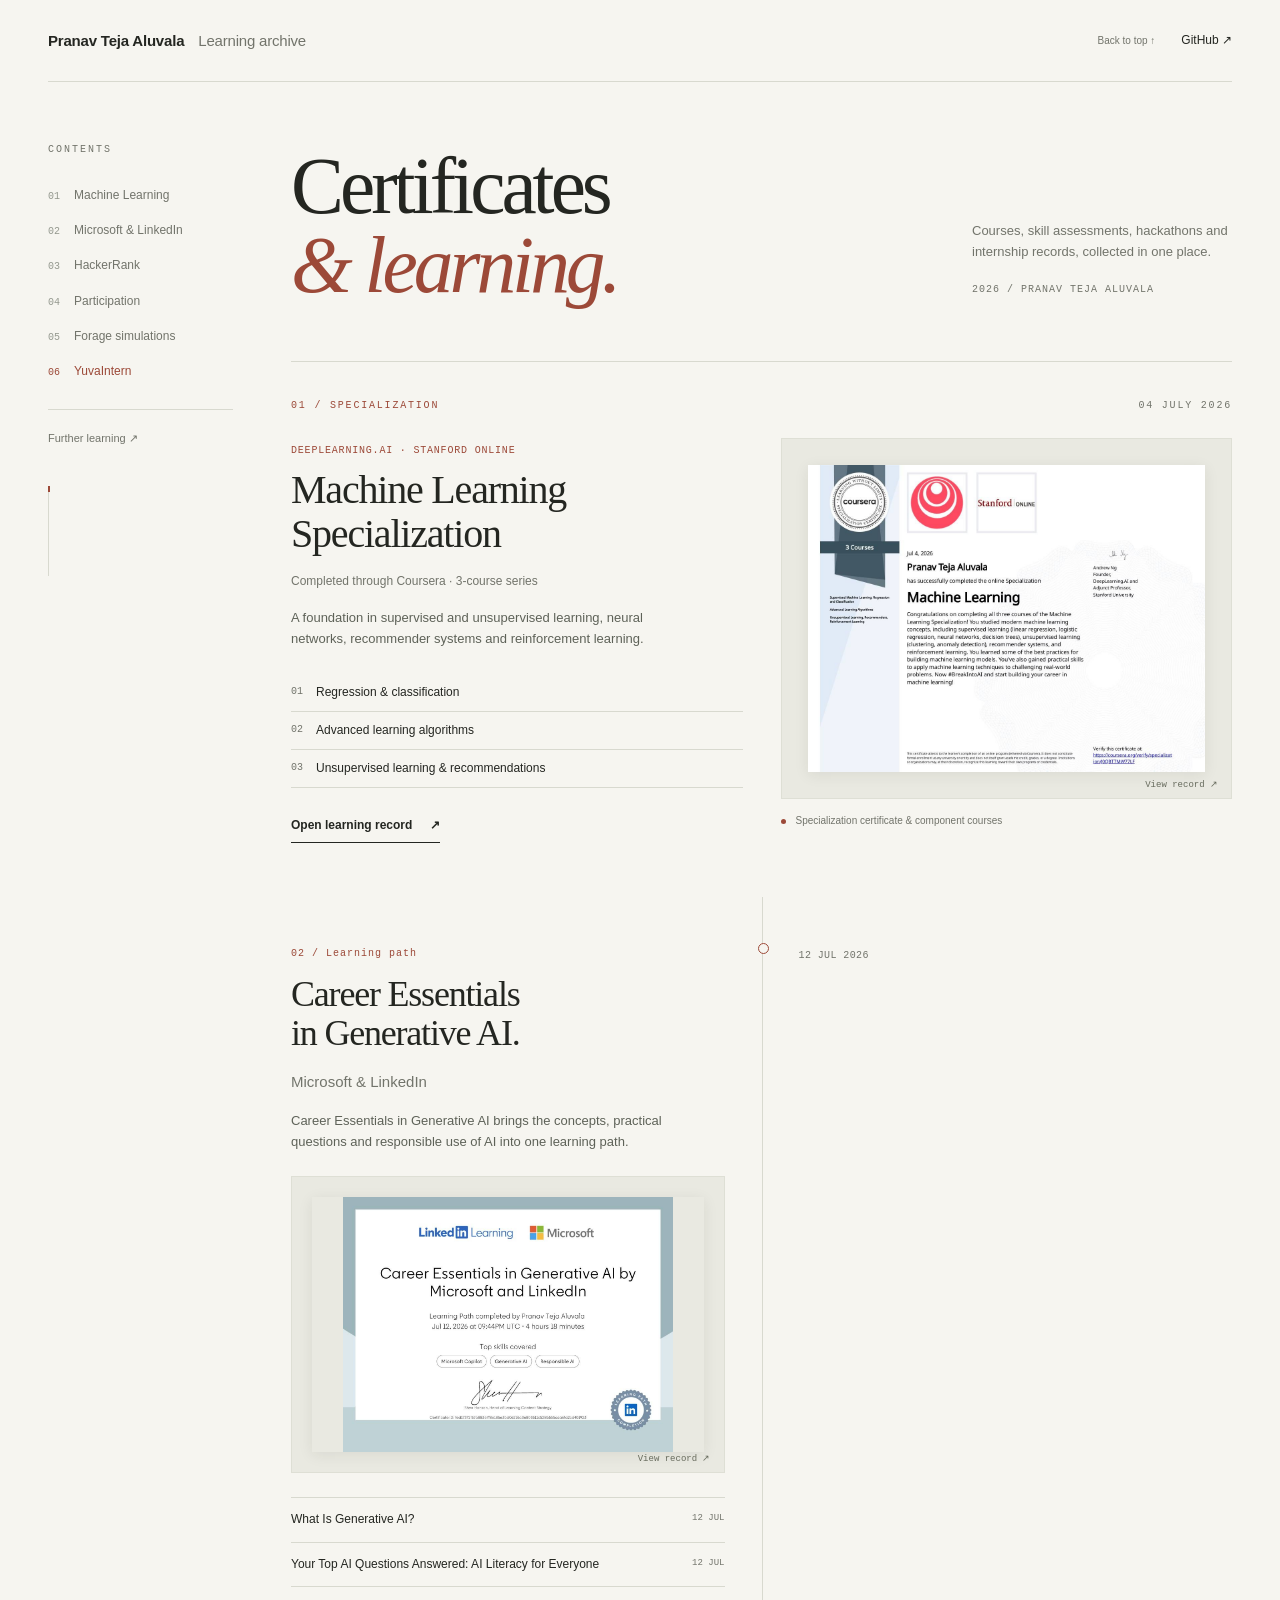
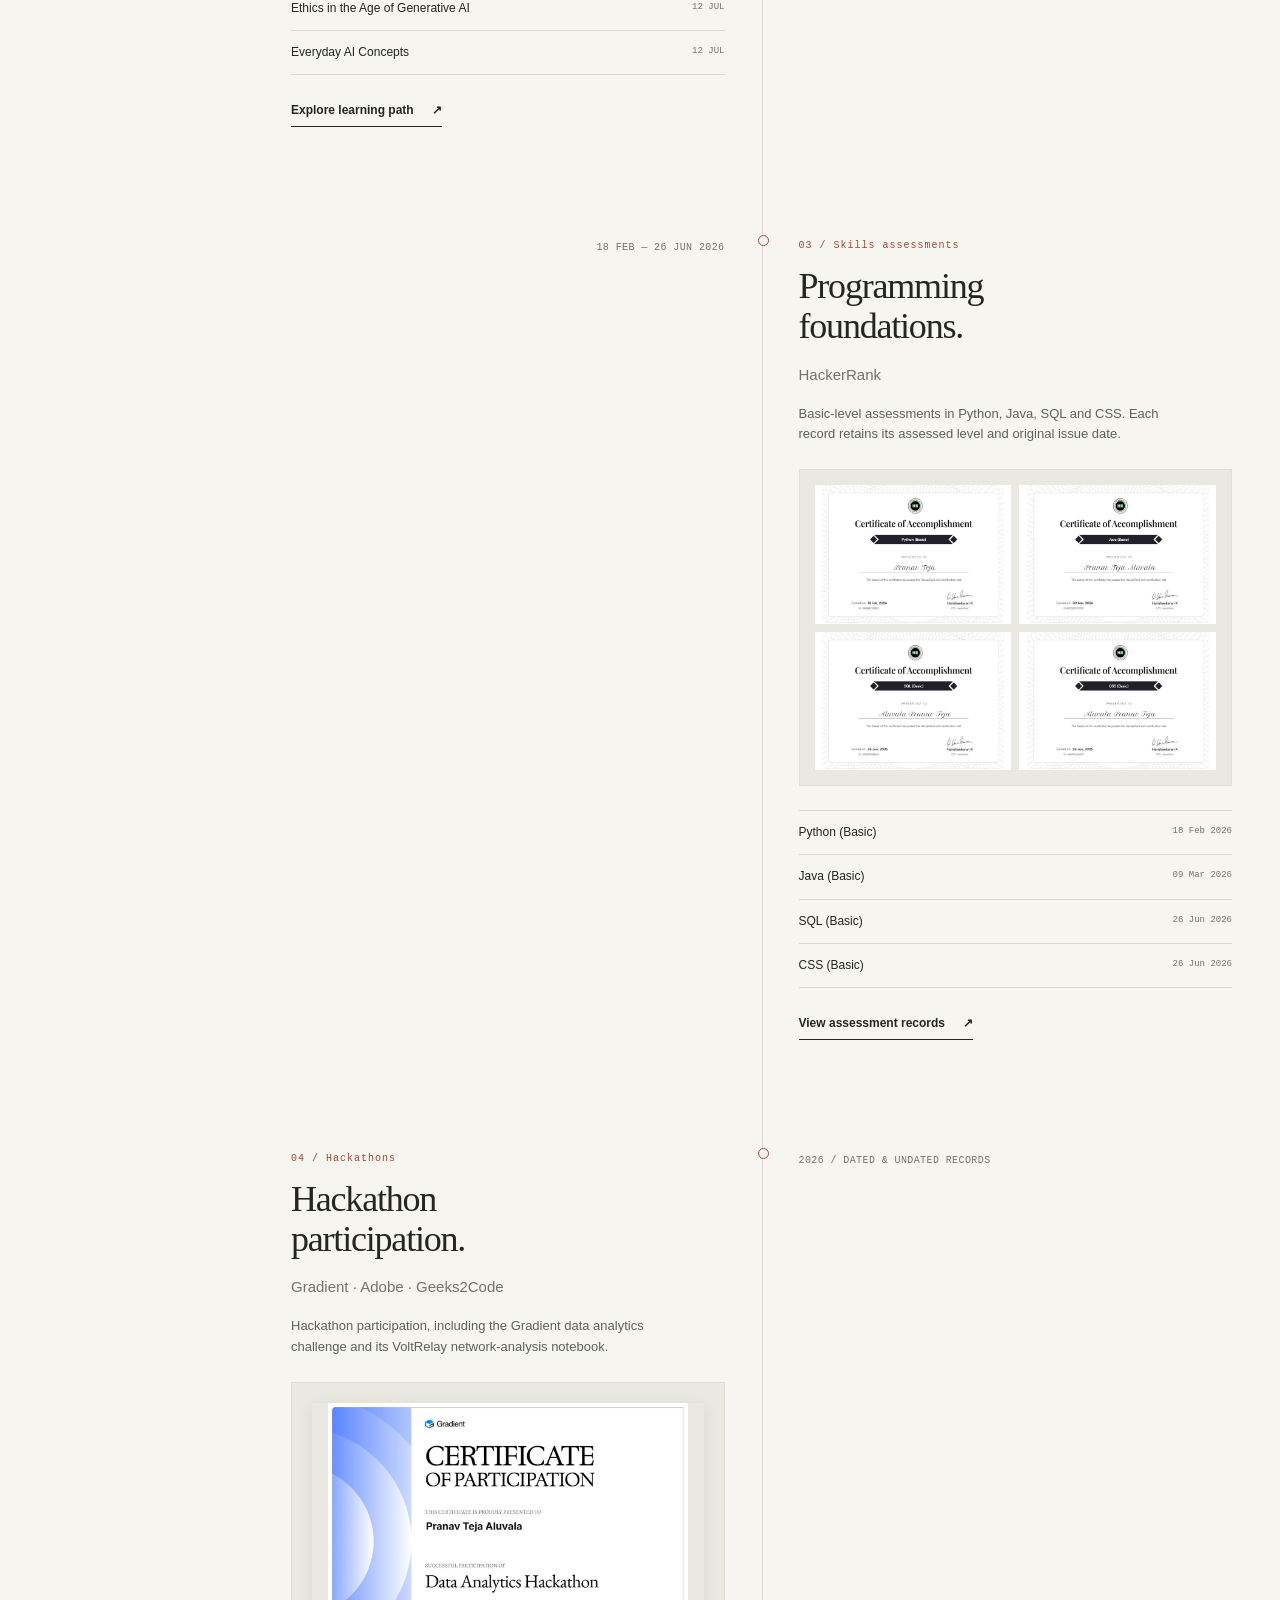
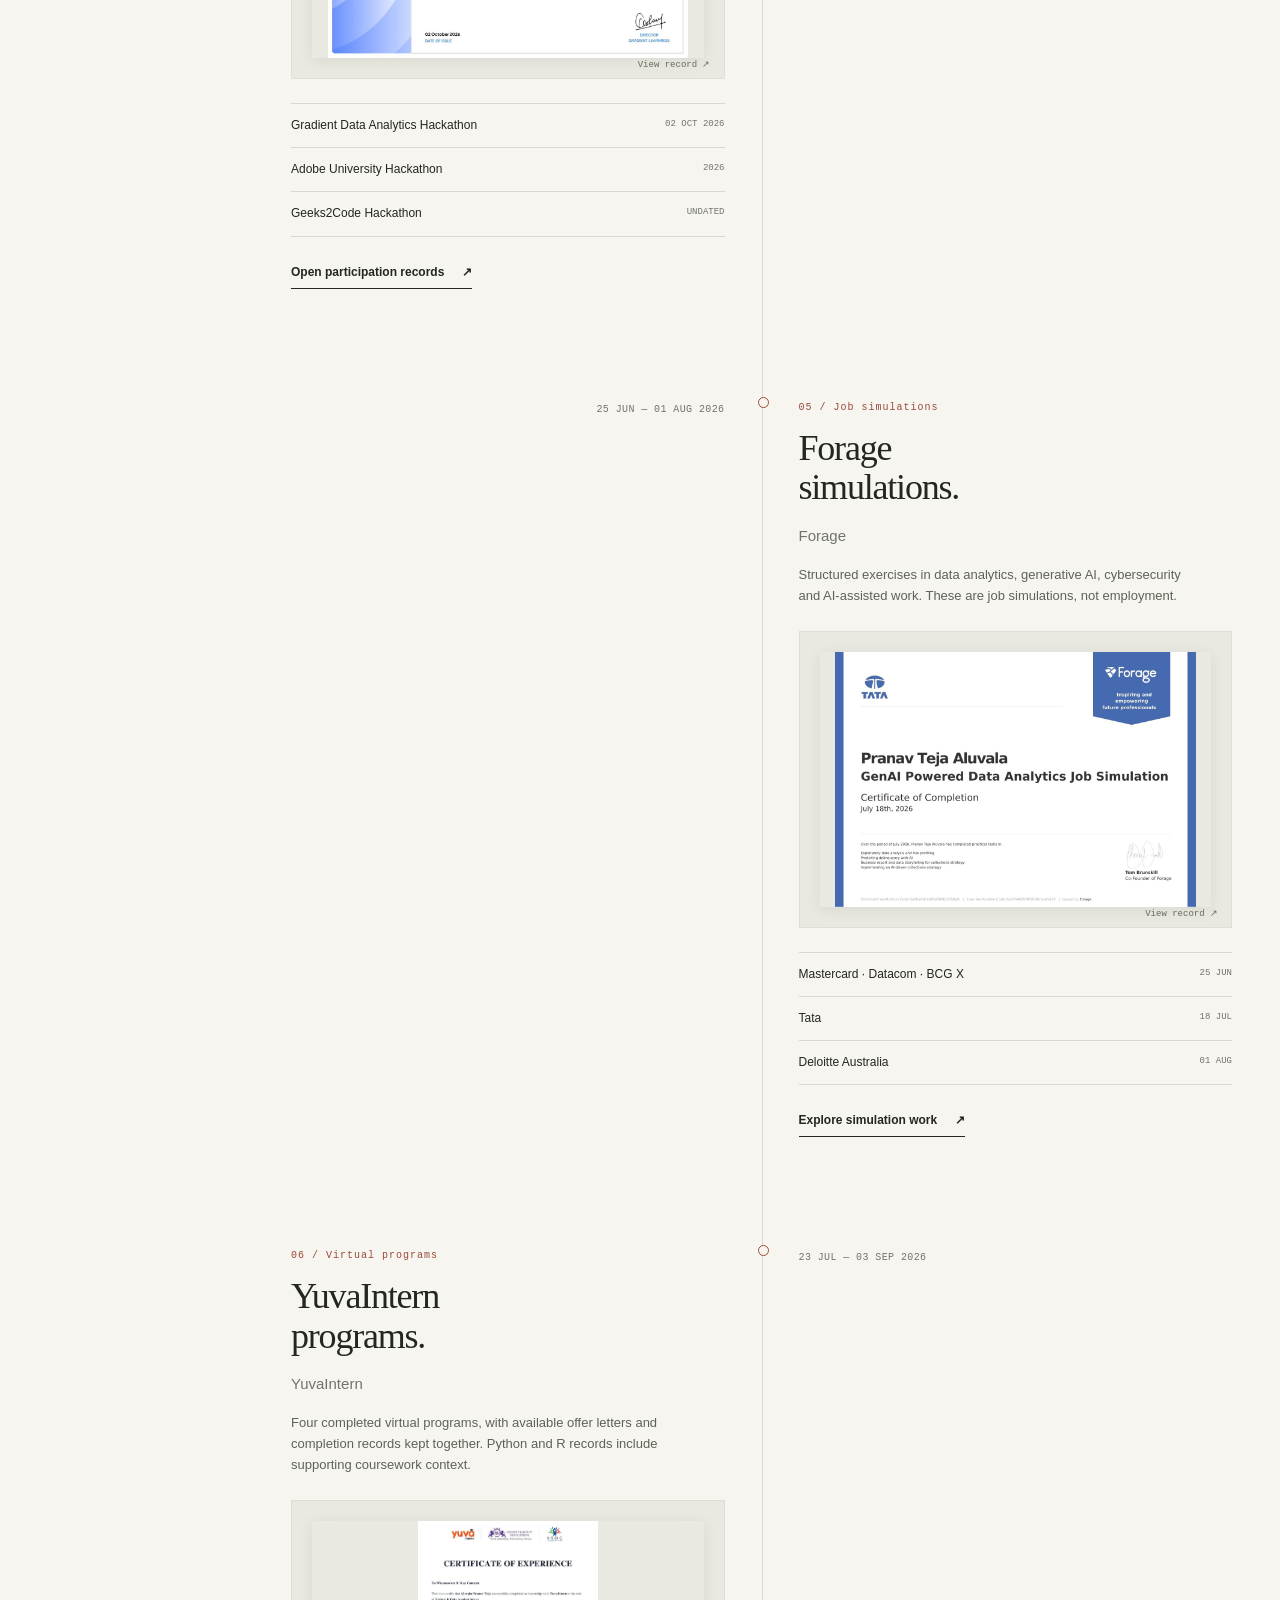
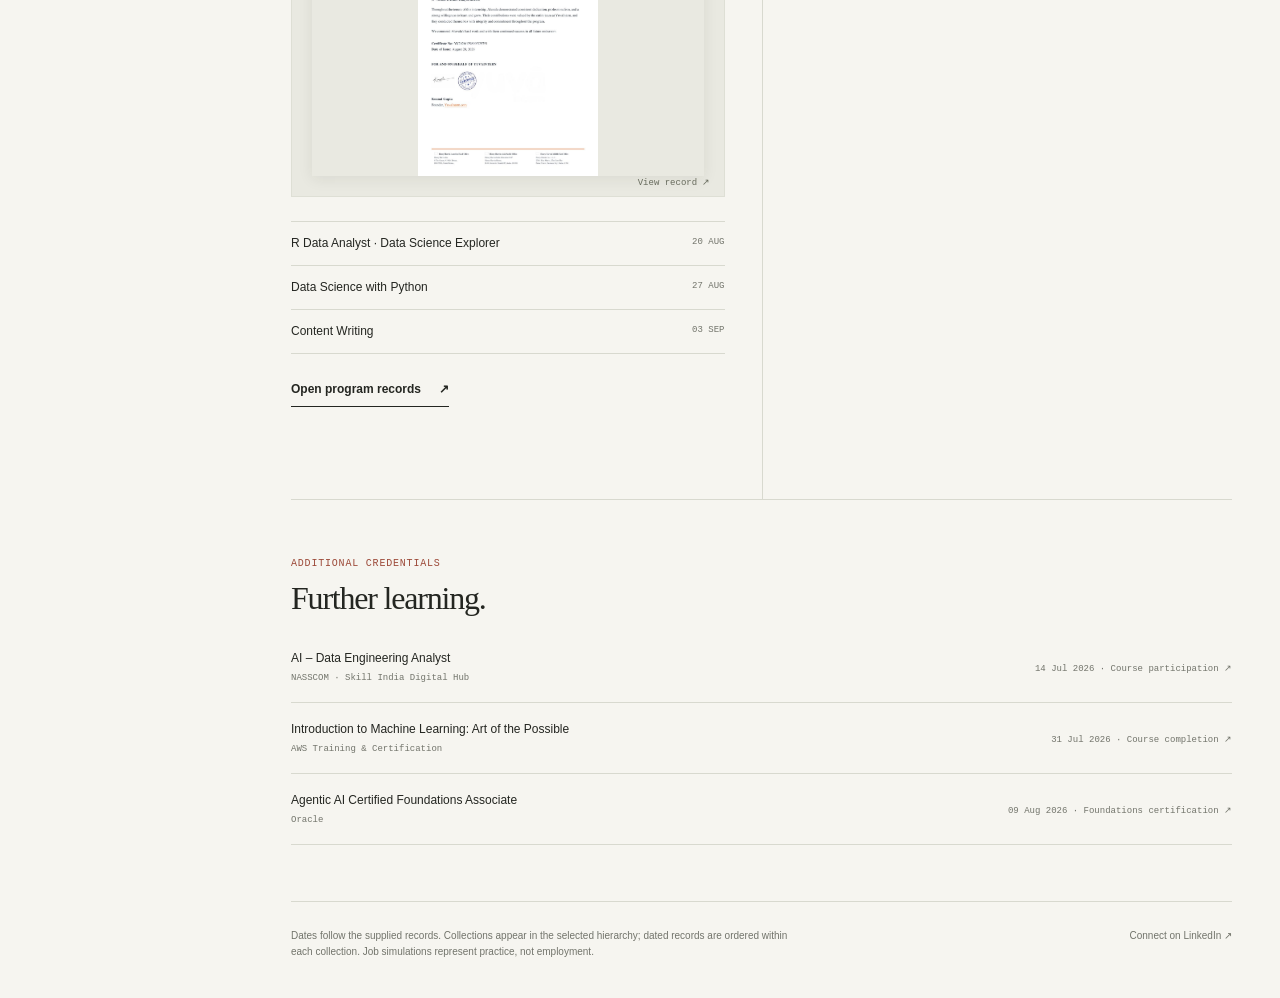
==== certs.html @ aaf00f21 "Updated --2026-10-24" ====
<!doctype html>
<html lang="en"><head><meta charset="utf-8"><meta name="viewport" content="width=device-width,initial-scale=1"><title>Certificates & learning — Pranav Teja Aluvala</title><meta name="description" content="An organized record of Pranav Teja Aluvala's courses, assessments, hackathons, simulations and virtual internship programs.">
<style>
:root{--paper:#f6f5f0;--ink:#242621;--muted:#72746b;--rule:#d8d9cf;--accent:#9c4938;--white:#fff;--serif:Georgia,'Times New Roman',serif;--sans:Arial,Helvetica,sans-serif;--mono:'Courier New',monospace;color-scheme:light}*{box-sizing:border-box}html{scroll-behavior:smooth;scroll-padding-top:130px}body{margin:0;background:var(--paper);color:var(--ink);font:15px/1.6 var(--sans);-webkit-font-smoothing:antialiased}button,a,input{touch-action:manipulation}button,input{font:inherit}button{cursor:pointer}a{color:inherit;text-decoration:none}a:hover{color:var(--accent)}button:focus-visible,a:focus-visible{outline:2px solid var(--accent);outline-offset:5px}button{color:inherit}button:disabled{opacity:.45;cursor:default}.skip{position:absolute;top:-80px;left:20px;background:var(--ink);color:white;padding:10px;z-index:100}.skip:focus{top:10px}.site-header{position:sticky;top:0;z-index:20;background:var(--paper);border-bottom:1px solid var(--rule);height:82px;display:flex;justify-content:space-between;align-items:center;margin:0 48px}.wordmark{font-weight:600;letter-spacing:-.2px}.wordmark span{color:var(--muted);font-weight:400;margin-left:14px}.top-links{display:flex;align-items:center;gap:26px;font-size:12px}.top-links svg{width:13px;height:13px;vertical-align:-2px;margin-left:5px}.top-links button{border:0;background:none;padding:0;color:var(--muted)}.layout{display:grid;grid-template-columns:185px minmax(0,1fr);gap:58px;max-width:1440px;margin:auto;padding:0 48px}.index{position:sticky;top:134px;align-self:start;padding:10px 0 0}.index-title{font:10px var(--mono);letter-spacing:2px;text-transform:uppercase;color:var(--muted);margin:0 0 23px}.index a{display:flex;gap:14px;padding:8px 0;color:var(--muted);font-size:12px;align-items:baseline}.index a span{font:10px var(--mono);color:#94988e}.index a[aria-current=true]{color:var(--accent)}.index a[aria-current=true] span{color:var(--accent)}.index .index-extra{margin-top:20px;border-top:1px solid var(--rule);padding-top:20px;font-size:11px}.index-progress{height:90px;width:1px;background:var(--rule);position:relative;margin-top:30px}.index-progress i{display:block;width:2px;height:100%;background:var(--accent);transform:scaleY(0);transform-origin:top}main{min-width:0}.hero{padding:65px 0 57px;border-bottom:1px solid var(--rule);display:flex;justify-content:space-between;align-items:flex-end;gap:40px}.hero h1{font:normal clamp(54px,6.2vw,91px)/.99 var(--serif);letter-spacing:-4px;margin:0}.hero h1 em{font-weight:normal;color:var(--accent)}.hero-copy{max-width:260px;padding-bottom:5px;color:var(--muted);font-size:13px}.hero-copy p{margin:0 0 16px}.year{font:10px var(--mono);letter-spacing:1px}.collection-heading{display:flex;justify-content:space-between;align-items:center;margin:38px 0 24px;font:10px var(--mono);text-transform:uppercase;letter-spacing:1.8px;color:var(--muted)}.collection-heading .number{color:var(--accent)}.feature{padding:0 0 54px;scroll-margin-top:110px}.feature-grid{display:grid;grid-template-columns:1fr 1fr;gap:38px;align-items:center}.date{font:10px var(--mono);letter-spacing:.8px;text-transform:uppercase;color:var(--accent)}h2{font:normal 40px/1.1 var(--serif);letter-spacing:-1.2px;margin:12px 0 16px}.feature .issuer{font-size:12px;line-height:1.6;max-width:300px}.issuer{color:var(--muted);margin:0 0 17px}.summary{font-size:13px;max-width:390px;color:#5e6258}.learning-list{font-size:12px;list-style:none;padding:0;margin:24px 0}.learning-list li{padding:9px 0;border-bottom:1px solid var(--rule);display:flex;gap:13px}.learning-list li span{font:10px var(--mono);color:var(--muted);margin-top:3px}.text-link{display:inline-flex;gap:18px;align-items:center;font-size:12px;border:0;background:none;border-bottom:1px solid var(--ink);padding:0 0 6px;font-weight:600}.text-link:hover{color:var(--accent);border-color:var(--accent)}.text-link svg{width:15px;height:15px}.preview{position:relative;background:#e9e9e1;padding:26px;border:1px solid #dedfd5;width:100%;display:block}.preview img{display:block;width:100%;height:auto;max-height:330px;object-fit:contain;box-shadow:0 3px 14px #25291c14}.preview:after{content:'View record ↗';position:absolute;right:13px;bottom:8px;font:9px var(--mono);color:#676b5d}.feature-note{display:flex;gap:10px;align-items:center;margin-top:14px;color:var(--muted);font-size:10px}.feature-note i{width:5px;height:5px;background:var(--accent);border-radius:50%}.timeline{position:relative;padding-bottom:30px}.timeline:before{content:'';position:absolute;left:50%;top:0;bottom:0;width:1px;background:var(--rule)}.entry{position:relative;display:grid;grid-template-columns:1fr 1fr;column-gap:74px;padding:42px 0 62px;scroll-margin-top:102px}.entry:before{content:'';position:absolute;left:calc(50% - 4px);top:46px;width:9px;height:9px;background:var(--paper);border:1px solid var(--accent);border-radius:50%;z-index:1}.entry .entry-body{grid-column:1;grid-row:1}.entry:nth-child(even) .entry-body{grid-column:2}.entry .entry-date{grid-column:2;grid-row:1;font:10px var(--mono);color:var(--muted);padding-top:1px;letter-spacing:.4px}.entry:nth-child(even) .entry-date{grid-column:1;text-align:right}.entry-number{font:10px var(--mono);color:var(--accent);letter-spacing:1px}.entry h2{font-size:36px;margin-top:12px}.entry .summary{margin-bottom:20px}.entry .preview{padding:20px;margin:24px 0}.entry .preview img{max-height:255px}.mini-list{border-top:1px solid var(--rule);margin:22px 0}.mini-row{display:flex;justify-content:space-between;gap:18px;padding:12px 0;border-bottom:1px solid var(--rule);font-size:12px}.mini-row small{font:9px var(--mono);color:var(--muted);white-space:nowrap;margin-top:3px}.mini-row span{display:block}.mini-row button{background:none;border:0;padding:0;text-align:left;line-height:1.5}.stack-preview{display:grid;grid-template-columns:1fr 1fr;gap:8px;background:#e9e9e1;padding:15px;border:1px solid #dedfd5;margin:24px 0}.stack-preview img{width:100%;aspect-ratio:1.42;object-fit:contain;background:white;display:block}.stack-preview button{padding:0;border:0;background:white}.subtle{font-size:10px;color:var(--muted)}.additional{padding:48px 0 56px;border-top:1px solid var(--rule)}.additional h2{font-size:32px}.additional .mini-row{align-items:center;padding:17px 0}.additional .mini-row small{white-space:normal}.footer{border-top:1px solid var(--rule);padding:26px 0 38px;display:flex;justify-content:space-between;gap:30px;font-size:10px;color:var(--muted)}.footer p{margin:0;max-width:520px}.footer a{white-space:nowrap}.backtop{background:none;border:0;font-size:10px;padding:0}.mobile-index{display:none}.sr{position:absolute;width:1px;height:1px;overflow:hidden;clip:rect(0,0,0,0)}dialog{border:0;padding:0;background:var(--paper);color:var(--ink);width:min(1180px,calc(100vw - 64px));max-height:calc(100dvh - 64px);box-shadow:0 20px 120px #0003}dialog::backdrop{background:#1a1e1acc;backdrop-filter:blur(4px)}.dialog-bar{display:flex;justify-content:space-between;align-items:center;padding:20px 28px;border-bottom:1px solid var(--rule);position:sticky;top:0;background:var(--paper);z-index:2}.dialog-context{font:10px var(--mono);letter-spacing:1.3px;text-transform:uppercase;color:var(--muted)}.close{border:1px solid var(--rule);background:none;font-size:11px;padding:7px 14px}.detail{padding:34px 38px 38px}.detail h2{font-size:42px;max-width:750px;margin:9px 0 12px}.record-header{display:flex;justify-content:space-between;gap:20px;align-items:flex-end;margin-bottom:28px}.record-header p{margin:0;font-size:12px;color:var(--muted)}.provider-word{font-size:25px;font-weight:700;color:#0056d2;letter-spacing:-1px}.preview-label{font:9px var(--mono);color:var(--muted);margin:5px 0 15px}.course-layout{display:grid;grid-template-columns:1fr 260px;gap:24px}.document-frame{border:0;cursor:zoom-in;background:#e8e9e2;padding:24px;min-width:0}.document-frame img{width:100%;display:block;max-height:440px;object-fit:contain}.course-sidebar{background:#efefe9;padding:22px}.course-sidebar h3{font-size:12px;margin:0 0 16px}.course-item{display:flex;gap:12px;padding:14px 0;border-bottom:1px solid var(--rule);font-size:11px;line-height:1.5}.course-item:last-child{border:0}.course-item .check{flex-shrink:0;color:#397454;font-size:13px}.course-item button{border:0;background:none;text-align:left;font-size:11px;line-height:1.5;padding:0}.course-item small{display:block;color:var(--muted);font-size:9px;margin-top:4px}.verification{border-top:1px solid var(--rule);margin-top:27px;padding-top:20px;display:flex;justify-content:space-between;gap:20px;align-items:center}.verification strong{font-size:11px;display:block}.verification small{font-size:10px;color:var(--muted)}.verification a{background:#0056d2;color:white;font-size:11px;padding:11px 20px}.verification .unlinked{font-size:11px;color:var(--muted)}.record-list{display:grid;gap:0}.record-item{display:grid;grid-template-columns:220px 1fr;gap:30px;border-top:1px solid var(--rule);padding:26px 0}.record-item>button{border:0;background:#e9e9e1;padding:13px;height:fit-content}.record-item img{width:100%;height:150px;object-fit:contain;background:white;display:block}.record-item h3{font:normal 27px/1.15 var(--serif);letter-spacing:-.4px;margin:7px 0 8px}.record-item .meta{font:9px var(--mono);text-transform:uppercase;color:var(--muted)}.record-item p{font-size:12px;color:var(--muted);margin:7px 0}.record-item ul,.program ul{font-size:12px;color:#5f645b;padding-left:17px;line-height:1.8}.record-item .text-link{font-size:10px;margin-top:8px}.program{border-top:1px solid var(--rule);padding:26px 0}.program h3{font:normal 29px var(--serif);margin:0 0 8px}.program .meta{font:10px var(--mono);color:var(--muted)}.doc-flow{display:flex;gap:14px;align-items:stretch;margin-top:22px}.doc-button{flex:1;min-width:0;border:1px solid var(--rule);background:#fff;padding:14px;text-align:left;font-size:11px}.doc-button img{width:100%;height:145px;object-fit:contain;display:block;margin-bottom:10px}.doc-button small{display:block;color:var(--muted);font:9px var(--mono);margin-top:6px}.flow-arrow{align-self:center;color:var(--accent)}.doc-count{display:block;font:9px var(--mono);color:var(--accent);margin-bottom:8px}.image-dialog{width:min(1100px,calc(100vw - 48px));background:#ebece5}.image-dialog .image-viewport{padding:24px;overflow:auto;max-height:calc(90dvh - 100px)}.image-dialog img{display:block;width:100%;height:auto}.image-dialog.zoomed img{width:160%;max-width:none}.image-actions{display:flex;gap:8px}.image-actions button,.image-actions a{border:1px solid var(--rule);padding:6px 10px;background:none;font-size:10px}.image-dialog .dialog-bar{padding:14px 20px}.image-dialog .dialog-context{max-width:60%;font-size:9px}body:has(dialog[open]){overflow:hidden}.no-js{font-size:13px;padding:20px 0}
@media(min-width:1600px){.layout{gap:80px}.hero h1{font-size:104px}.feature-grid{gap:60px}}
@media(max-width:1100px){.layout{grid-template-columns:145px minmax(0,1fr);gap:30px;padding:0 30px}.site-header{margin:0 30px}.hero{gap:22px}.hero h1{font-size:65px;letter-spacing:-2px}.hero-copy{max-width:205px;font-size:12px}.feature-grid{gap:24px}h2{font-size:33px}.entry{column-gap:46px}.entry h2{font-size:31px}.preview{padding:18px}.course-layout{grid-template-columns:1fr 220px}}
@media(max-width:760px){html{scroll-padding-top:145px}.site-header{height:68px;margin:0 20px}.wordmark{font-size:12px}.wordmark span{display:none}.top-links{gap:14px;font-size:10px}.layout{display:block;padding:0 22px}.index{display:none}.mobile-index{position:sticky;top:68px;z-index:15;background:var(--paper);display:flex;overflow-x:auto;gap:23px;padding:13px 22px;border-bottom:1px solid var(--rule);scrollbar-width:none}.mobile-index a{font-size:10px;white-space:nowrap;color:var(--muted)}.mobile-index a[aria-current=true]{color:var(--accent)}.hero{padding:40px 0 32px;display:block}.hero h1{font-size:64px;letter-spacing:-2.8px}.hero-copy{max-width:280px;margin-top:23px}.hero-copy p{margin-bottom:11px}.feature-grid{grid-template-columns:1fr;gap:24px}.collection-heading{margin-top:28px;font-size:9px;letter-spacing:1.2px}.feature{padding-bottom:36px}.feature h2{max-width:300px;font-size:38px}.feature .preview{padding:22px}.feature .preview img{max-height:300px}.feature .learning-list{margin:20px 0}.timeline:before{left:5px}.entry{display:block;padding:24px 0 36px 29px;scroll-margin-top:134px}.entry:before{left:1px;top:30px}.entry .entry-date,.entry:nth-child(even) .entry-date{text-align:left;margin-bottom:14px;font-size:9px}.entry h2{font-size:37px;margin:10px 0 12px}.entry .preview{margin:22px 0}.entry .preview img{max-height:290px}.entry .summary{font-size:12px}.mini-row{font-size:11px;gap:10px}.mini-row small{font-size:8px}.additional{padding:32px 0}.additional .mini-row{display:block}.additional .mini-row small{display:block;margin-top:8px}.footer{display:block;padding-bottom:28px}.footer a{display:inline-block;margin-top:15px}dialog{width:calc(100vw - 18px);max-height:calc(100dvh - 20px)}.dialog-bar{padding:13px 17px}.dialog-context{font-size:9px;letter-spacing:.6px}.detail{padding:23px 20px}.detail h2{font-size:34px;letter-spacing:-1px}.record-header{display:block;margin-bottom:20px}.provider-word{margin-bottom:15px}.course-layout{display:block}.document-frame{padding:13px}.course-sidebar{margin-top:16px;padding:18px}.course-item{font-size:11px}.verification{display:block}.verification a{display:inline-block;margin-top:15px}.record-item{grid-template-columns:1fr;gap:16px}.record-item>button{max-width:100%;padding:16px}.record-item img{height:210px}.record-item h3{font-size:28px}.doc-flow{gap:10px}.doc-button{padding:10px;font-size:10px}.doc-button img{height:110px}.image-dialog{width:calc(100vw - 16px)}.image-dialog .dialog-context{max-width:48%}.image-actions{gap:4px}.image-actions button,.image-actions a{padding:6px;font-size:9px}.image-dialog .image-viewport{padding:10px;max-height:80dvh}}
@media(prefers-reduced-motion:reduce){html{scroll-behavior:auto}*,*::before,*::after{animation:none!important;transition:none!important}}
@media print{.index,.mobile-index,.top-links,dialog{display:none!important}.site-header{position:static}.layout{display:block}.entry{break-inside:avoid}.hero{padding-top:20px}.preview{background:white}}
</style></head><body>
<a class="skip" href="#main">Skip to learning records</a>
<header class="site-header"><a class="wordmark" href="https://github.com/Pranav-Teja-Aluvala">Pranav Teja Aluvala<span>Learning archive</span></a><div class="top-links"><button type="button" class="backtop">Back to top ↑</button><a href="https://github.com/Pranav-Teja-Aluvala" target="_blank" rel="noopener noreferrer">GitHub ↗</a></div></header>
<nav class="mobile-index" aria-label="Collections"></nav>
<div class="layout"><aside class="index"><p class="index-title">Contents</p><nav aria-label="Learning index"></nav><a class="index-extra" href="#additional">Further learning ↗</a><div class="index-progress" aria-hidden="true"><i></i></div></aside>
<main id="main"><section class="hero"><h1>Certificates<br><em>& learning.</em></h1><div class="hero-copy"><p>Courses, skill assessments, hackathons and internship records, collected in one place.</p><span class="year">2026 / PRANAV TEJA ALUVALA</span></div></section>
<section class="feature" id="machine-learning" aria-labelledby="ml-title"><div class="collection-heading"><span class="number">01 / Specialization</span><span>04 July 2026</span></div><div class="feature-grid"><div><p class="date">DeepLearning.AI · Stanford Online</p><h2 id="ml-title">Machine Learning<br>Specialization</h2><p class="issuer">Completed through Coursera · 3-course series</p><p class="summary">A foundation in supervised and unsupervised learning, neural networks, recommender systems and reinforcement learning.</p><ol class="learning-list"><li><span>01</span>Regression & classification</li><li><span>02</span>Advanced learning algorithms</li><li><span>03</span>Unsupervised learning & recommendations</li></ol><button class="text-link" type="button" data-open="ml">Open learning record <span aria-hidden="true">↗</span></button></div><div><button class="preview" type="button" data-open="ml" aria-label="Open Machine Learning Specialization"><img src="assets/certificates/machine-learning-specialization.jpg" alt="Machine Learning Specialization certificate issued to Pranav Teja Aluvala" fetchpriority="high"></button><p class="feature-note"><i></i>Specialization certificate & component courses</p></div></div></section>
<div class="timeline" id="timeline"></div>
<section class="additional" id="additional"><p class="date">Additional credentials</p><h2>Further learning.</h2><div id="additional-records"></div></section>
<footer class="footer"><p>Dates follow the supplied records. Collections appear in the selected hierarchy; dated records are ordered within each collection. Job simulations represent practice, not employment.</p><a href="https://www.linkedin.com/in/aluvala-pranav-teja" target="_blank" rel="noopener noreferrer">Connect on LinkedIn ↗</a></footer>
<noscript><p class="no-js">For the complete static collection, <a href="https://github.com/Pranav-Teja-Aluvala/Pranav-Teja-Aluvala/blob/main/certs.md">view the GitHub archive</a>. Interactive learning records require JavaScript.</p></noscript></main></div>
<dialog id="record-dialog" aria-labelledby="record-title"><div class="dialog-bar"><span class="dialog-context" id="record-context"></span><button class="close" type="button" data-close="record-dialog">Close ×</button></div><div class="detail" id="record-content"></div></dialog>
<dialog id="image-dialog" class="image-dialog" aria-labelledby="image-title"><div class="dialog-bar"><span id="image-title" class="dialog-context"></span><div class="image-actions"><button type="button" id="zoom-image" aria-pressed="false">Zoom</button><a id="original-image" target="_blank" rel="noopener noreferrer">Original ↗</a><button type="button" data-close="image-dialog">Close ×</button></div></div><div class="image-viewport"><img id="full-image" alt=""></div></dialog>
<script src="assets/vendor/gsap.min.js"></script><script src="assets/vendor/ScrollTrigger.min.js"></script>
<script>
const records={
  "ml": {
    "title": "Machine Learning Specialization",
    "issuer": "DeepLearning.AI & Stanford Online · Coursera",
    "category": "AI & ML",
    "date": "04 Jul 2026",
    "image": "assets/certificates/machine-learning-specialization.jpg",
    "url": "https://coursera.org/verify/specialization/J0QBT7MW77LF",
    "kind": "Specialization",
    "courses": [
      {
        "title": "Supervised Machine Learning: Regression and Classification",
        "date": "04 Jul 2026",
        "note": "Included in the specialization certificate",
        "image": "assets/certificates/machine-learning-specialization.jpg",
        "url": "https://coursera.org/verify/specialization/J0QBT7MW77LF"
      },
      {
        "title": "Advanced Learning Algorithms",
        "issuer": "DeepLearning.AI & Stanford Online · Coursera",
        "category": "AI & ML",
        "date": "Jul 2026",
        "image": "assets/certificates/advanced-learning-algorithms.jpg",
        "url": "https://coursera.org/verify/73AH4M9E4IMX",
        "kind": "Course completion"
      },
      {
        "title": "Unsupervised Learning, Recommenders, Reinforcement Learning",
        "issuer": "DeepLearning.AI & Stanford Online · Coursera",
        "category": "AI & ML",
        "date": "Jul 2026",
        "image": "assets/certificates/unsupervised-learning-recommenders-reinforcement-learning.jpg",
        "url": "https://coursera.org/verify/NCM8D0WYLB88",
        "kind": "Course completion"
      }
    ]
  },
  "microsoft": {
    "title": "Career Essentials in Generative AI",
    "issuer": "Microsoft & LinkedIn",
    "category": "AI & ML",
    "date": "12 Jul 2026",
    "image": "assets/certificates/career-essentials-in-generative-ai.jpg",
    "url": null,
    "kind": "Learning path",
    "courses": [
      {
        "title": "What Is Generative AI?",
        "issuer": "LinkedIn Learning",
        "category": "AI & ML",
        "date": "12 Jul 2026",
        "image": "assets/certificates/what-is-generative-ai.jpg",
        "url": null,
        "kind": "Course completion"
      },
      {
        "title": "Your Top AI Questions Answered: AI Literacy for Everyone",
        "issuer": "LinkedIn Learning",
        "category": "AI & ML",
        "date": "12 Jul 2026",
        "image": "assets/certificates/your-top-ai-questions-answered-ai-literacy-for-everyone.jpg",
        "url": null,
        "kind": "Course completion"
      },
      {
        "title": "Ethics in the Age of Generative AI",
        "issuer": "LinkedIn Learning",
        "category": "AI & ML",
        "date": "12 Jul 2026",
        "image": "assets/certificates/ethics-in-the-age-of-generative-ai.jpg",
        "url": null,
        "kind": "Course completion"
      },
      {
        "title": "Everyday AI Concepts",
        "issuer": "LinkedIn Learning",
        "category": "AI & ML",
        "date": "12 Jul 2026",
        "image": "assets/certificates/everyday-ai-concepts.jpg",
        "url": null,
        "kind": "Course completion"
      }
    ]
  },
  "hackerrank": [
    {
      "title": "Python (Basic)",
      "issuer": "HackerRank",
      "category": "Programming",
      "date": "18 Feb 2026",
      "image": "assets/certificates/python-basic.jpg",
      "url": null,
      "kind": "Skills assessment"
    },
    {
      "title": "Java (Basic)",
      "issuer": "HackerRank",
      "category": "Programming",
      "date": "09 Mar 2026",
      "image": "assets/certificates/java-basic.jpg",
      "url": null,
      "kind": "Skills assessment"
    },
    {
      "title": "SQL (Basic)",
      "issuer": "HackerRank",
      "category": "Programming",
      "date": "26 Jun 2026",
      "image": "assets/certificates/sql-basic.jpg",
      "url": null,
      "kind": "Skills assessment"
    },
    {
      "title": "CSS (Basic)",
      "issuer": "HackerRank",
      "category": "Programming",
      "date": "26 Jun 2026",
      "image": "assets/certificates/css-basic.jpg",
      "url": null,
      "kind": "Skills assessment"
    }
  ],
  "participation": [
    {
      "title": "Data Analytics Hackathon",
      "issuer": "Gradient Learnings",
      "category": "Participation",
      "date": "02 Oct 2026",
      "image": "assets/certificates/data-analytics-hackathon.jpg",
      "url": null,
      "kind": "Hackathon participation",
      "bullets": [
        "Worked on the VoltRelay battery-swapping network challenge.",
        "Used Python for data preparation, exploratory analysis and visual reporting across network, station, battery and support data."
      ],
      "project": "https://github.com/Pranav-Teja-Aluvala/gradient-data-analytics-hackathon-2026"
    },
    {
      "title": "Adobe University Hackathon",
      "issuer": "Adobe · Unstop",
      "category": "Participation",
      "date": "2026 · date not on certificate",
      "image": "assets/certificates/adobe-university-hackathon.jpg",
      "url": null,
      "kind": "Hackathon participation",
      "bullets": [
        "Participated in the Adobe University Hackathon.",
        "The supplied certificate records participation; no placement is claimed."
      ]
    },
    {
      "title": "Geeks2Code Hackathon",
      "issuer": "GFG Campus Body · MIET, Meerut",
      "category": "Participation",
      "date": "Date not listed",
      "image": "assets/certificates/geeks2code-hackathon.jpg",
      "url": null,
      "kind": "Hackathon participation",
      "bullets": [
        "Participated in the Geeks2Code Hackathon organized by the GFG Campus Body at MIET, Meerut."
      ]
    }
  ],
  "forage": [
    {
      "title": "Cybersecurity",
      "issuer": "Mastercard · Forage",
      "category": "Simulations",
      "date": "25 Jun 2026",
      "image": "assets/certificates/cybersecurity.jpg",
      "url": null,
      "kind": "Job simulation",
      "bullets": [
        "Designed a phishing-email simulation.",
        "Interpreted phishing-simulation results."
      ]
    },
    {
      "title": "Partnering with AI in the Workplace",
      "issuer": "Datacom · Forage",
      "category": "Simulations",
      "date": "25 Jun 2026",
      "image": "assets/certificates/partnering-with-ai-in-the-workplace.jpg",
      "url": null,
      "kind": "Job simulation",
      "bullets": [
        "Practiced effective prompting and AI-assisted research and design.",
        "Worked through an AI-assisted debugging exercise."
      ]
    },
    {
      "title": "GenAI",
      "issuer": "BCG X · Forage",
      "category": "Simulations",
      "date": "25 Jun 2026",
      "image": "assets/certificates/genai.jpg",
      "url": null,
      "kind": "Job simulation",
      "bullets": [
        "Completed data-extraction and initial-analysis tasks.",
        "Worked through an AI-powered financial-chatbot exercise."
      ]
    },
    {
      "title": "GenAI Powered Data Analytics",
      "issuer": "Tata · Forage",
      "category": "Simulations",
      "date": "18 Jul 2026",
      "image": "assets/certificates/genai-powered-data-analytics.jpg",
      "url": null,
      "kind": "Job simulation",
      "bullets": [
        "Explored data quality and risk profiling.",
        "Planned AI-assisted delinquency analysis and communicated collection-strategy insights."
      ]
    },
    {
      "title": "Data Analytics",
      "issuer": "Deloitte Australia · Forage",
      "category": "Simulations",
      "date": "01 Aug 2026",
      "image": "assets/certificates/data-analytics.jpg",
      "url": null,
      "kind": "Job simulation",
      "bullets": [
        "Completed data-analysis and forensic-technology exercises."
      ]
    }
  ],
  "yuva": [
    {
      "title": "R Data Analyst",
      "period": "23 Jul — 20 Aug 2026",
      "date": "20 Aug 2026",
      "duration": "4 weeks · Remote",
      "docs": [
        {
          "title": "R Data Analyst — Offer letter",
          "issuer": "YuvaIntern",
          "date": "23 Jul–20 Aug 2026",
          "image": "assets/certificates/yuva-r-offer.jpg",
          "kind": "Offer letter",
          "url": null
        },
        {
          "title": "Virtual R Data Analyst Intern",
          "issuer": "YuvaIntern",
          "date": "20 Aug 2026",
          "image": "assets/certificates/yuva-r-completion.jpg",
          "kind": "Completion certificate",
          "url": null
        }
      ],
      "bullets": [
        "Reports document Titanic data cleaning and visualization with R.",
        "Iris exercises cover statistical testing, decision-tree classification, cross-validation and final reporting."
      ]
    },
    {
      "title": "Data Science Explorer",
      "period": "Completed 20 Aug 2026",
      "date": "20 Aug 2026",
      "duration": "Virtual program",
      "docs": [
        {
          "title": "Virtual Data Science Explorer Intern",
          "issuer": "YuvaIntern",
          "date": "20 Aug 2026",
          "image": "assets/certificates/yuva-explorer-completion.jpg",
          "kind": "Completion certificate",
          "url": null
        }
      ],
      "bullets": [
        "Completed the Virtual Data Science Explorer Intern program.",
        "The completion record does not detail specific tasks."
      ]
    },
    {
      "title": "Data Science with Python",
      "period": "23 Jul — 27 Aug 2026",
      "date": "27 Aug 2026",
      "duration": "5 weeks · Remote",
      "docs": [
        {
          "title": "Python Data Science — Offer letter",
          "issuer": "YuvaIntern",
          "date": "23 Jul–27 Aug 2026",
          "image": "assets/certificates/yuva-python-offer.jpg",
          "kind": "Offer letter",
          "url": null
        },
        {
          "title": "Virtual Data Science with Python Apprentice Intern",
          "issuer": "YuvaIntern",
          "category": "Programs",
          "date": "27 Aug 2026",
          "image": "assets/certificates/virtual-data-science-with-python-apprentice-intern.jpg",
          "url": null,
          "kind": "Completion certificate"
        }
      ],
      "bullets": [
        "Program materials cover Python data acquisition, cleaning, EDA and statistical analysis.",
        "Weekly reports include model-development and evaluation exercises. Hypothetical and synthetic-data work is treated as coursework."
      ]
    },
    {
      "title": "Content Writing",
      "period": "Completed 03 Sep 2026",
      "date": "03 Sep 2026",
      "duration": "Virtual program",
      "docs": [
        {
          "title": "Content Writer Internship",
          "issuer": "YuvaIntern",
          "date": "03 Sep 2026",
          "image": "assets/certificates/yuva-content-completion.jpg",
          "kind": "Completion certificate",
          "url": null
        }
      ],
      "bullets": [
        "Completed the Content Writer Internship program.",
        "The completion letter was issued on 3 September 2026."
      ]
    }
  ],
  "additional": [
    {
      "title": "AI – Data Engineering Analyst",
      "issuer": "NASSCOM · Skill India Digital Hub",
      "category": "AI & ML",
      "date": "14 Jul 2026",
      "image": "assets/certificates/ai-data-engineering-analyst.jpg",
      "url": null,
      "kind": "Course participation"
    },
    {
      "title": "Introduction to Machine Learning: Art of the Possible",
      "issuer": "AWS Training & Certification",
      "category": "AI & ML",
      "date": "31 Jul 2026",
      "image": "assets/certificates/introduction-to-machine-learning-art-of-the-possible.jpg",
      "url": null,
      "kind": "Course completion"
    },
    {
      "title": "Agentic AI Certified Foundations Associate",
      "issuer": "Oracle",
      "category": "AI & ML",
      "date": "09 Aug 2026",
      "image": "assets/certificates/agentic-ai-certified-foundations-associate.jpg",
      "url": null,
      "kind": "Foundations certification"
    }
  ]
};
const esc=s=>String(s??'').replace(/[&<>"']/g,c=>({'&':'&amp;','<':'&lt;','>':'&gt;','"':'&quot;',"'":'&#39;'}[c]));
const groups=[{id:'machine-learning',name:'Machine Learning',key:'ml'},{id:'microsoft',name:'Microsoft & LinkedIn',key:'microsoft'},{id:'hackerrank',name:'HackerRank',key:'hackerrank'},{id:'participation',name:'Participation',key:'participation'},{id:'forage',name:'Forage simulations',key:'forage'},{id:'yuva',name:'YuvaIntern',key:'yuva'}];
document.querySelector('.index nav').innerHTML=groups.map((g,i)=>`<a href="#${g.id}"><span>${String(i+1).padStart(2,'0')}</span>${g.name}</a>`).join('');document.querySelector('.mobile-index').innerHTML=groups.map(g=>`<a href="#${g.id}">${g.name}</a>`).join('');
const mini=(label,date)=>`<div class="mini-row"><span>${esc(label)}</span><small>${esc(date)}</small></div>`;
const preview=(record,key)=>`<button class="preview" type="button" data-open="${key}" aria-label="Open ${esc(record.title)}"><img src="${record.image}" alt="${esc(record.title)} certificate" loading="lazy"></button>`;
const entries=[{id:'microsoft',key:'microsoft',number:'02',label:'Learning path',date:'12 JUL 2026',title:'Career Essentials<br>in Generative AI.',issuer:'Microsoft & LinkedIn',summary:'Career Essentials in Generative AI brings the concepts, practical questions and responsible use of AI into one learning path.',visual:preview(records.microsoft,'microsoft'),sub:records.microsoft.courses.map(c=>mini(c.title,'12 JUL')).join(''),action:'Explore learning path'},
{id:'hackerrank',key:'hackerrank',number:'03',label:'Skills assessments',date:'18 FEB — 26 JUN 2026',title:'Programming<br>foundations.',issuer:'HackerRank',summary:'Basic-level assessments in Python, Java, SQL and CSS. Each record retains its assessed level and original issue date.',visual:`<div class="stack-preview">${records.hackerrank.map((c,i)=>`<button type="button" data-image-key="hackerrank:${i}" aria-label="View ${esc(c.title)}"><img src="${c.image}" alt="${esc(c.title)} certificate" loading="lazy"></button>`).join('')}</div>`,sub:records.hackerrank.map(c=>mini(c.title,c.date)).join(''),action:'View assessment records'},
{id:'participation',key:'participation',number:'04',label:'Hackathons',date:'2026 / DATED & UNDATED RECORDS',title:'Hackathon<br>participation.',issuer:'Gradient · Adobe · Geeks2Code',summary:'Hackathon participation, including the Gradient data analytics challenge and its VoltRelay network-analysis notebook.',visual:preview(records.participation.find(c=>c.project),'participation'),sub:mini('Gradient Data Analytics Hackathon','02 OCT 2026')+mini('Adobe University Hackathon','2026')+mini('Geeks2Code Hackathon','UNDATED'),action:'Open participation records'},
{id:'forage',key:'forage',number:'05',label:'Job simulations',date:'25 JUN — 01 AUG 2026',title:'Forage<br>simulations.',issuer:'Forage',summary:'Structured exercises in data analytics, generative AI, cybersecurity and AI-assisted work. These are job simulations, not employment.',visual:preview(records.forage[3],'forage'),sub:mini('Mastercard · Datacom · BCG X','25 JUN')+mini('Tata','18 JUL')+mini('Deloitte Australia','01 AUG'),action:'Explore simulation work'},
{id:'yuva',key:'yuva',number:'06',label:'Virtual programs',date:'23 JUL — 03 SEP 2026',title:'YuvaIntern<br>programs.',issuer:'YuvaIntern',summary:'Four completed virtual programs, with available offer letters and completion records kept together. Python and R records include supporting coursework context.',visual:preview(records.yuva[0].docs[1],'yuva'),sub:mini('R Data Analyst · Data Science Explorer','20 AUG')+mini('Data Science with Python','27 AUG')+mini('Content Writing','03 SEP'),action:'Open program records'}];
document.querySelector('#timeline').innerHTML=entries.map(e=>`<section class="entry" id="${e.id}" aria-labelledby="${e.id}-title"><p class="entry-date">${e.date}</p><div class="entry-body"><span class="entry-number">${e.number} / ${e.label}</span><h2 id="${e.id}-title">${e.title}</h2><p class="issuer">${e.issuer}</p><p class="summary">${e.summary}</p>${e.visual}<div class="mini-list">${e.sub}</div><button class="text-link" type="button" data-open="${e.key}">${e.action}<span aria-hidden="true">↗</span></button></div></section>`).join('');
document.querySelector('#additional-records').innerHTML=records.additional.map((c,i)=>`<div class="mini-row"><button type="button" data-image-key="additional:${i}">${esc(c.title)}<br><small>${esc(c.issuer)}</small></button><small>${esc(c.date)} · ${esc(c.kind)} ↗</small></div>`).join('');
const recordDialog=document.querySelector('#record-dialog'),imageDialog=document.querySelector('#image-dialog'),content=document.querySelector('#record-content');
const bullets=a=>a?.length?`<ul>${a.map(t=>`<li>${esc(t)}</li>`).join('')}</ul>`:'';
function imageButton(c,key){return `<button type="button" data-image-key="${key}" aria-label="View ${esc(c.title)}"><img src="${c.image}" alt="${esc(c.title)}" loading="lazy"></button>`}
function openRecord(key){
 let title='',body='',context='';
 if(key==='ml'||key==='microsoft'){
 const r=records[key],isML=key==='ml';title=isML?'Machine Learning Specialization':'Career Essentials in Generative AI';context=isML?'Coursera / Learning record':'Microsoft & LinkedIn / Learning path';
 body=`<div class="record-header"><div><div class="${isML?'provider-word':'dialog-context'}">${isML?'coursera':'Microsoft + LinkedIn'}</div><p class="preview-label">Personal credential preview · not an issuer-hosted page</p><h2 id="record-title">${esc(title)}</h2><p>${esc(r.issuer)}</p></div><p>Pranav Teja Aluvala<br>Completed ${esc(r.date)}</p></div><div class="course-layout"><button class="document-frame" type="button" data-image-key="${key}" aria-label="View full ${esc(title)} certificate"><img src="${r.image}" alt="${esc(title)} certificate"></button><aside class="course-sidebar"><h3>${isML?'The three-course series':'Course certificates in this archive'}</h3>${r.courses.map((c,i)=>`<div class="course-item"><span class="check" aria-hidden="true">✓</span><div><button type="button" data-image-key="${key}:courses:${i}">${esc(c.title)}</button><small>${esc(c.note||c.date)} ↗</small></div></div>`).join('')}</aside></div><div class="verification"><div><strong>${isML?'Issuer verification':'Completion record'}</strong><small>${isML?'Verify the specialization on Coursera.':'Learning path completed on 12 July 2026.'}</small></div>${isML?`<a href="${r.url}" target="_blank" rel="noopener noreferrer">Verify on Coursera ↗</a>`:`<button class="text-link" type="button" data-image-key="microsoft">View completion certificate ↗</button>`}</div>`;
 }else if(key==='yuva'){
 title='YuvaIntern';context='Virtual programs / Offer to completion';body=`<p class="date">Program records</p><h2 id="record-title">YuvaIntern</h2><p class="summary">Available documents follow each program from its offer through completion. The records below describe virtual learning programs.</p>${records.yuva.map((p,i)=>`<section class="program"><h3>${esc(p.title)}</h3><p class="meta">${esc(p.period)} · ${esc(p.duration)}</p>${bullets(p.bullets)}<div class="doc-flow">${p.docs.map((d,j)=>`${j?'<span class="flow-arrow" aria-hidden="true">→</span>':''}<button class="doc-button" type="button" data-image-key="yuva:${i}:docs:${j}"><span class="doc-count">${p.docs.length===1?'COMPLETION':j===0?'01 / OFFER':'02 / COMPLETION'}</span><img src="${d.image}" alt="${esc(d.title)}"><strong>${esc(d.kind)}</strong><small>${esc(d.date)}</small></button>`).join('')}</div></section>`).join('')}`;
 }else{
 const definitions={hackerrank:['HackerRank','Skills assessments / Basic level'],participation:['Participation','Hackathon records'],forage:['Forage simulations','Practice / Not employment']};[title,context]=definitions[key];
 body=`<p class="date">${esc(context)}</p><h2 id="record-title">${esc(title)}</h2><div class="record-list">${records[key].map((c,i)=>`<article class="record-item">${imageButton(c,key+':'+i)}<div><span class="meta">${esc(c.date)} / ${esc(c.kind)}</span><h3>${esc(c.title)}</h3><p>${esc(c.issuer)}</p>${bullets(c.bullets)}<button class="text-link" type="button" data-image-key="${key}:${i}">View certificate ↗</button>${c.project?` &nbsp; <a class="text-link" href="${c.project}" target="_blank" rel="noopener noreferrer">View project ↗</a>`:''}</div></article>`).join('')}</div>`;
 }
 document.querySelector('#record-context').textContent=context;content.innerHTML=body;recordDialog.showModal();recordDialog.scrollTop=0;
}
function resolveRecord(path){return path.split(':').reduce((obj,k)=>obj[k],records)}
function openImage(key){const r=resolveRecord(key);document.querySelector('#image-title').textContent=r.title;const im=document.querySelector('#full-image');im.src=r.image;im.alt=r.title+' — original document';document.querySelector('#original-image').href=r.image;imageDialog.classList.remove('zoomed');document.querySelector('#zoom-image').textContent='Zoom';document.querySelector('#zoom-image').setAttribute('aria-pressed','false');imageDialog.showModal();}
document.addEventListener('click',e=>{const open=e.target.closest('[data-open]'),image=e.target.closest('[data-image-key]'),close=e.target.closest('[data-close]');if(open)openRecord(open.dataset.open);else if(image)openImage(image.dataset.imageKey);else if(close)document.getElementById(close.dataset.close).close();});
document.querySelector('#zoom-image').addEventListener('click',e=>{const z=imageDialog.classList.toggle('zoomed');e.target.textContent=z?'Fit':'Zoom';e.target.setAttribute('aria-pressed',String(z));});
for(const d of [recordDialog,imageDialog])d.addEventListener('click',e=>{if(e.target===d){const r=d.getBoundingClientRect();if(e.clientX<r.left||e.clientX>r.right||e.clientY<r.top||e.clientY>r.bottom)d.close()}});
document.querySelector('.backtop').addEventListener('click',()=>window.scrollTo({top:0,behavior:matchMedia('(prefers-reduced-motion: reduce)').matches?'instant':'smooth'}));
const navLinks=[...document.querySelectorAll('.index nav a,.mobile-index a')];const observer=new IntersectionObserver(list=>{for(const item of list)if(item.isIntersecting){navLinks.forEach(a=>a.setAttribute('aria-current',String(a.hash==='#'+item.target.id)));}},{rootMargin:'-18% 0px -57% 0px',threshold:0});groups.forEach(g=>observer.observe(document.getElementById(g.id)));
if(window.gsap&&window.ScrollTrigger){gsap.registerPlugin(ScrollTrigger);const mm=gsap.matchMedia();mm.add('(prefers-reduced-motion: no-preference)',()=>{gsap.from('.hero h1,.hero-copy',{y:18,opacity:0,stagger:.12,duration:.85,ease:'power2.out'});gsap.utils.toArray('.entry-body').forEach(el=>gsap.from(el,{y:30,opacity:0,duration:.75,ease:'power2.out',scrollTrigger:{trigger:el,start:'top 90%',once:true}}));gsap.to('.index-progress i',{scaleY:1,ease:'none',scrollTrigger:{trigger:'main',start:'top top',end:'bottom bottom',scrub:.6}})});}
</script></body></html>
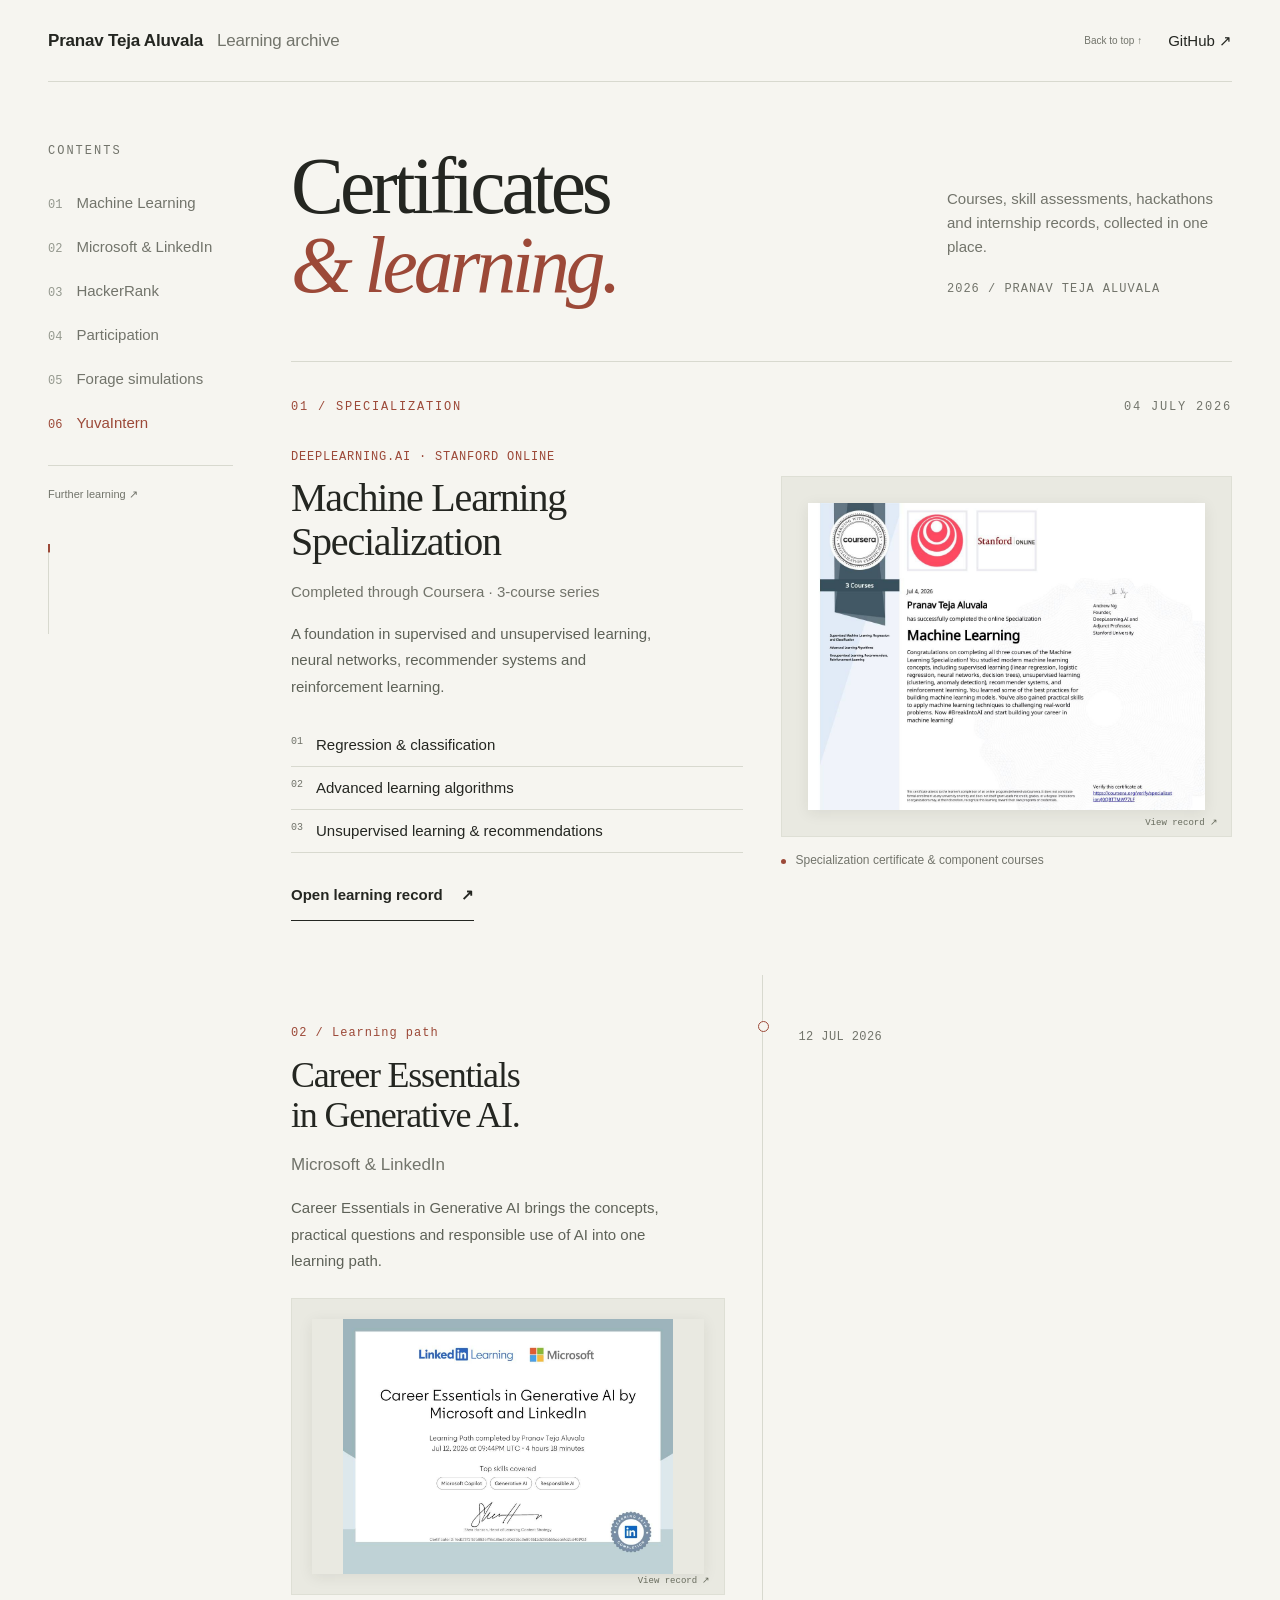
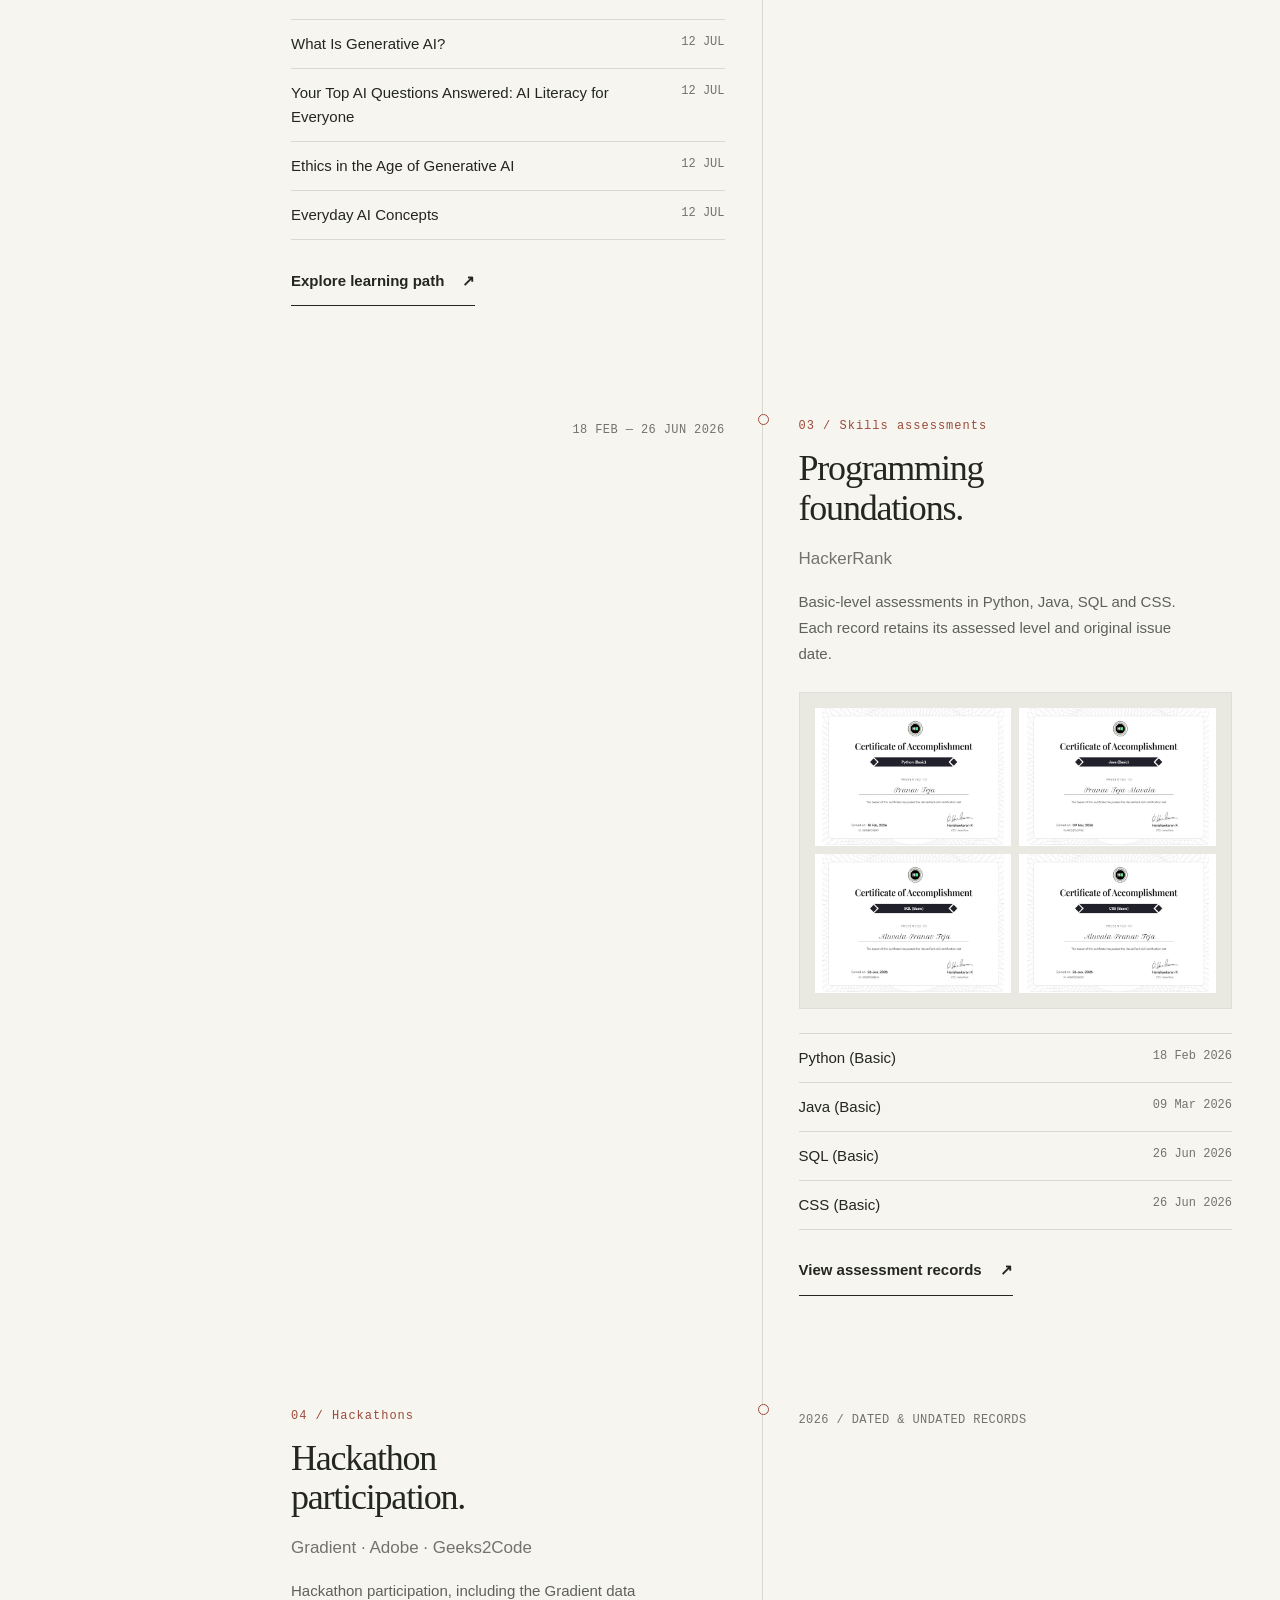
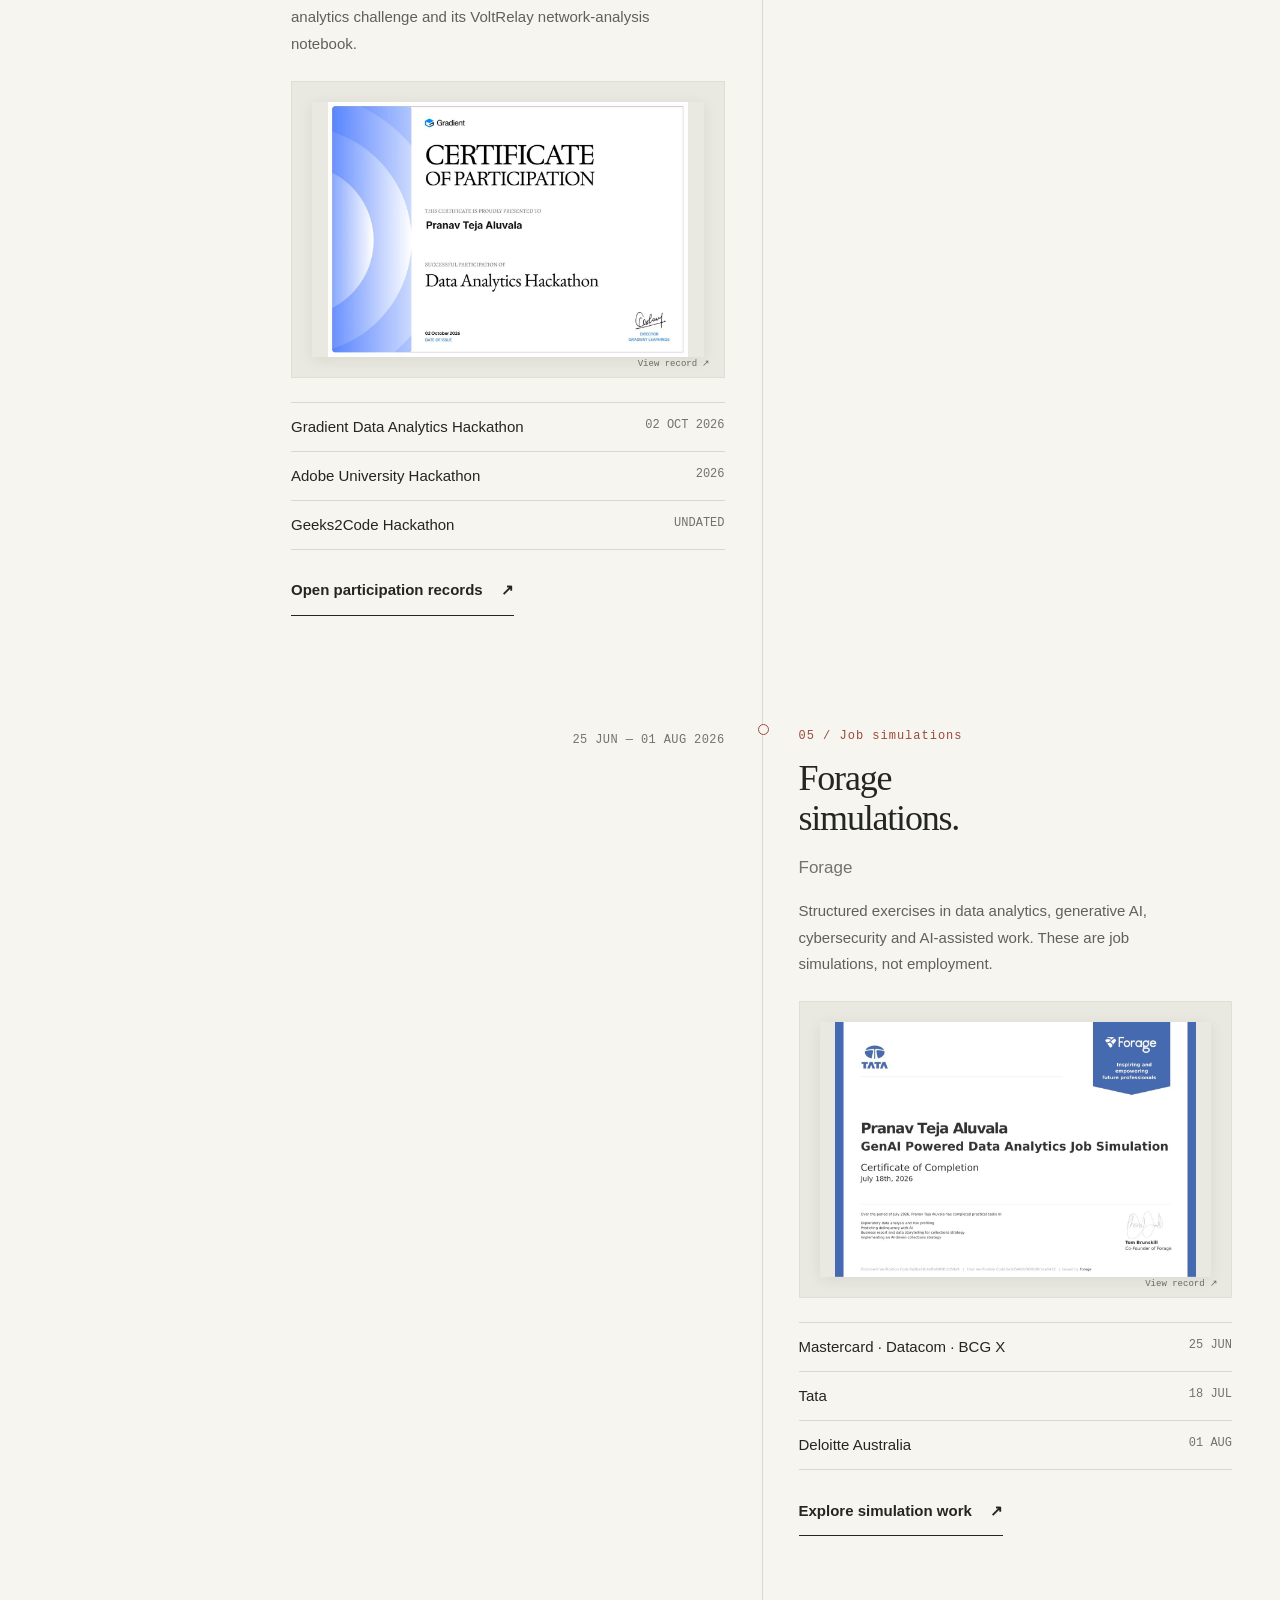
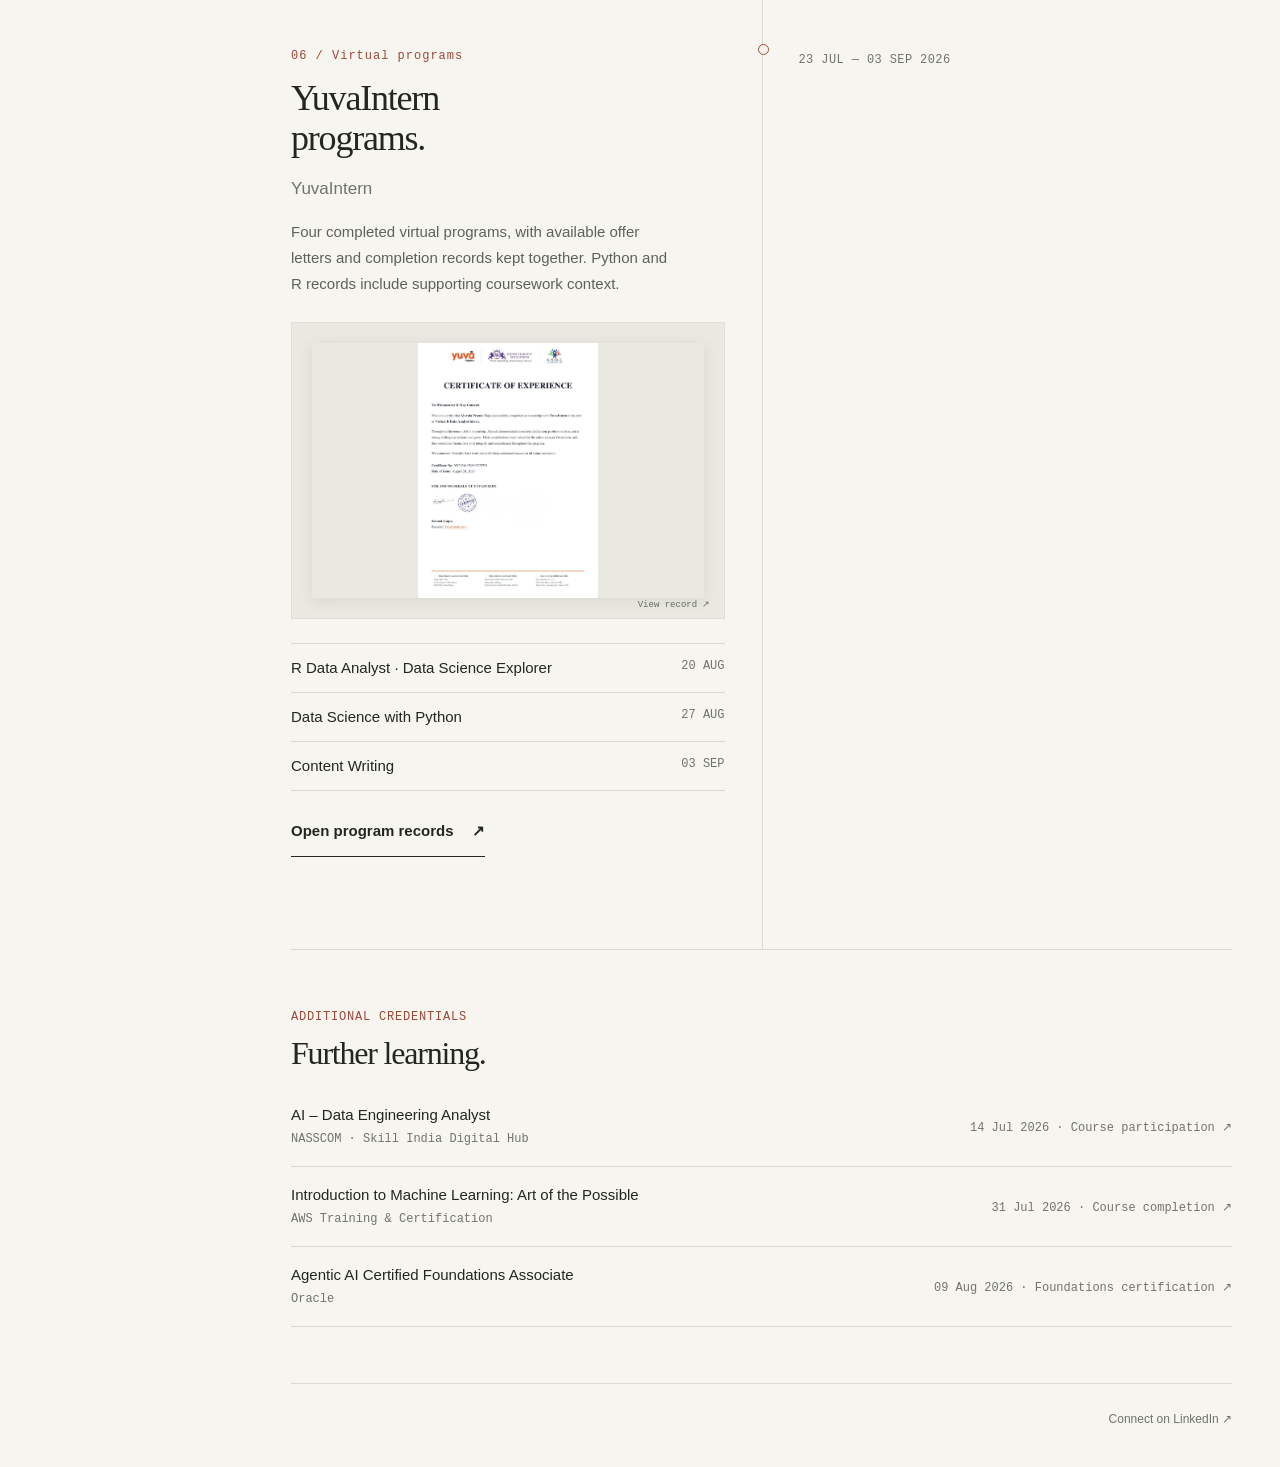
==== commit ca4af8a5: "Updated --2026-10-24" ====
--- a/certs.html
+++ b/certs.html
@@ -7,6 +7,13 @@
 @media(max-width:760px){html{scroll-padding-top:145px}.site-header{height:68px;margin:0 20px}.wordmark{font-size:12px}.wordmark span{display:none}.top-links{gap:14px;font-size:10px}.layout{display:block;padding:0 22px}.index{display:none}.mobile-index{position:sticky;top:68px;z-index:15;background:var(--paper);display:flex;overflow-x:auto;gap:23px;padding:13px 22px;border-bottom:1px solid var(--rule);scrollbar-width:none}.mobile-index a{font-size:10px;white-space:nowrap;color:var(--muted)}.mobile-index a[aria-current=true]{color:var(--accent)}.hero{padding:40px 0 32px;display:block}.hero h1{font-size:64px;letter-spacing:-2.8px}.hero-copy{max-width:280px;margin-top:23px}.hero-copy p{margin-bottom:11px}.feature-grid{grid-template-columns:1fr;gap:24px}.collection-heading{margin-top:28px;font-size:9px;letter-spacing:1.2px}.feature{padding-bottom:36px}.feature h2{max-width:300px;font-size:38px}.feature .preview{padding:22px}.feature .preview img{max-height:300px}.feature .learning-list{margin:20px 0}.timeline:before{left:5px}.entry{display:block;padding:24px 0 36px 29px;scroll-margin-top:134px}.entry:before{left:1px;top:30px}.entry .entry-date,.entry:nth-child(even) .entry-date{text-align:left;margin-bottom:14px;font-size:9px}.entry h2{font-size:37px;margin:10px 0 12px}.entry .preview{margin:22px 0}.entry .preview img{max-height:290px}.entry .summary{font-size:12px}.mini-row{font-size:11px;gap:10px}.mini-row small{font-size:8px}.additional{padding:32px 0}.additional .mini-row{display:block}.additional .mini-row small{display:block;margin-top:8px}.footer{display:block;padding-bottom:28px}.footer a{display:inline-block;margin-top:15px}dialog{width:calc(100vw - 18px);max-height:calc(100dvh - 20px)}.dialog-bar{padding:13px 17px}.dialog-context{font-size:9px;letter-spacing:.6px}.detail{padding:23px 20px}.detail h2{font-size:34px;letter-spacing:-1px}.record-header{display:block;margin-bottom:20px}.provider-word{margin-bottom:15px}.course-layout{display:block}.document-frame{padding:13px}.course-sidebar{margin-top:16px;padding:18px}.course-item{font-size:11px}.verification{display:block}.verification a{display:inline-block;margin-top:15px}.record-item{grid-template-columns:1fr;gap:16px}.record-item>button{max-width:100%;padding:16px}.record-item img{height:210px}.record-item h3{font-size:28px}.doc-flow{gap:10px}.doc-button{padding:10px;font-size:10px}.doc-button img{height:110px}.image-dialog{width:calc(100vw - 16px)}.image-dialog .dialog-context{max-width:48%}.image-actions{gap:4px}.image-actions button,.image-actions a{padding:6px;font-size:9px}.image-dialog .image-viewport{padding:10px;max-height:80dvh}}
 @media(prefers-reduced-motion:reduce){html{scroll-behavior:auto}*,*::before,*::after{animation:none!important;transition:none!important}}
 @media print{.index,.mobile-index,.top-links,dialog{display:none!important}.site-header{position:static}.layout{display:block}.entry{break-inside:avoid}.hero{padding-top:20px}.preview{background:white}}
+
+/* Large editorial records: one collection, one reading surface. */
+body{font-size:17px}.top-links,.index a,.feature .issuer,.hero-copy,.summary,.learning-list,.text-link,.mini-row{font-size:15px}.date,.entry-date,.entry-number,.collection-heading,.year,.index-title{font-size:12px!important}.mini-row small,.feature-note,.subtle,.footer,.mobile-index a{font-size:12px}.index a{padding:10px 0}.index a span{font-size:12px}.hero-copy{max-width:285px}.summary{line-height:1.75}.text-link{min-height:44px}.mini-row{line-height:1.6}.feature .issuer{max-width:350px}
+#record-dialog{inset:0;margin:0;width:100%;max-width:none;height:100dvh;max-height:none;box-shadow:none;overscroll-behavior:contain;scroll-behavior:smooth}#record-dialog::backdrop{background:var(--paper);backdrop-filter:none}.dialog-bar{padding:16px 34px;gap:25px;min-height:80px}.close{min-height:44px;font-size:14px;padding:9px 16px;white-space:nowrap}.dialog-context{font-size:11px;white-space:nowrap}#record-tabs{display:flex;gap:24px;overflow:auto;scrollbar-width:none;align-items:center}#record-tabs button{border:0;border-bottom:2px solid transparent;background:none;padding:11px 0;font-size:13px;white-space:nowrap;color:var(--muted)}#record-tabs button[aria-current=true]{border-color:var(--accent);color:var(--ink)}.detail{max-width:1512px;margin:auto;padding:40px 40px 80px}.collection-intro{display:flex;align-items:end;justify-content:space-between;gap:32px;padding-bottom:35px;border-bottom:1px solid var(--rule)}.collection-intro h2{font:normal clamp(40px,4.6vw,70px)/1.07 var(--serif);letter-spacing:-2px;margin:10px 0 0;max-width:900px}.collection-intro p{max-width:290px;font-size:15px;color:var(--muted);margin:0}.certificate-row{display:grid;grid-template-columns:minmax(0,1.45fr) minmax(0,1fr);gap:48px;align-items:center;padding:48px 0;border-bottom:1px solid var(--rule);scroll-margin-top:100px}.certificate-row:nth-of-type(even){grid-template-columns:minmax(0,1fr) minmax(0,1.45fr)}.certificate-row:nth-of-type(even) .certificate-art{grid-column:2;grid-row:1}.certificate-row:nth-of-type(even) .certificate-copy{grid-column:1;grid-row:1}.certificate-art{min-width:0;margin:0}.certificate-viewport{background:#e9e9e2;border:1px solid #dedfd5;padding:24px;overflow:auto;max-height:850px;cursor:zoom-in;scrollbar-width:thin;overscroll-behavior:contain}.certificate-viewport img{display:block;width:100%;height:auto;max-height:740px;object-fit:contain;margin:auto;transition:width .25s ease}.certificate-viewport.zoomed{cursor:zoom-out}.certificate-viewport.zoomed img{width:175%;max-width:none;max-height:none}.certificate-tools{display:flex;justify-content:space-between;align-items:center;gap:18px;padding:14px 0;font-size:13px}.certificate-tools button{background:none;border:1px solid var(--rule);min-height:42px;padding:8px 14px}.certificate-tools a{border-bottom:1px solid var(--rule);padding:8px 0}.certificate-tools a.verify{color:#0056d2;border-bottom-color:#0056d2;font-weight:600}.certificate-copy h3{font:normal clamp(30px,3vw,46px)/1.13 var(--serif);letter-spacing:-1px;margin:15px 0 20px}.certificate-copy .issuer{font-size:17px;line-height:1.6}.certificate-copy ul{font-size:17px;line-height:1.85;padding-left:20px;color:#5e6258}.certificate-copy li{padding-left:4px;margin-bottom:10px}.certificate-copy .recipient{font-size:14px;color:var(--muted);margin-top:26px}.course-outline{list-style:none!important;padding:0!important;margin:25px 0 0}.course-outline li{border-top:1px solid var(--rule);padding:14px 0!important;margin:0!important;font-size:15px;display:flex;gap:14px}.course-outline span{color:var(--accent)}.program-heading{padding-top:54px}.program-heading h3{font:normal 38px var(--serif);margin:8px 0}.program-heading p{font-size:15px;color:var(--muted)}.program-heading+.certificate-row{padding-top:32px}.collection-end{padding-top:35px;display:flex;justify-content:space-between;gap:20px}.collection-end button{border:1px solid var(--rule);background:none;padding:13px 20px;min-height:48px;font-size:15px}.record-counter{font:12px var(--mono);color:var(--accent);letter-spacing:1px}.certificate-copy .text-link{margin-top:16px}body:has(#record-dialog[open]){overflow:hidden}
+@media(max-width:1100px){.dialog-context{display:none}.detail{padding:38px 32px 65px}.certificate-row{gap:35px}.certificate-copy h3{font-size:32px}.certificate-copy ul{font-size:16px}.dialog-bar{padding:12px 25px}#record-tabs{gap:20px}}
+@media(max-width:760px){.hero-copy,.entry .summary,.feature .issuer,.summary,.learning-list,.mini-row{font-size:16px}.top-links{font-size:12px}.mobile-index a{font-size:13px}.mobile-index{padding-top:15px;padding-bottom:15px}.hero h1{font-size:62px}.dialog-bar{padding:10px 16px;display:grid;grid-template-columns:1fr;gap:4px}.close{justify-self:start;border:0;padding:5px 0}.dialog-bar #record-tabs{width:100%;gap:22px}.detail{padding:30px 20px 55px}.collection-intro{display:block;padding-bottom:25px}.collection-intro h2{font-size:42px;letter-spacing:-1.5px}.collection-intro p{margin-top:19px;max-width:100%;font-size:15px}.certificate-row,.certificate-row:nth-of-type(even){display:flex;flex-direction:column;gap:22px;padding:35px 0;scroll-margin-top:160px;align-items:stretch}.certificate-art{width:100%}.certificate-viewport{padding:10px;max-height:75dvh}.certificate-viewport img{max-height:none}.certificate-copy h3{font-size:32px;margin-top:10px}.certificate-copy ul,.certificate-copy .issuer{font-size:16px}.certificate-tools{font-size:12px;gap:8px}.certificate-tools button{font-size:13px}.certificate-copy .recipient{margin-top:20px}.collection-end button{font-size:13px;padding:12px}.program-heading h3{font-size:32px}.record-counter{font-size:11px}}
+
 </style></head><body>
 <a class="skip" href="#main">Skip to learning records</a>
 <header class="site-header"><a class="wordmark" href="https://github.com/Pranav-Teja-Aluvala">Pranav Teja Aluvala<span>Learning archive</span></a><div class="top-links"><button type="button" class="backtop">Back to top ↑</button><a href="https://github.com/Pranav-Teja-Aluvala" target="_blank" rel="noopener noreferrer">GitHub ↗</a></div></header>
@@ -16,370 +23,13 @@
 <section class="feature" id="machine-learning" aria-labelledby="ml-title"><div class="collection-heading"><span class="number">01 / Specialization</span><span>04 July 2026</span></div><div class="feature-grid"><div><p class="date">DeepLearning.AI · Stanford Online</p><h2 id="ml-title">Machine Learning<br>Specialization</h2><p class="issuer">Completed through Coursera · 3-course series</p><p class="summary">A foundation in supervised and unsupervised learning, neural networks, recommender systems and reinforcement learning.</p><ol class="learning-list"><li><span>01</span>Regression & classification</li><li><span>02</span>Advanced learning algorithms</li><li><span>03</span>Unsupervised learning & recommendations</li></ol><button class="text-link" type="button" data-open="ml">Open learning record <span aria-hidden="true">↗</span></button></div><div><button class="preview" type="button" data-open="ml" aria-label="Open Machine Learning Specialization"><img src="assets/certificates/machine-learning-specialization.jpg" alt="Machine Learning Specialization certificate issued to Pranav Teja Aluvala" fetchpriority="high"></button><p class="feature-note"><i></i>Specialization certificate & component courses</p></div></div></section>
 <div class="timeline" id="timeline"></div>
 <section class="additional" id="additional"><p class="date">Additional credentials</p><h2>Further learning.</h2><div id="additional-records"></div></section>
-<footer class="footer"><p>Dates follow the supplied records. Collections appear in the selected hierarchy; dated records are ordered within each collection. Job simulations represent practice, not employment.</p><a href="https://www.linkedin.com/in/aluvala-pranav-teja" target="_blank" rel="noopener noreferrer">Connect on LinkedIn ↗</a></footer>
+<footer class="footer"><p></p><a href="https://www.linkedin.com/in/aluvala-pranav-teja" target="_blank" rel="noopener noreferrer">Connect on LinkedIn ↗</a></footer>
 <noscript><p class="no-js">For the complete static collection, <a href="https://github.com/Pranav-Teja-Aluvala/Pranav-Teja-Aluvala/blob/main/certs.md">view the GitHub archive</a>. Interactive learning records require JavaScript.</p></noscript></main></div>
-<dialog id="record-dialog" aria-labelledby="record-title"><div class="dialog-bar"><span class="dialog-context" id="record-context"></span><button class="close" type="button" data-close="record-dialog">Close ×</button></div><div class="detail" id="record-content"></div></dialog>
-<dialog id="image-dialog" class="image-dialog" aria-labelledby="image-title"><div class="dialog-bar"><span id="image-title" class="dialog-context"></span><div class="image-actions"><button type="button" id="zoom-image" aria-pressed="false">Zoom</button><a id="original-image" target="_blank" rel="noopener noreferrer">Original ↗</a><button type="button" data-close="image-dialog">Close ×</button></div></div><div class="image-viewport"><img id="full-image" alt=""></div></dialog>
+<dialog id="record-dialog" aria-labelledby="record-title"><div class="dialog-bar"><button class="close" type="button" data-close="record-dialog">← Collections</button><nav id="record-tabs" aria-label="Browse collections"></nav><span class="dialog-context" id="record-context"></span></div><div class="detail" id="record-content"></div></dialog>
+
 <script src="assets/vendor/gsap.min.js"></script><script src="assets/vendor/ScrollTrigger.min.js"></script>
 <script>
-const records={
-  "ml": {
-    "title": "Machine Learning Specialization",
-    "issuer": "DeepLearning.AI & Stanford Online · Coursera",
-    "category": "AI & ML",
-    "date": "04 Jul 2026",
-    "image": "assets/certificates/machine-learning-specialization.jpg",
-    "url": "https://coursera.org/verify/specialization/J0QBT7MW77LF",
-    "kind": "Specialization",
-    "courses": [
-      {
-        "title": "Supervised Machine Learning: Regression and Classification",
-        "date": "04 Jul 2026",
-        "note": "Included in the specialization certificate",
-        "image": "assets/certificates/machine-learning-specialization.jpg",
-        "url": "https://coursera.org/verify/specialization/J0QBT7MW77LF"
-      },
-      {
-        "title": "Advanced Learning Algorithms",
-        "issuer": "DeepLearning.AI & Stanford Online · Coursera",
-        "category": "AI & ML",
-        "date": "Jul 2026",
-        "image": "assets/certificates/advanced-learning-algorithms.jpg",
-        "url": "https://coursera.org/verify/73AH4M9E4IMX",
-        "kind": "Course completion"
-      },
-      {
-        "title": "Unsupervised Learning, Recommenders, Reinforcement Learning",
-        "issuer": "DeepLearning.AI & Stanford Online · Coursera",
-        "category": "AI & ML",
-        "date": "Jul 2026",
-        "image": "assets/certificates/unsupervised-learning-recommenders-reinforcement-learning.jpg",
-        "url": "https://coursera.org/verify/NCM8D0WYLB88",
-        "kind": "Course completion"
-      }
-    ]
-  },
-  "microsoft": {
-    "title": "Career Essentials in Generative AI",
-    "issuer": "Microsoft & LinkedIn",
-    "category": "AI & ML",
-    "date": "12 Jul 2026",
-    "image": "assets/certificates/career-essentials-in-generative-ai.jpg",
-    "url": null,
-    "kind": "Learning path",
-    "courses": [
-      {
-        "title": "What Is Generative AI?",
-        "issuer": "LinkedIn Learning",
-        "category": "AI & ML",
-        "date": "12 Jul 2026",
-        "image": "assets/certificates/what-is-generative-ai.jpg",
-        "url": null,
-        "kind": "Course completion"
-      },
-      {
-        "title": "Your Top AI Questions Answered: AI Literacy for Everyone",
-        "issuer": "LinkedIn Learning",
-        "category": "AI & ML",
-        "date": "12 Jul 2026",
-        "image": "assets/certificates/your-top-ai-questions-answered-ai-literacy-for-everyone.jpg",
-        "url": null,
-        "kind": "Course completion"
-      },
-      {
-        "title": "Ethics in the Age of Generative AI",
-        "issuer": "LinkedIn Learning",
-        "category": "AI & ML",
-        "date": "12 Jul 2026",
-        "image": "assets/certificates/ethics-in-the-age-of-generative-ai.jpg",
-        "url": null,
-        "kind": "Course completion"
-      },
-      {
-        "title": "Everyday AI Concepts",
-        "issuer": "LinkedIn Learning",
-        "category": "AI & ML",
-        "date": "12 Jul 2026",
-        "image": "assets/certificates/everyday-ai-concepts.jpg",
-        "url": null,
-        "kind": "Course completion"
-      }
-    ]
-  },
-  "hackerrank": [
-    {
-      "title": "Python (Basic)",
-      "issuer": "HackerRank",
-      "category": "Programming",
-      "date": "18 Feb 2026",
-      "image": "assets/certificates/python-basic.jpg",
-      "url": null,
-      "kind": "Skills assessment"
-    },
-    {
-      "title": "Java (Basic)",
-      "issuer": "HackerRank",
-      "category": "Programming",
-      "date": "09 Mar 2026",
-      "image": "assets/certificates/java-basic.jpg",
-      "url": null,
-      "kind": "Skills assessment"
-    },
-    {
-      "title": "SQL (Basic)",
-      "issuer": "HackerRank",
-      "category": "Programming",
-      "date": "26 Jun 2026",
-      "image": "assets/certificates/sql-basic.jpg",
-      "url": null,
-      "kind": "Skills assessment"
-    },
-    {
-      "title": "CSS (Basic)",
-      "issuer": "HackerRank",
-      "category": "Programming",
-      "date": "26 Jun 2026",
-      "image": "assets/certificates/css-basic.jpg",
-      "url": null,
-      "kind": "Skills assessment"
-    }
-  ],
-  "participation": [
-    {
-      "title": "Data Analytics Hackathon",
-      "issuer": "Gradient Learnings",
-      "category": "Participation",
-      "date": "02 Oct 2026",
-      "image": "assets/certificates/data-analytics-hackathon.jpg",
-      "url": null,
-      "kind": "Hackathon participation",
-      "bullets": [
-        "Worked on the VoltRelay battery-swapping network challenge.",
-        "Used Python for data preparation, exploratory analysis and visual reporting across network, station, battery and support data."
-      ],
-      "project": "https://github.com/Pranav-Teja-Aluvala/gradient-data-analytics-hackathon-2026"
-    },
-    {
-      "title": "Adobe University Hackathon",
-      "issuer": "Adobe · Unstop",
-      "category": "Participation",
-      "date": "2026 · date not on certificate",
-      "image": "assets/certificates/adobe-university-hackathon.jpg",
-      "url": null,
-      "kind": "Hackathon participation",
-      "bullets": [
-        "Participated in the Adobe University Hackathon.",
-        "The supplied certificate records participation; no placement is claimed."
-      ]
-    },
-    {
-      "title": "Geeks2Code Hackathon",
-      "issuer": "GFG Campus Body · MIET, Meerut",
-      "category": "Participation",
-      "date": "Date not listed",
-      "image": "assets/certificates/geeks2code-hackathon.jpg",
-      "url": null,
-      "kind": "Hackathon participation",
-      "bullets": [
-        "Participated in the Geeks2Code Hackathon organized by the GFG Campus Body at MIET, Meerut."
-      ]
-    }
-  ],
-  "forage": [
-    {
-      "title": "Cybersecurity",
-      "issuer": "Mastercard · Forage",
-      "category": "Simulations",
-      "date": "25 Jun 2026",
-      "image": "assets/certificates/cybersecurity.jpg",
-      "url": null,
-      "kind": "Job simulation",
-      "bullets": [
-        "Designed a phishing-email simulation.",
-        "Interpreted phishing-simulation results."
-      ]
-    },
-    {
-      "title": "Partnering with AI in the Workplace",
-      "issuer": "Datacom · Forage",
-      "category": "Simulations",
-      "date": "25 Jun 2026",
-      "image": "assets/certificates/partnering-with-ai-in-the-workplace.jpg",
-      "url": null,
-      "kind": "Job simulation",
-      "bullets": [
-        "Practiced effective prompting and AI-assisted research and design.",
-        "Worked through an AI-assisted debugging exercise."
-      ]
-    },
-    {
-      "title": "GenAI",
-      "issuer": "BCG X · Forage",
-      "category": "Simulations",
-      "date": "25 Jun 2026",
-      "image": "assets/certificates/genai.jpg",
-      "url": null,
-      "kind": "Job simulation",
-      "bullets": [
-        "Completed data-extraction and initial-analysis tasks.",
-        "Worked through an AI-powered financial-chatbot exercise."
-      ]
-    },
-    {
-      "title": "GenAI Powered Data Analytics",
-      "issuer": "Tata · Forage",
-      "category": "Simulations",
-      "date": "18 Jul 2026",
-      "image": "assets/certificates/genai-powered-data-analytics.jpg",
-      "url": null,
-      "kind": "Job simulation",
-      "bullets": [
-        "Explored data quality and risk profiling.",
-        "Planned AI-assisted delinquency analysis and communicated collection-strategy insights."
-      ]
-    },
-    {
-      "title": "Data Analytics",
-      "issuer": "Deloitte Australia · Forage",
-      "category": "Simulations",
-      "date": "01 Aug 2026",
-      "image": "assets/certificates/data-analytics.jpg",
-      "url": null,
-      "kind": "Job simulation",
-      "bullets": [
-        "Completed data-analysis and forensic-technology exercises."
-      ]
-    }
-  ],
-  "yuva": [
-    {
-      "title": "R Data Analyst",
-      "period": "23 Jul — 20 Aug 2026",
-      "date": "20 Aug 2026",
-      "duration": "4 weeks · Remote",
-      "docs": [
-        {
-          "title": "R Data Analyst — Offer letter",
-          "issuer": "YuvaIntern",
-          "date": "23 Jul–20 Aug 2026",
-          "image": "assets/certificates/yuva-r-offer.jpg",
-          "kind": "Offer letter",
-          "url": null
-        },
-        {
-          "title": "Virtual R Data Analyst Intern",
-          "issuer": "YuvaIntern",
-          "date": "20 Aug 2026",
-          "image": "assets/certificates/yuva-r-completion.jpg",
-          "kind": "Completion certificate",
-          "url": null
-        }
-      ],
-      "bullets": [
-        "Reports document Titanic data cleaning and visualization with R.",
-        "Iris exercises cover statistical testing, decision-tree classification, cross-validation and final reporting."
-      ]
-    },
-    {
-      "title": "Data Science Explorer",
-      "period": "Completed 20 Aug 2026",
-      "date": "20 Aug 2026",
-      "duration": "Virtual program",
-      "docs": [
-        {
-          "title": "Virtual Data Science Explorer Intern",
-          "issuer": "YuvaIntern",
-          "date": "20 Aug 2026",
-          "image": "assets/certificates/yuva-explorer-completion.jpg",
-          "kind": "Completion certificate",
-          "url": null
-        }
-      ],
-      "bullets": [
-        "Completed the Virtual Data Science Explorer Intern program.",
-        "The completion record does not detail specific tasks."
-      ]
-    },
-    {
-      "title": "Data Science with Python",
-      "period": "23 Jul — 27 Aug 2026",
-      "date": "27 Aug 2026",
-      "duration": "5 weeks · Remote",
-      "docs": [
-        {
-          "title": "Python Data Science — Offer letter",
-          "issuer": "YuvaIntern",
-          "date": "23 Jul–27 Aug 2026",
-          "image": "assets/certificates/yuva-python-offer.jpg",
-          "kind": "Offer letter",
-          "url": null
-        },
-        {
-          "title": "Virtual Data Science with Python Apprentice Intern",
-          "issuer": "YuvaIntern",
-          "category": "Programs",
-          "date": "27 Aug 2026",
-          "image": "assets/certificates/virtual-data-science-with-python-apprentice-intern.jpg",
-          "url": null,
-          "kind": "Completion certificate"
-        }
-      ],
-      "bullets": [
-        "Program materials cover Python data acquisition, cleaning, EDA and statistical analysis.",
-        "Weekly reports include model-development and evaluation exercises. Hypothetical and synthetic-data work is treated as coursework."
-      ]
-    },
-    {
-      "title": "Content Writing",
-      "period": "Completed 03 Sep 2026",
-      "date": "03 Sep 2026",
-      "duration": "Virtual program",
-      "docs": [
-        {
-          "title": "Content Writer Internship",
-          "issuer": "YuvaIntern",
-          "date": "03 Sep 2026",
-          "image": "assets/certificates/yuva-content-completion.jpg",
-          "kind": "Completion certificate",
-          "url": null
-        }
-      ],
-      "bullets": [
-        "Completed the Content Writer Internship program.",
-        "The completion letter was issued on 3 September 2026."
-      ]
-    }
-  ],
-  "additional": [
-    {
-      "title": "AI – Data Engineering Analyst",
-      "issuer": "NASSCOM · Skill India Digital Hub",
-      "category": "AI & ML",
-      "date": "14 Jul 2026",
-      "image": "assets/certificates/ai-data-engineering-analyst.jpg",
-      "url": null,
-      "kind": "Course participation"
-    },
-    {
-      "title": "Introduction to Machine Learning: Art of the Possible",
-      "issuer": "AWS Training & Certification",
-      "category": "AI & ML",
-      "date": "31 Jul 2026",
-      "image": "assets/certificates/introduction-to-machine-learning-art-of-the-possible.jpg",
-      "url": null,
-      "kind": "Course completion"
-    },
-    {
-      "title": "Agentic AI Certified Foundations Associate",
-      "issuer": "Oracle",
-      "category": "AI & ML",
-      "date": "09 Aug 2026",
-      "image": "assets/certificates/agentic-ai-certified-foundations-associate.jpg",
-      "url": null,
-      "kind": "Foundations certification"
-    }
-  ]
-};
+const records={"ml": {"title": "Machine Learning Specialization", "issuer": "DeepLearning.AI & Stanford Online · Coursera", "category": "AI & ML", "date": "04 Jul 2026", "image": "assets/certificates/machine-learning-specialization.jpg", "url": "https://coursera.org/verify/specialization/J0QBT7MW77LF", "kind": "Specialization", "courses": [{"title": "Supervised Machine Learning: Regression and Classification", "date": "04 Jul 2026", "note": "Included in the specialization certificate", "image": "assets/certificates/machine-learning-specialization.jpg", "url": "https://coursera.org/verify/specialization/J0QBT7MW77LF"}, {"title": "Advanced Learning Algorithms", "issuer": "DeepLearning.AI & Stanford Online · Coursera", "category": "AI & ML", "date": "Jul 2026", "image": "assets/certificates/advanced-learning-algorithms.jpg", "url": "https://coursera.org/verify/73AH4M9E4IMX", "kind": "Course completion"}, {"title": "Unsupervised Learning, Recommenders, Reinforcement Learning", "issuer": "DeepLearning.AI & Stanford Online · Coursera", "category": "AI & ML", "date": "Jul 2026", "image": "assets/certificates/unsupervised-learning-recommenders-reinforcement-learning.jpg", "url": "https://coursera.org/verify/NCM8D0WYLB88", "kind": "Course completion"}]}, "microsoft": {"title": "Career Essentials in Generative AI", "issuer": "Microsoft & LinkedIn", "category": "AI & ML", "date": "12 Jul 2026", "image": "assets/certificates/career-essentials-in-generative-ai.jpg", "url": null, "kind": "Learning path", "courses": [{"title": "What Is Generative AI?", "issuer": "LinkedIn Learning", "category": "AI & ML", "date": "12 Jul 2026", "image": "assets/certificates/what-is-generative-ai.jpg", "url": null, "kind": "Course completion"}, {"title": "Your Top AI Questions Answered: AI Literacy for Everyone", "issuer": "LinkedIn Learning", "category": "AI & ML", "date": "12 Jul 2026", "image": "assets/certificates/your-top-ai-questions-answered-ai-literacy-for-everyone.jpg", "url": null, "kind": "Course completion"}, {"title": "Ethics in the Age of Generative AI", "issuer": "LinkedIn Learning", "category": "AI & ML", "date": "12 Jul 2026", "image": "assets/certificates/ethics-in-the-age-of-generative-ai.jpg", "url": null, "kind": "Course completion"}, {"title": "Everyday AI Concepts", "issuer": "LinkedIn Learning", "category": "AI & ML", "date": "12 Jul 2026", "image": "assets/certificates/everyday-ai-concepts.jpg", "url": null, "kind": "Course completion"}]}, "hackerrank": [{"title": "Python (Basic)", "issuer": "HackerRank", "category": "Programming", "date": "18 Feb 2026", "image": "assets/certificates/python-basic.jpg", "url": null, "kind": "Skills assessment"}, {"title": "Java (Basic)", "issuer": "HackerRank", "category": "Programming", "date": "09 Mar 2026", "image": "assets/certificates/java-basic.jpg", "url": null, "kind": "Skills assessment"}, {"title": "SQL (Basic)", "issuer": "HackerRank", "category": "Programming", "date": "26 Jun 2026", "image": "assets/certificates/sql-basic.jpg", "url": null, "kind": "Skills assessment"}, {"title": "CSS (Basic)", "issuer": "HackerRank", "category": "Programming", "date": "26 Jun 2026", "image": "assets/certificates/css-basic.jpg", "url": null, "kind": "Skills assessment"}], "participation": [{"title": "Data Analytics Hackathon", "issuer": "Gradient Learnings", "category": "Participation", "date": "02 Oct 2026", "image": "assets/certificates/data-analytics-hackathon.jpg", "url": null, "kind": "Hackathon participation", "bullets": ["Worked on the VoltRelay battery-swapping network challenge.", "Used Python for data preparation, exploratory analysis and visual reporting across network, station, battery and support data."], "project": "https://github.com/Pranav-Teja-Aluvala/gradient-data-analytics-hackathon-2026"}, {"title": "Adobe University Hackathon", "issuer": "Adobe · Unstop", "category": "Participation", "date": "2026 · date not on certificate", "image": "assets/certificates/adobe-university-hackathon.jpg", "url": null, "kind": "Hackathon participation", "bullets": ["Participated in the Adobe University Hackathon.", "The supplied certificate records participation; no placement is claimed."]}, {"title": "Geeks2Code Hackathon", "issuer": "GFG Campus Body · MIET, Meerut", "category": "Participation", "date": "Date not listed", "image": "assets/certificates/geeks2code-hackathon.jpg", "url": null, "kind": "Hackathon participation", "bullets": ["Participated in the Geeks2Code Hackathon organized by the GFG Campus Body at MIET, Meerut."]}], "forage": [{"title": "Cybersecurity", "issuer": "Mastercard · Forage", "category": "Simulations", "date": "25 Jun 2026", "image": "assets/certificates/cybersecurity.jpg", "url": null, "kind": "Job simulation", "bullets": ["Designed a phishing-email simulation.", "Interpreted phishing-simulation results."]}, {"title": "Partnering with AI in the Workplace", "issuer": "Datacom · Forage", "category": "Simulations", "date": "25 Jun 2026", "image": "assets/certificates/partnering-with-ai-in-the-workplace.jpg", "url": null, "kind": "Job simulation", "bullets": ["Practiced effective prompting and AI-assisted research and design.", "Worked through an AI-assisted debugging exercise."]}, {"title": "GenAI", "issuer": "BCG X · Forage", "category": "Simulations", "date": "25 Jun 2026", "image": "assets/certificates/genai.jpg", "url": null, "kind": "Job simulation", "bullets": ["Completed data-extraction and initial-analysis tasks.", "Worked through an AI-powered financial-chatbot exercise."]}, {"title": "GenAI Powered Data Analytics", "issuer": "Tata · Forage", "category": "Simulations", "date": "18 Jul 2026", "image": "assets/certificates/genai-powered-data-analytics.jpg", "url": null, "kind": "Job simulation", "bullets": ["Explored data quality and risk profiling.", "Planned AI-assisted delinquency analysis and communicated collection-strategy insights."]}, {"title": "Data Analytics", "issuer": "Deloitte Australia · Forage", "category": "Simulations", "date": "01 Aug 2026", "image": "assets/certificates/data-analytics.jpg", "url": null, "kind": "Job simulation", "bullets": ["Completed data-analysis and forensic-technology exercises."]}], "yuva": [{"title": "R Data Analyst", "period": "23 Jul — 20 Aug 2026", "date": "20 Aug 2026", "duration": "4 weeks · Remote", "docs": [{"title": "R Data Analyst — Offer letter", "issuer": "YuvaIntern", "date": "23 Jul–20 Aug 2026", "image": "assets/certificates/yuva-r-offer.jpg", "kind": "Offer letter", "url": null}, {"title": "Virtual R Data Analyst Intern", "issuer": "YuvaIntern", "date": "20 Aug 2026", "image": "assets/certificates/yuva-r-completion.jpg", "kind": "Completion certificate", "url": null}], "bullets": ["Reports document Titanic data cleaning and visualization with R.", "Iris exercises cover statistical testing, decision-tree classification, cross-validation and final reporting."]}, {"title": "Data Science Explorer", "period": "Completed 20 Aug 2026", "date": "20 Aug 2026", "duration": "Virtual program", "docs": [{"title": "Virtual Data Science Explorer Intern", "issuer": "YuvaIntern", "date": "20 Aug 2026", "image": "assets/certificates/yuva-explorer-completion.jpg", "kind": "Completion certificate", "url": null}], "bullets": ["Completed the Virtual Data Science Explorer Intern program.", "The completion record does not detail specific tasks."]}, {"title": "Data Science with Python", "period": "23 Jul — 27 Aug 2026", "date": "27 Aug 2026", "duration": "5 weeks · Remote", "docs": [{"title": "Python Data Science — Offer letter", "issuer": "YuvaIntern", "date": "23 Jul–27 Aug 2026", "image": "assets/certificates/yuva-python-offer.jpg", "kind": "Offer letter", "url": null}, {"title": "Virtual Data Science with Python Apprentice Intern", "issuer": "YuvaIntern", "category": "Programs", "date": "27 Aug 2026", "image": "assets/certificates/virtual-data-science-with-python-apprentice-intern.jpg", "url": null, "kind": "Completion certificate"}], "bullets": ["Program materials cover Python data acquisition, cleaning, EDA and statistical analysis.", "Weekly reports include model-development and evaluation exercises. Hypothetical and synthetic-data work is treated as coursework."]}, {"title": "Content Writing", "period": "Completed 03 Sep 2026", "date": "03 Sep 2026", "duration": "Virtual program", "docs": [{"title": "Content Writer Internship", "issuer": "YuvaIntern", "date": "03 Sep 2026", "image": "assets/certificates/yuva-content-completion.jpg", "kind": "Completion certificate", "url": null}], "bullets": ["Completed the Content Writer Internship program.", "The completion letter was issued on 3 September 2026."]}], "additional": [{"title": "AI – Data Engineering Analyst", "issuer": "NASSCOM · Skill India Digital Hub", "category": "AI & ML", "date": "14 Jul 2026", "image": "assets/certificates/ai-data-engineering-analyst.jpg", "url": null, "kind": "Course participation"}, {"title": "Introduction to Machine Learning: Art of the Possible", "issuer": "AWS Training & Certification", "category": "AI & ML", "date": "31 Jul 2026", "image": "assets/certificates/introduction-to-machine-learning-art-of-the-possible.jpg", "url": null, "kind": "Course completion"}, {"title": "Agentic AI Certified Foundations Associate", "issuer": "Oracle", "category": "AI & ML", "date": "09 Aug 2026", "image": "assets/certificates/agentic-ai-certified-foundations-associate.jpg", "url": null, "kind": "Foundations certification"}]};
 const esc=s=>String(s??'').replace(/[&<>"']/g,c=>({'&':'&amp;','<':'&lt;','>':'&gt;','"':'&quot;',"'":'&#39;'}[c]));
 const groups=[{id:'machine-learning',name:'Machine Learning',key:'ml'},{id:'microsoft',name:'Microsoft & LinkedIn',key:'microsoft'},{id:'hackerrank',name:'HackerRank',key:'hackerrank'},{id:'participation',name:'Participation',key:'participation'},{id:'forage',name:'Forage simulations',key:'forage'},{id:'yuva',name:'YuvaIntern',key:'yuva'}];
 document.querySelector('.index nav').innerHTML=groups.map((g,i)=>`<a href="#${g.id}"><span>${String(i+1).padStart(2,'0')}</span>${g.name}</a>`).join('');document.querySelector('.mobile-index').innerHTML=groups.map(g=>`<a href="#${g.id}">${g.name}</a>`).join('');
@@ -392,27 +42,43 @@
 {id:'yuva',key:'yuva',number:'06',label:'Virtual programs',date:'23 JUL — 03 SEP 2026',title:'YuvaIntern<br>programs.',issuer:'YuvaIntern',summary:'Four completed virtual programs, with available offer letters and completion records kept together. Python and R records include supporting coursework context.',visual:preview(records.yuva[0].docs[1],'yuva'),sub:mini('R Data Analyst · Data Science Explorer','20 AUG')+mini('Data Science with Python','27 AUG')+mini('Content Writing','03 SEP'),action:'Open program records'}];
 document.querySelector('#timeline').innerHTML=entries.map(e=>`<section class="entry" id="${e.id}" aria-labelledby="${e.id}-title"><p class="entry-date">${e.date}</p><div class="entry-body"><span class="entry-number">${e.number} / ${e.label}</span><h2 id="${e.id}-title">${e.title}</h2><p class="issuer">${e.issuer}</p><p class="summary">${e.summary}</p>${e.visual}<div class="mini-list">${e.sub}</div><button class="text-link" type="button" data-open="${e.key}">${e.action}<span aria-hidden="true">↗</span></button></div></section>`).join('');
 document.querySelector('#additional-records').innerHTML=records.additional.map((c,i)=>`<div class="mini-row"><button type="button" data-image-key="additional:${i}">${esc(c.title)}<br><small>${esc(c.issuer)}</small></button><small>${esc(c.date)} · ${esc(c.kind)} ↗</small></div>`).join('');
-const recordDialog=document.querySelector('#record-dialog'),imageDialog=document.querySelector('#image-dialog'),content=document.querySelector('#record-content');
+
+const recordDialog=document.querySelector('#record-dialog'),content=document.querySelector('#record-content');
 const bullets=a=>a?.length?`<ul>${a.map(t=>`<li>${esc(t)}</li>`).join('')}</ul>`:'';
-function imageButton(c,key){return `<button type="button" data-image-key="${key}" aria-label="View ${esc(c.title)}"><img src="${c.image}" alt="${esc(c.title)}" loading="lazy"></button>`}
-function openRecord(key){
- let title='',body='',context='';
+let activeCollection='ml',returnFocus=null;
+const names={ml:'Machine Learning Specialization',microsoft:'Career Essentials in Generative AI',hackerrank:'HackerRank assessments',participation:'Hackathon participation',forage:'Forage simulations',yuva:'YuvaIntern programs',additional:'Further learning'};
+function certificateRow(c,index,extra=''){
+ return `<article class="certificate-row" id="document-${index}"><figure class="certificate-art"><div class="certificate-viewport" tabindex="0" aria-label="${esc(c.title)} certificate; double tap or use Enlarge to zoom"><img src="${esc(c.image)}" alt="${esc(c.title)} — certificate issued to Pranav Teja Aluvala" loading="${index===0?'eager':'lazy'}"></div><figcaption class="certificate-tools"><button type="button" data-zoom aria-pressed="false">Enlarge +</button>${c.url?`<a class="verify" href="${esc(c.url)}" target="_blank" rel="noopener noreferrer">Verify on ${c.url.includes('coursera')?'Coursera':'issuer site'} ↗</a>`:`<a href="${esc(c.image)}" target="_blank" rel="noopener noreferrer">Original document ↗</a>`}</figcaption></figure><div class="certificate-copy"><span class="record-counter">${String(index+1).padStart(2,'0')} / ${esc(c.kind||'Course certificate')} · ${esc(c.date||'')}</span><h3>${esc(c.title)}</h3><p class="issuer">${esc(c.issuer||'Coursera')}</p>${bullets(c.bullets)}${extra}${c.project?`<a class="text-link" href="${esc(c.project)}" target="_blank" rel="noopener noreferrer">Explore the project ↗</a>`:''}<p class="recipient">Awarded to Pranav Teja Aluvala</p></div></article>`;
+}
+function openRecord(key,anchor){
+ if(!recordDialog.open)returnFocus=document.activeElement;
+ activeCollection=key;
+ const contexts={ml:'Coursera · Specialization & courses',microsoft:'Microsoft + LinkedIn · Learning path',hackerrank:'Python · Java · SQL · CSS',participation:'Hackathons & challenges',forage:'Practical job simulations',yuva:'Virtual internship programs',additional:'Courses & credentials'};
+ const descriptions={ml:'The specialization first, followed by its available course certificates.',microsoft:'One learning path, with its four course certificates below.',hackerrank:'Basic-level skills assessments, ordered by issue date.',participation:'Participation records and the work behind them.',forage:'Practice exercises in analytics, AI and cybersecurity.',yuva:'Program records, from offer letter to completion.',additional:'Additional learning across data and artificial intelligence.'};
+ let rows='';
  if(key==='ml'||key==='microsoft'){
- const r=records[key],isML=key==='ml';title=isML?'Machine Learning Specialization':'Career Essentials in Generative AI';context=isML?'Coursera / Learning record':'Microsoft & LinkedIn / Learning path';
- body=`<div class="record-header"><div><div class="${isML?'provider-word':'dialog-context'}">${isML?'coursera':'Microsoft + LinkedIn'}</div><p class="preview-label">Personal credential preview · not an issuer-hosted page</p><h2 id="record-title">${esc(title)}</h2><p>${esc(r.issuer)}</p></div><p>Pranav Teja Aluvala<br>Completed ${esc(r.date)}</p></div><div class="course-layout"><button class="document-frame" type="button" data-image-key="${key}" aria-label="View full ${esc(title)} certificate"><img src="${r.image}" alt="${esc(title)} certificate"></button><aside class="course-sidebar"><h3>${isML?'The three-course series':'Course certificates in this archive'}</h3>${r.courses.map((c,i)=>`<div class="course-item"><span class="check" aria-hidden="true">✓</span><div><button type="button" data-image-key="${key}:courses:${i}">${esc(c.title)}</button><small>${esc(c.note||c.date)} ↗</small></div></div>`).join('')}</aside></div><div class="verification"><div><strong>${isML?'Issuer verification':'Completion record'}</strong><small>${isML?'Verify the specialization on Coursera.':'Learning path completed on 12 July 2026.'}</small></div>${isML?`<a href="${r.url}" target="_blank" rel="noopener noreferrer">Verify on Coursera ↗</a>`:`<button class="text-link" type="button" data-image-key="microsoft">View completion certificate ↗</button>`}</div>`;
+  const r=records[key],outline=`<ul class="course-outline">${r.courses.map(c=>`<li><span aria-hidden="true">✓</span>${esc(c.title)}</li>`).join('')}</ul>`;
+  rows=certificateRow({...r,title:key==='ml'?'Specialization certificate':'Learning path certificate'},0,outline)+r.courses.filter(c=>c.image!==r.image).map((c,i)=>certificateRow(c,i+1)).join('');
  }else if(key==='yuva'){
- title='YuvaIntern';context='Virtual programs / Offer to completion';body=`<p class="date">Program records</p><h2 id="record-title">YuvaIntern</h2><p class="summary">Available documents follow each program from its offer through completion. The records below describe virtual learning programs.</p>${records.yuva.map((p,i)=>`<section class="program"><h3>${esc(p.title)}</h3><p class="meta">${esc(p.period)} · ${esc(p.duration)}</p>${bullets(p.bullets)}<div class="doc-flow">${p.docs.map((d,j)=>`${j?'<span class="flow-arrow" aria-hidden="true">→</span>':''}<button class="doc-button" type="button" data-image-key="yuva:${i}:docs:${j}"><span class="doc-count">${p.docs.length===1?'COMPLETION':j===0?'01 / OFFER':'02 / COMPLETION'}</span><img src="${d.image}" alt="${esc(d.title)}"><strong>${esc(d.kind)}</strong><small>${esc(d.date)}</small></button>`).join('')}</div></section>`).join('')}`;
- }else{
- const definitions={hackerrank:['HackerRank','Skills assessments / Basic level'],participation:['Participation','Hackathon records'],forage:['Forage simulations','Practice / Not employment']};[title,context]=definitions[key];
- body=`<p class="date">${esc(context)}</p><h2 id="record-title">${esc(title)}</h2><div class="record-list">${records[key].map((c,i)=>`<article class="record-item">${imageButton(c,key+':'+i)}<div><span class="meta">${esc(c.date)} / ${esc(c.kind)}</span><h3>${esc(c.title)}</h3><p>${esc(c.issuer)}</p>${bullets(c.bullets)}<button class="text-link" type="button" data-image-key="${key}:${i}">View certificate ↗</button>${c.project?` &nbsp; <a class="text-link" href="${c.project}" target="_blank" rel="noopener noreferrer">View project ↗</a>`:''}</div></article>`).join('')}</div>`;
- }
- document.querySelector('#record-context').textContent=context;content.innerHTML=body;recordDialog.showModal();recordDialog.scrollTop=0;
+  let n=0;rows=records.yuva.map(p=>`<header class="program-heading"><span class="date">${esc(p.period)} · ${esc(p.duration)}</span><h3>${esc(p.title)}</h3></header>${p.docs.map((d,i)=>certificateRow({...d,bullets:i===p.docs.length-1?p.bullets:[]},n++)).join('')}`).join('');
+ }else rows=records[key].map((c,i)=>certificateRow(c,i)).join('');
+ const groupIndex=groups.findIndex(g=>g.key===key);
+ content.innerHTML=`<header class="collection-intro"><div><span class="date">${esc(contexts[key])}</span><h2 id="record-title">${esc(names[key])}</h2></div><p>${esc(descriptions[key])}</p></header>${rows}<footer class="collection-end"><button type="button" data-close="record-dialog">← All collections</button>${groupIndex>=0&&groupIndex<groups.length-1?`<button type="button" data-open="${groups[groupIndex+1].key}">Next: ${esc(groups[groupIndex+1].name)} →</button>`:''}</footer>`;
+ document.querySelector('#record-context').textContent='2026 / Learning record';
+ document.querySelector('#record-tabs').innerHTML=groups.map(g=>`<button type="button" data-open="${g.key}" aria-current="${g.key===key}">${esc(g.name)}</button>`).join('');
+ if(!recordDialog.open)recordDialog.showModal();
+ recordDialog.scrollTo({top:0,behavior:'instant'});
+ const tabs=document.querySelector('#record-tabs'),tab=tabs.querySelector('[aria-current=true]');if(tab)tabs.scrollTo({left:tab.offsetLeft-tabs.offsetLeft-20,behavior:'instant'});
+ if(anchor!==undefined)document.getElementById('document-'+anchor)?.scrollIntoView({block:'start'});
 }
-function resolveRecord(path){return path.split(':').reduce((obj,k)=>obj[k],records)}
-function openImage(key){const r=resolveRecord(key);document.querySelector('#image-title').textContent=r.title;const im=document.querySelector('#full-image');im.src=r.image;im.alt=r.title+' — original document';document.querySelector('#original-image').href=r.image;imageDialog.classList.remove('zoomed');document.querySelector('#zoom-image').textContent='Zoom';document.querySelector('#zoom-image').setAttribute('aria-pressed','false');imageDialog.showModal();}
-document.addEventListener('click',e=>{const open=e.target.closest('[data-open]'),image=e.target.closest('[data-image-key]'),close=e.target.closest('[data-close]');if(open)openRecord(open.dataset.open);else if(image)openImage(image.dataset.imageKey);else if(close)document.getElementById(close.dataset.close).close();});
-document.querySelector('#zoom-image').addEventListener('click',e=>{const z=imageDialog.classList.toggle('zoomed');e.target.textContent=z?'Fit':'Zoom';e.target.setAttribute('aria-pressed',String(z));});
-for(const d of [recordDialog,imageDialog])d.addEventListener('click',e=>{if(e.target===d){const r=d.getBoundingClientRect();if(e.clientX<r.left||e.clientX>r.right||e.clientY<r.top||e.clientY>r.bottom)d.close()}});
+function toggleZoom(view){const enlarged=view.classList.toggle('zoomed');const button=view.closest('figure').querySelector('[data-zoom]');button.textContent=enlarged?'Fit certificate −':'Enlarge +';button.setAttribute('aria-pressed',String(enlarged));if(!enlarged){view.scrollTop=0;view.scrollLeft=0}}
+document.addEventListener('click',e=>{const open=e.target.closest('[data-open]'),image=e.target.closest('[data-image-key]'),close=e.target.closest('[data-close]'),zoom=e.target.closest('[data-zoom]');if(open)openRecord(open.dataset.open);else if(image){const path=image.dataset.imageKey.split(':');openRecord(path[0],Number(path[1]||0))}else if(close)recordDialog.close();else if(zoom)toggleZoom(zoom.closest('figure').querySelector('.certificate-viewport'));});
+recordDialog.addEventListener('dblclick',e=>{const view=e.target.closest('.certificate-viewport');if(view)toggleZoom(view)});
+let touchStart=null,lastTap=0;
+recordDialog.addEventListener('touchstart',e=>{if(e.touches.length!==1){touchStart=null;return}const t=e.touches[0];touchStart={x:t.clientX,y:t.clientY,target:e.target,time:Date.now()};},{passive:true});
+recordDialog.addEventListener('touchend',e=>{if(!touchStart)return;const t=e.changedTouches[0],dx=t.clientX-touchStart.x,dy=t.clientY-touchStart.y,view=touchStart.target.closest('.certificate-viewport');if(view&&Math.abs(dx)<12&&Math.abs(dy)<12){const now=Date.now();if(now-lastTap<300)toggleZoom(view);lastTap=now}else if(!view&&Math.abs(dx)>85&&Math.abs(dy)<40&&Date.now()-touchStart.time<600){const i=groups.findIndex(g=>g.key===activeCollection)+(dx<0?1:-1);if(groups[i])openRecord(groups[i].key)}touchStart=null},{passive:true});
+recordDialog.addEventListener('close',()=>returnFocus?.focus({preventScroll:true}));
+
 document.querySelector('.backtop').addEventListener('click',()=>window.scrollTo({top:0,behavior:matchMedia('(prefers-reduced-motion: reduce)').matches?'instant':'smooth'}));
 const navLinks=[...document.querySelectorAll('.index nav a,.mobile-index a')];const observer=new IntersectionObserver(list=>{for(const item of list)if(item.isIntersecting){navLinks.forEach(a=>a.setAttribute('aria-current',String(a.hash==='#'+item.target.id)));}},{rootMargin:'-18% 0px -57% 0px',threshold:0});groups.forEach(g=>observer.observe(document.getElementById(g.id)));
 if(window.gsap&&window.ScrollTrigger){gsap.registerPlugin(ScrollTrigger);const mm=gsap.matchMedia();mm.add('(prefers-reduced-motion: no-preference)',()=>{gsap.from('.hero h1,.hero-copy',{y:18,opacity:0,stagger:.12,duration:.85,ease:'power2.out'});gsap.utils.toArray('.entry-body').forEach(el=>gsap.from(el,{y:30,opacity:0,duration:.75,ease:'power2.out',scrollTrigger:{trigger:el,start:'top 90%',once:true}}));gsap.to('.index-progress i',{scaleY:1,ease:'none',scrollTrigger:{trigger:'main',start:'top top',end:'bottom bottom',scrub:.6}})});}
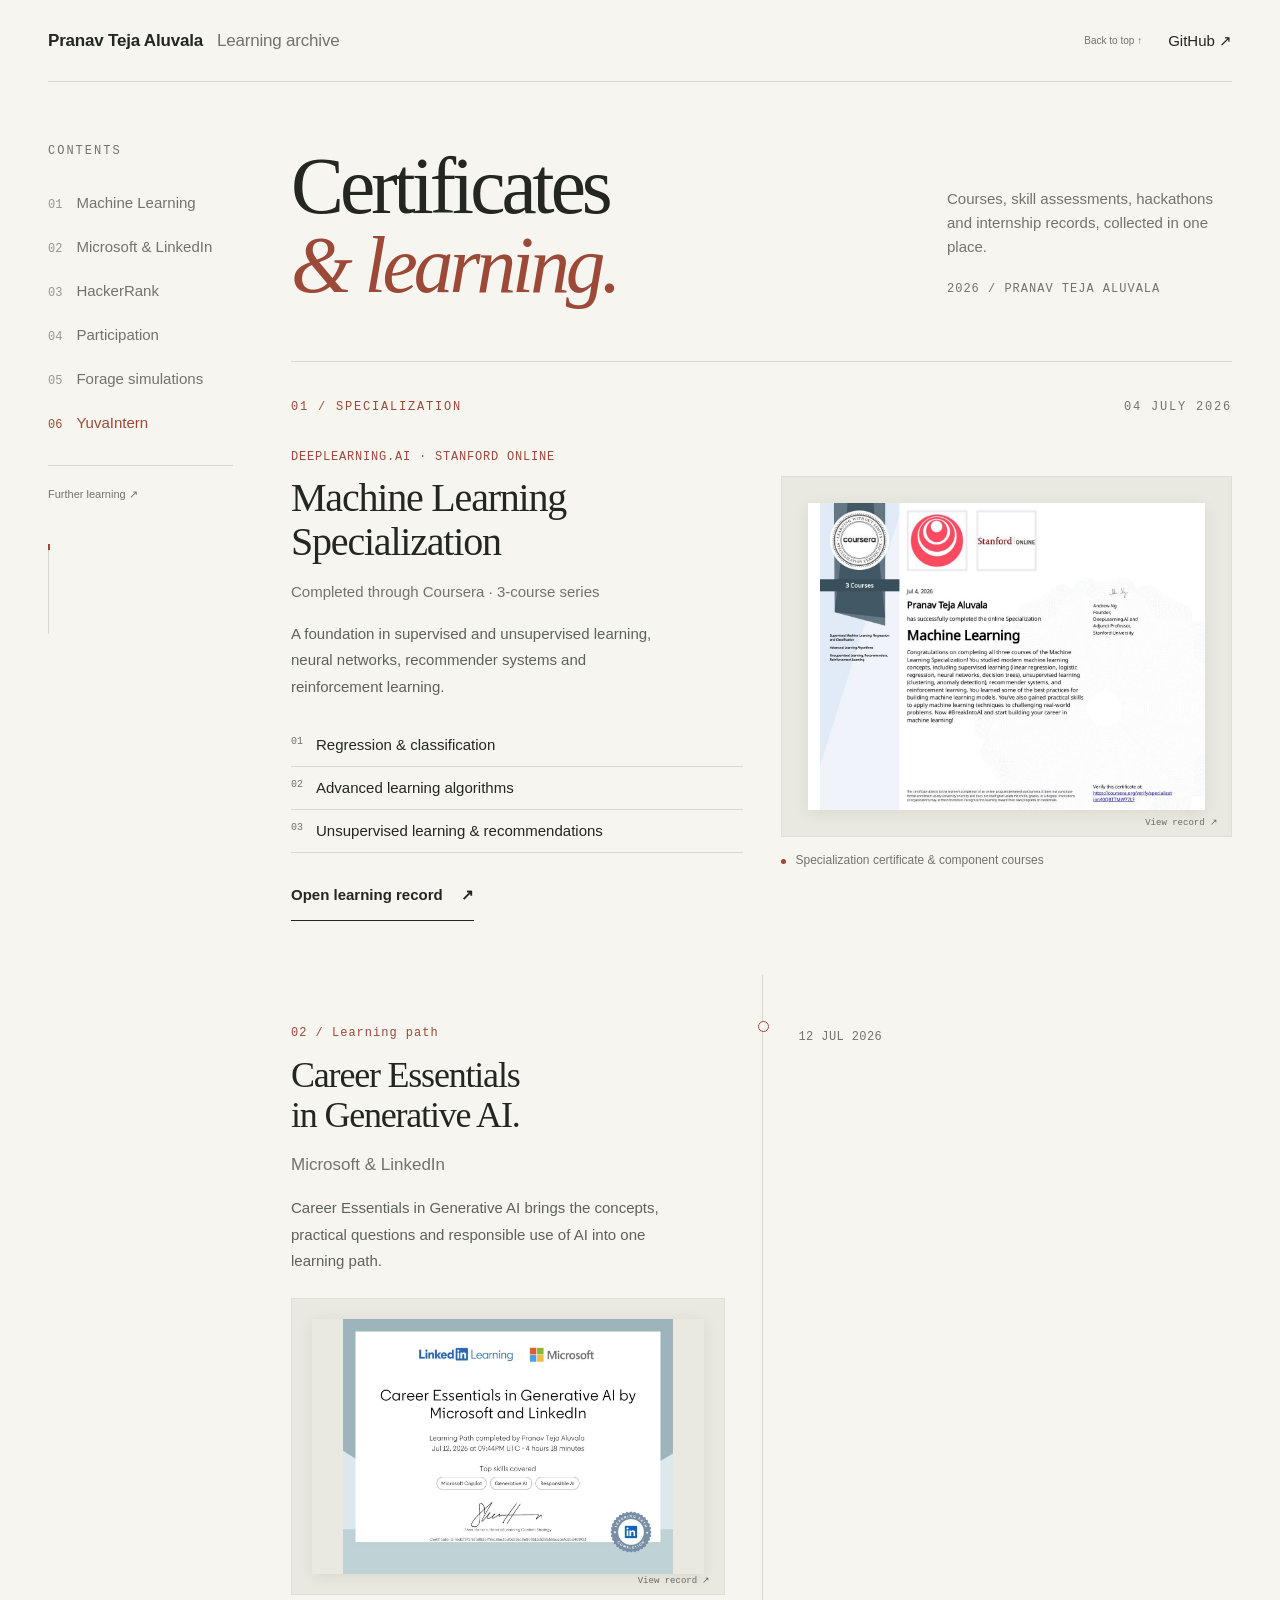
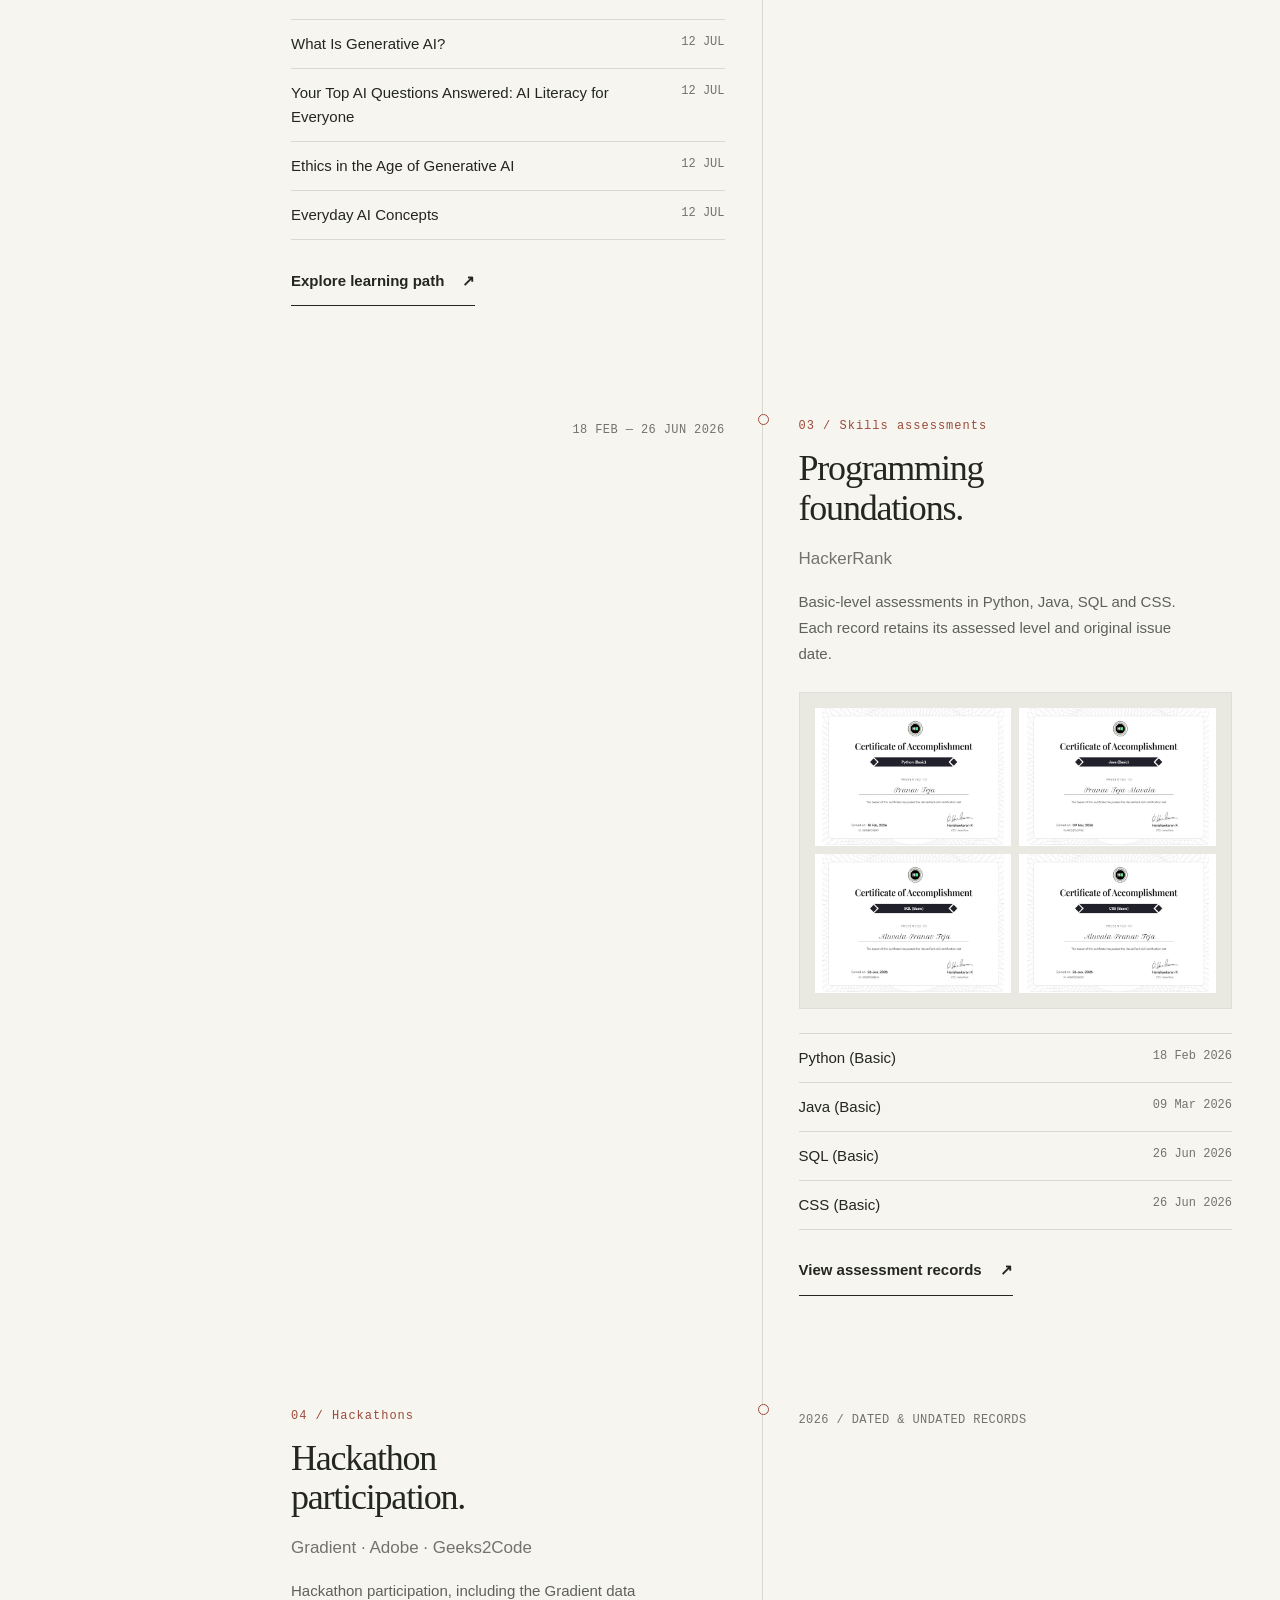
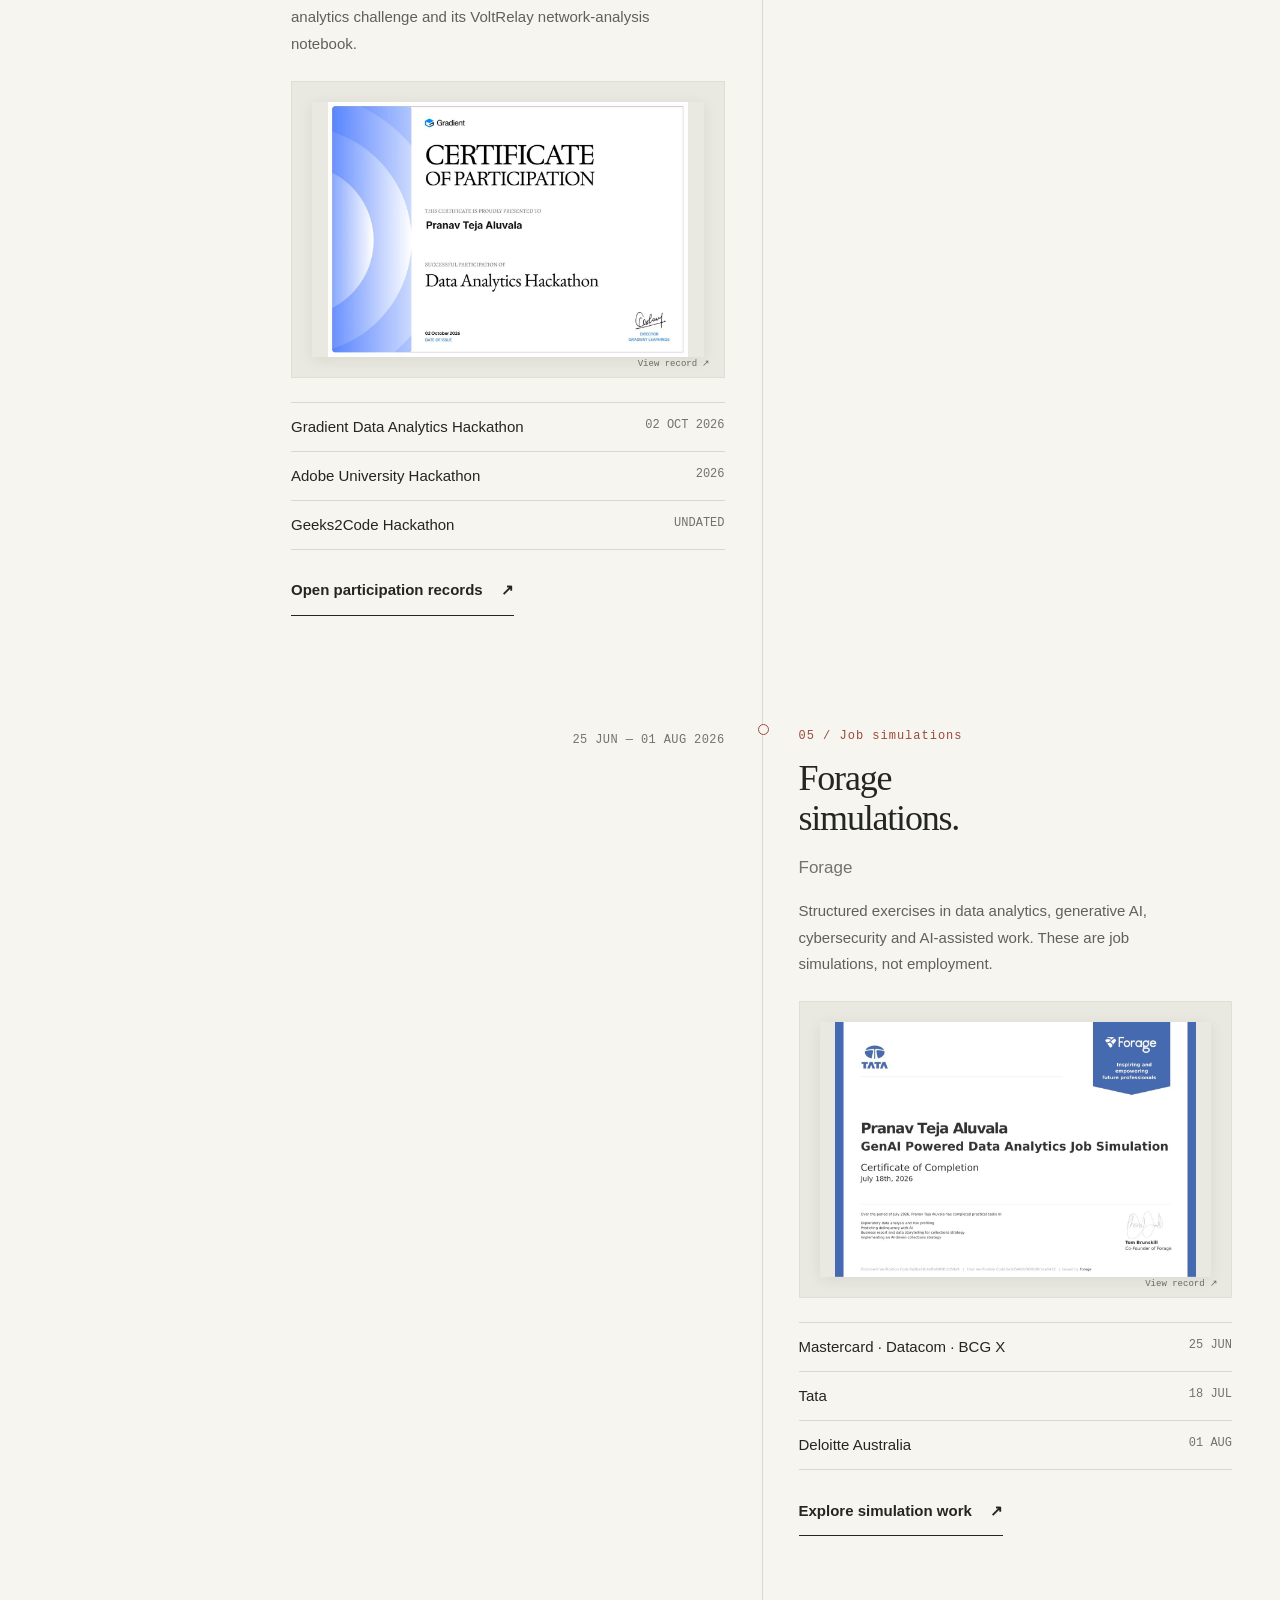
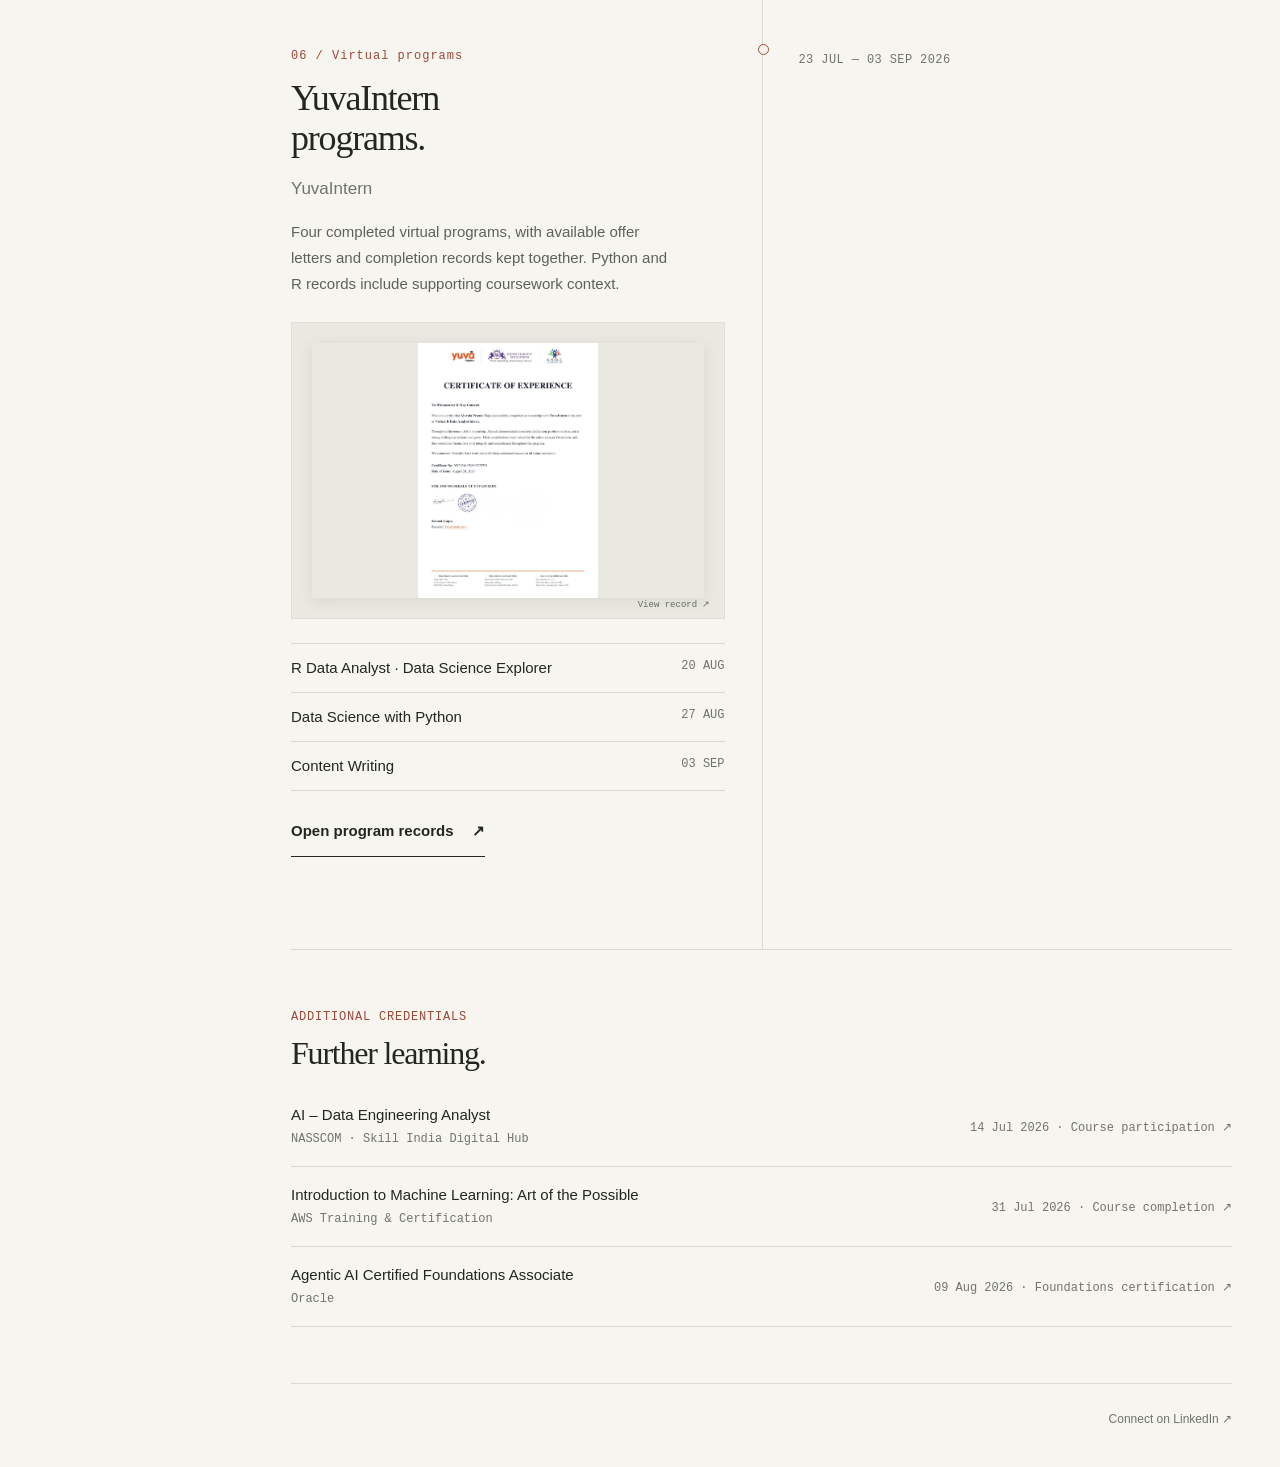
==== commit 925a550e: "Updated --2026-10-24" ====
--- a/certs.html
+++ b/certs.html
@@ -73,7 +73,7 @@
 }
 function toggleZoom(view){const enlarged=view.classList.toggle('zoomed');const button=view.closest('figure').querySelector('[data-zoom]');button.textContent=enlarged?'Fit certificate −':'Enlarge +';button.setAttribute('aria-pressed',String(enlarged));if(!enlarged){view.scrollTop=0;view.scrollLeft=0}}
 document.addEventListener('click',e=>{const open=e.target.closest('[data-open]'),image=e.target.closest('[data-image-key]'),close=e.target.closest('[data-close]'),zoom=e.target.closest('[data-zoom]');if(open)openRecord(open.dataset.open);else if(image){const path=image.dataset.imageKey.split(':');openRecord(path[0],Number(path[1]||0))}else if(close)recordDialog.close();else if(zoom)toggleZoom(zoom.closest('figure').querySelector('.certificate-viewport'));});
-recordDialog.addEventListener('dblclick',e=>{const view=e.target.closest('.certificate-viewport');if(view)toggleZoom(view)});
+recordDialog.addEventListener('dblclick',e=>{const view=e.target.closest('.certificate-viewport');if(view&&!e.sourceCapabilities?.firesTouchEvents)toggleZoom(view)});
 let touchStart=null,lastTap=0;
 recordDialog.addEventListener('touchstart',e=>{if(e.touches.length!==1){touchStart=null;return}const t=e.touches[0];touchStart={x:t.clientX,y:t.clientY,target:e.target,time:Date.now()};},{passive:true});
 recordDialog.addEventListener('touchend',e=>{if(!touchStart)return;const t=e.changedTouches[0],dx=t.clientX-touchStart.x,dy=t.clientY-touchStart.y,view=touchStart.target.closest('.certificate-viewport');if(view&&Math.abs(dx)<12&&Math.abs(dy)<12){const now=Date.now();if(now-lastTap<300)toggleZoom(view);lastTap=now}else if(!view&&Math.abs(dx)>85&&Math.abs(dy)<40&&Date.now()-touchStart.time<600){const i=groups.findIndex(g=>g.key===activeCollection)+(dx<0?1:-1);if(groups[i])openRecord(groups[i].key)}touchStart=null},{passive:true});
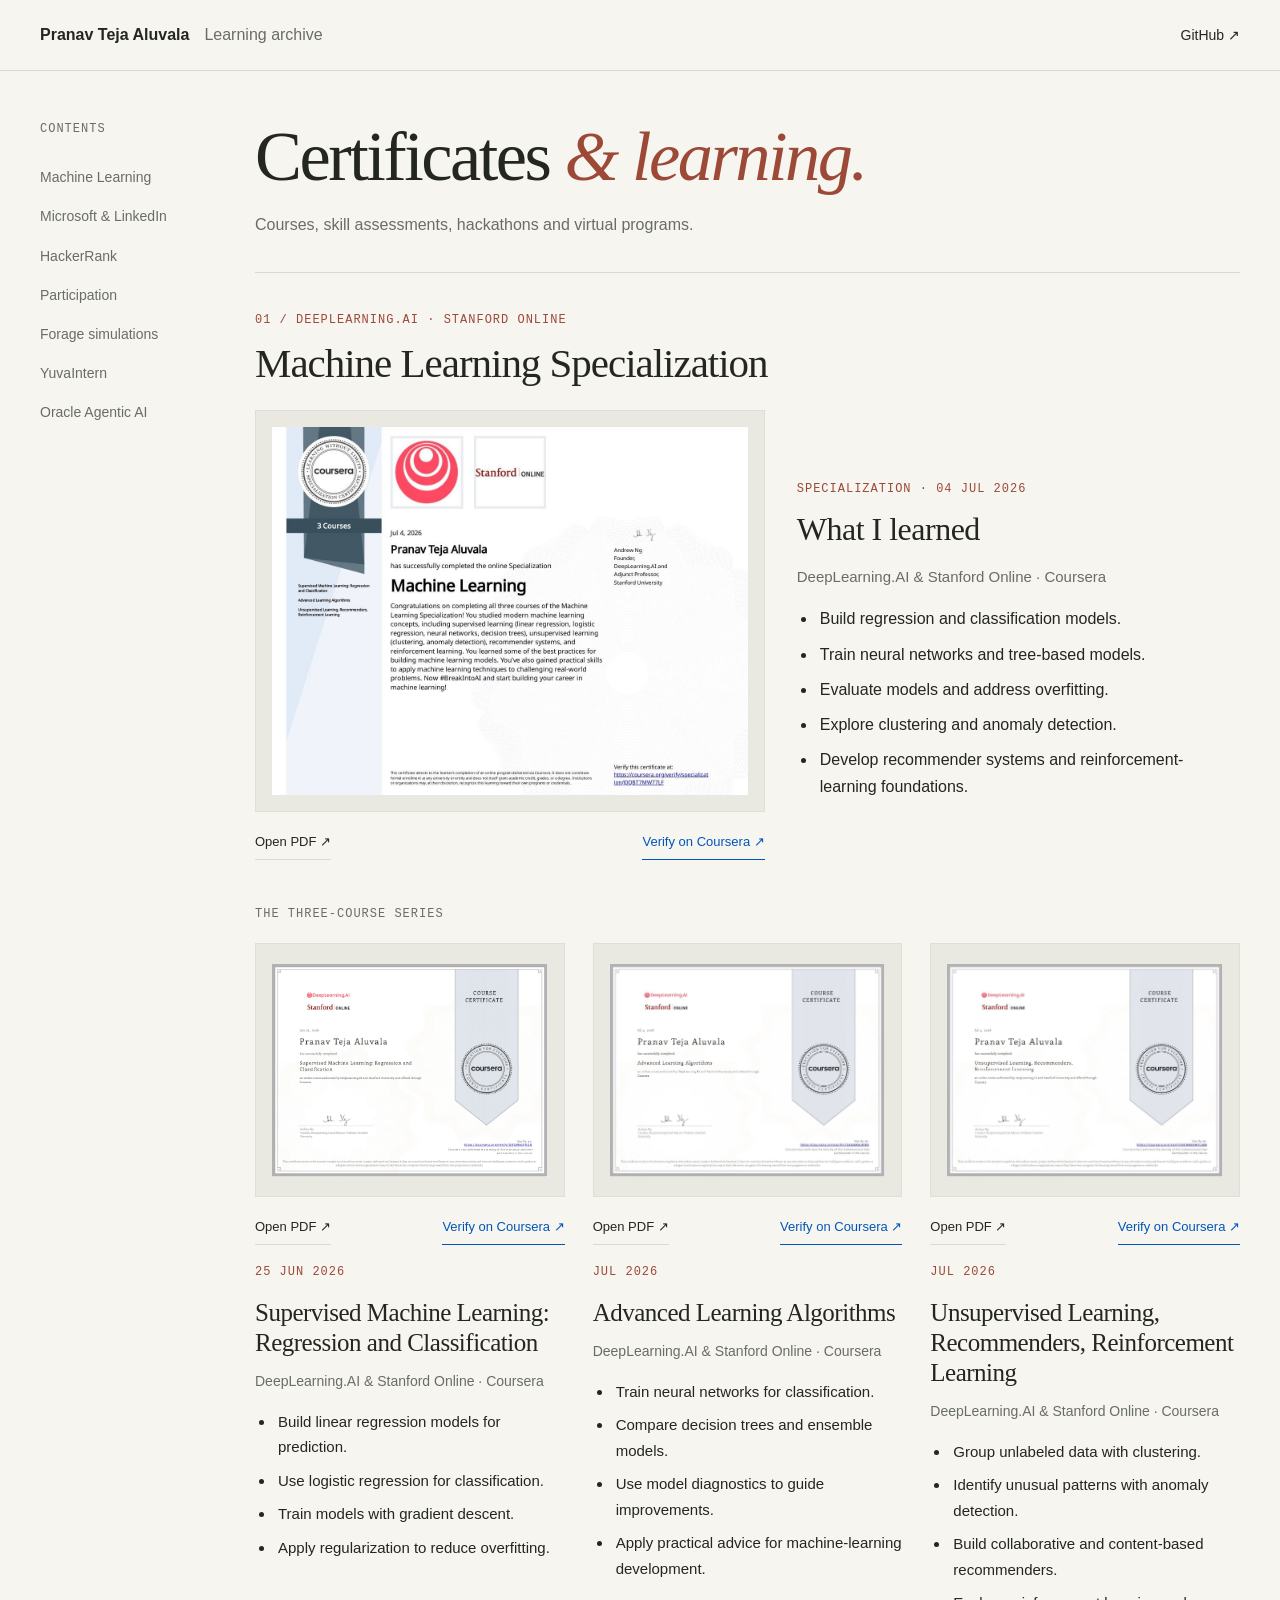
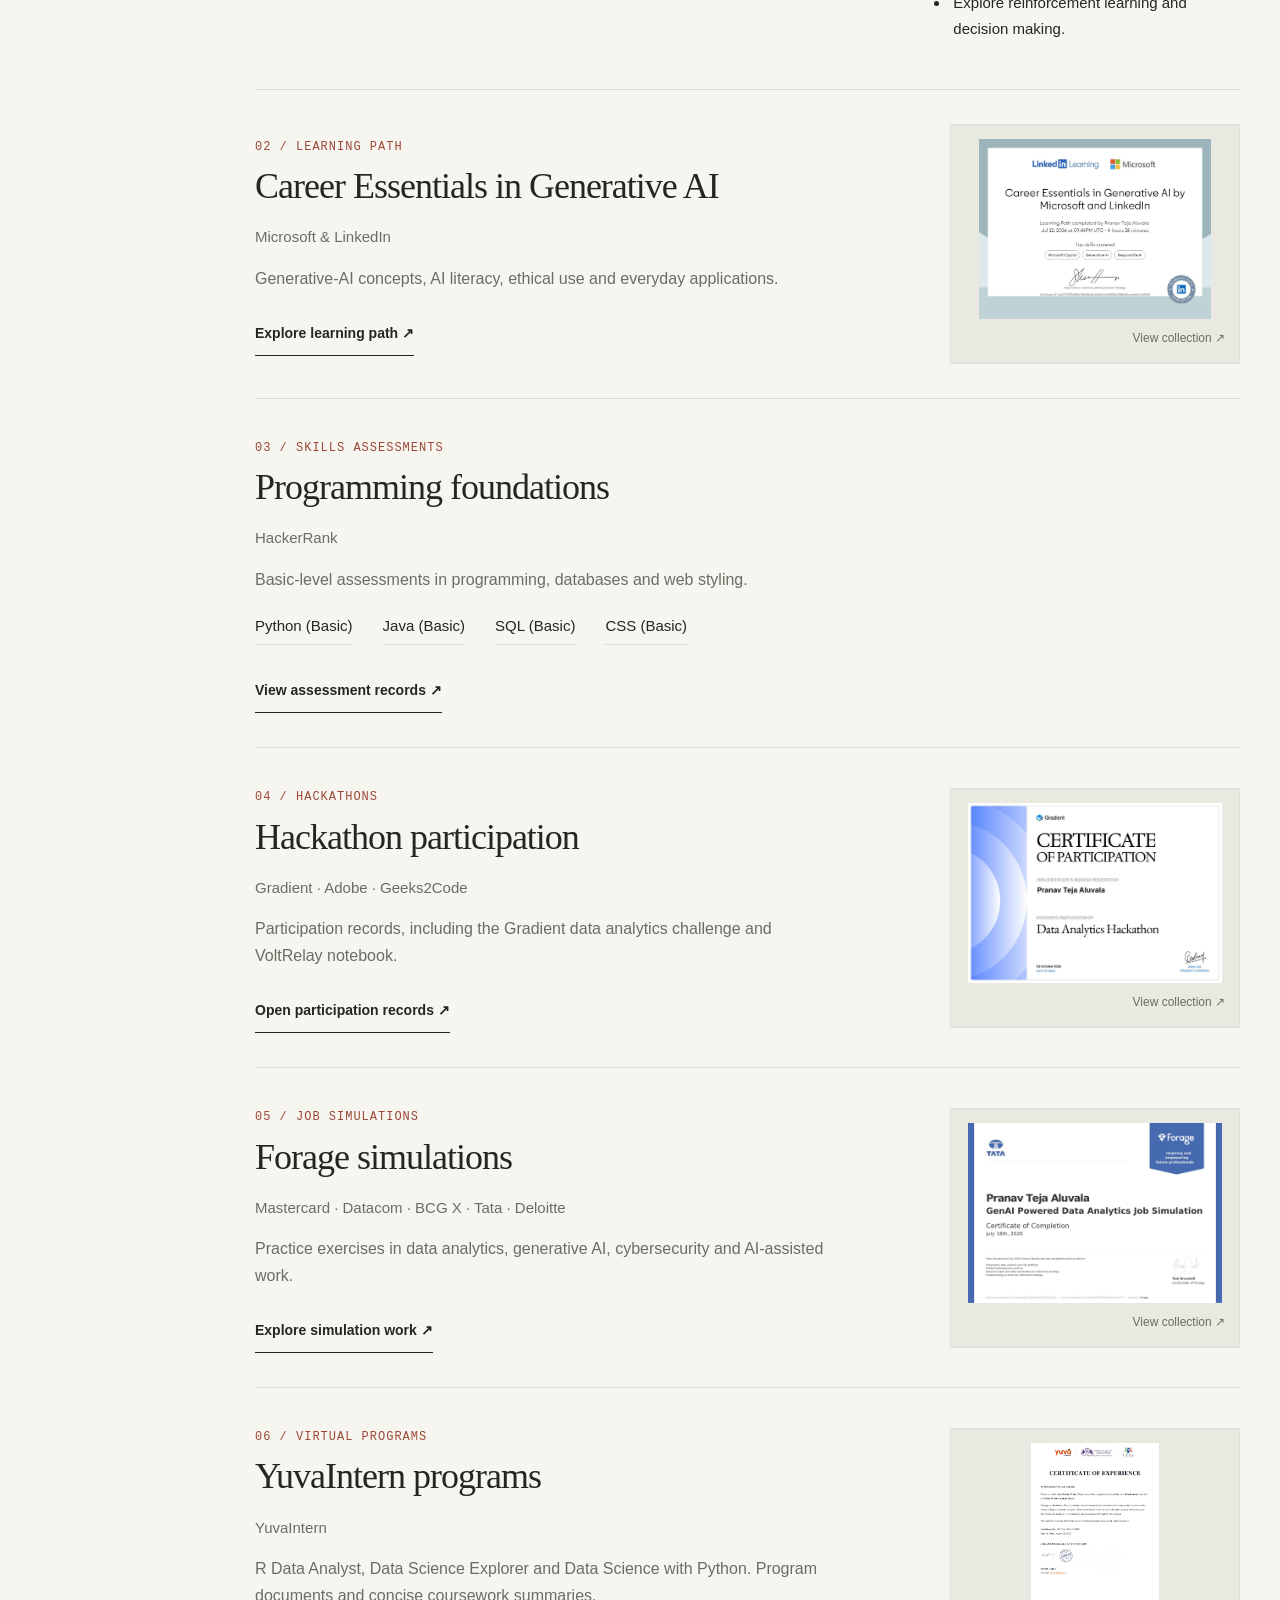
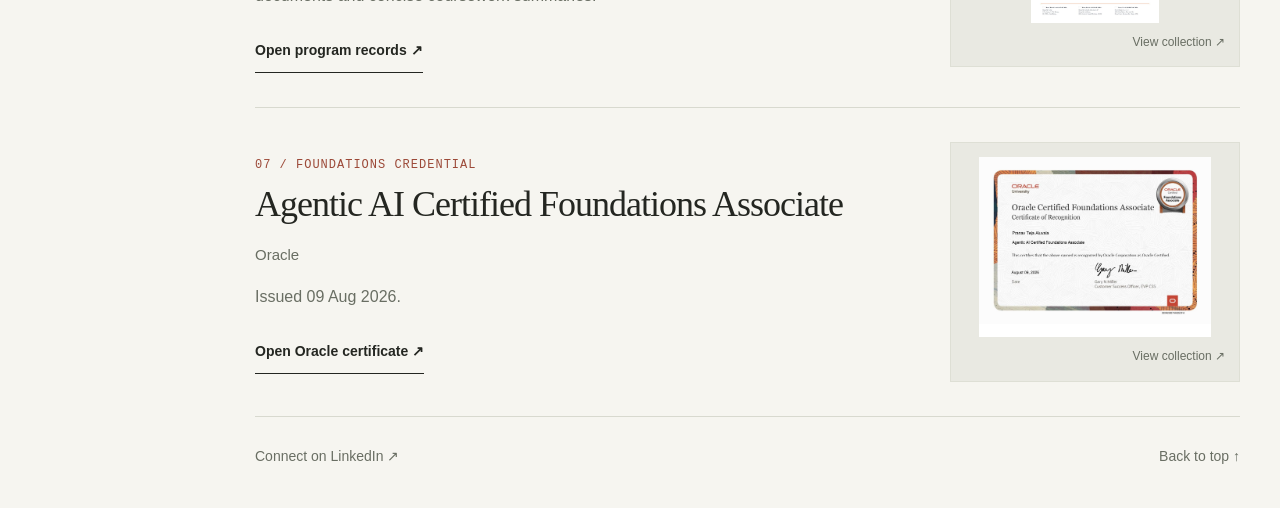
==== commit 344b03fa: "Updated --2026-10-24" ====
--- a/certs.html
+++ b/certs.html
@@ -1,86 +1,29 @@
 <!doctype html>
-<html lang="en"><head><meta charset="utf-8"><meta name="viewport" content="width=device-width,initial-scale=1"><title>Certificates & learning — Pranav Teja Aluvala</title><meta name="description" content="An organized record of Pranav Teja Aluvala's courses, assessments, hackathons, simulations and virtual internship programs.">
-<style>
-:root{--paper:#f6f5f0;--ink:#242621;--muted:#72746b;--rule:#d8d9cf;--accent:#9c4938;--white:#fff;--serif:Georgia,'Times New Roman',serif;--sans:Arial,Helvetica,sans-serif;--mono:'Courier New',monospace;color-scheme:light}*{box-sizing:border-box}html{scroll-behavior:smooth;scroll-padding-top:130px}body{margin:0;background:var(--paper);color:var(--ink);font:15px/1.6 var(--sans);-webkit-font-smoothing:antialiased}button,a,input{touch-action:manipulation}button,input{font:inherit}button{cursor:pointer}a{color:inherit;text-decoration:none}a:hover{color:var(--accent)}button:focus-visible,a:focus-visible{outline:2px solid var(--accent);outline-offset:5px}button{color:inherit}button:disabled{opacity:.45;cursor:default}.skip{position:absolute;top:-80px;left:20px;background:var(--ink);color:white;padding:10px;z-index:100}.skip:focus{top:10px}.site-header{position:sticky;top:0;z-index:20;background:var(--paper);border-bottom:1px solid var(--rule);height:82px;display:flex;justify-content:space-between;align-items:center;margin:0 48px}.wordmark{font-weight:600;letter-spacing:-.2px}.wordmark span{color:var(--muted);font-weight:400;margin-left:14px}.top-links{display:flex;align-items:center;gap:26px;font-size:12px}.top-links svg{width:13px;height:13px;vertical-align:-2px;margin-left:5px}.top-links button{border:0;background:none;padding:0;color:var(--muted)}.layout{display:grid;grid-template-columns:185px minmax(0,1fr);gap:58px;max-width:1440px;margin:auto;padding:0 48px}.index{position:sticky;top:134px;align-self:start;padding:10px 0 0}.index-title{font:10px var(--mono);letter-spacing:2px;text-transform:uppercase;color:var(--muted);margin:0 0 23px}.index a{display:flex;gap:14px;padding:8px 0;color:var(--muted);font-size:12px;align-items:baseline}.index a span{font:10px var(--mono);color:#94988e}.index a[aria-current=true]{color:var(--accent)}.index a[aria-current=true] span{color:var(--accent)}.index .index-extra{margin-top:20px;border-top:1px solid var(--rule);padding-top:20px;font-size:11px}.index-progress{height:90px;width:1px;background:var(--rule);position:relative;margin-top:30px}.index-progress i{display:block;width:2px;height:100%;background:var(--accent);transform:scaleY(0);transform-origin:top}main{min-width:0}.hero{padding:65px 0 57px;border-bottom:1px solid var(--rule);display:flex;justify-content:space-between;align-items:flex-end;gap:40px}.hero h1{font:normal clamp(54px,6.2vw,91px)/.99 var(--serif);letter-spacing:-4px;margin:0}.hero h1 em{font-weight:normal;color:var(--accent)}.hero-copy{max-width:260px;padding-bottom:5px;color:var(--muted);font-size:13px}.hero-copy p{margin:0 0 16px}.year{font:10px var(--mono);letter-spacing:1px}.collection-heading{display:flex;justify-content:space-between;align-items:center;margin:38px 0 24px;font:10px var(--mono);text-transform:uppercase;letter-spacing:1.8px;color:var(--muted)}.collection-heading .number{color:var(--accent)}.feature{padding:0 0 54px;scroll-margin-top:110px}.feature-grid{display:grid;grid-template-columns:1fr 1fr;gap:38px;align-items:center}.date{font:10px var(--mono);letter-spacing:.8px;text-transform:uppercase;color:var(--accent)}h2{font:normal 40px/1.1 var(--serif);letter-spacing:-1.2px;margin:12px 0 16px}.feature .issuer{font-size:12px;line-height:1.6;max-width:300px}.issuer{color:var(--muted);margin:0 0 17px}.summary{font-size:13px;max-width:390px;color:#5e6258}.learning-list{font-size:12px;list-style:none;padding:0;margin:24px 0}.learning-list li{padding:9px 0;border-bottom:1px solid var(--rule);display:flex;gap:13px}.learning-list li span{font:10px var(--mono);color:var(--muted);margin-top:3px}.text-link{display:inline-flex;gap:18px;align-items:center;font-size:12px;border:0;background:none;border-bottom:1px solid var(--ink);padding:0 0 6px;font-weight:600}.text-link:hover{color:var(--accent);border-color:var(--accent)}.text-link svg{width:15px;height:15px}.preview{position:relative;background:#e9e9e1;padding:26px;border:1px solid #dedfd5;width:100%;display:block}.preview img{display:block;width:100%;height:auto;max-height:330px;object-fit:contain;box-shadow:0 3px 14px #25291c14}.preview:after{content:'View record ↗';position:absolute;right:13px;bottom:8px;font:9px var(--mono);color:#676b5d}.feature-note{display:flex;gap:10px;align-items:center;margin-top:14px;color:var(--muted);font-size:10px}.feature-note i{width:5px;height:5px;background:var(--accent);border-radius:50%}.timeline{position:relative;padding-bottom:30px}.timeline:before{content:'';position:absolute;left:50%;top:0;bottom:0;width:1px;background:var(--rule)}.entry{position:relative;display:grid;grid-template-columns:1fr 1fr;column-gap:74px;padding:42px 0 62px;scroll-margin-top:102px}.entry:before{content:'';position:absolute;left:calc(50% - 4px);top:46px;width:9px;height:9px;background:var(--paper);border:1px solid var(--accent);border-radius:50%;z-index:1}.entry .entry-body{grid-column:1;grid-row:1}.entry:nth-child(even) .entry-body{grid-column:2}.entry .entry-date{grid-column:2;grid-row:1;font:10px var(--mono);color:var(--muted);padding-top:1px;letter-spacing:.4px}.entry:nth-child(even) .entry-date{grid-column:1;text-align:right}.entry-number{font:10px var(--mono);color:var(--accent);letter-spacing:1px}.entry h2{font-size:36px;margin-top:12px}.entry .summary{margin-bottom:20px}.entry .preview{padding:20px;margin:24px 0}.entry .preview img{max-height:255px}.mini-list{border-top:1px solid var(--rule);margin:22px 0}.mini-row{display:flex;justify-content:space-between;gap:18px;padding:12px 0;border-bottom:1px solid var(--rule);font-size:12px}.mini-row small{font:9px var(--mono);color:var(--muted);white-space:nowrap;margin-top:3px}.mini-row span{display:block}.mini-row button{background:none;border:0;padding:0;text-align:left;line-height:1.5}.stack-preview{display:grid;grid-template-columns:1fr 1fr;gap:8px;background:#e9e9e1;padding:15px;border:1px solid #dedfd5;margin:24px 0}.stack-preview img{width:100%;aspect-ratio:1.42;object-fit:contain;background:white;display:block}.stack-preview button{padding:0;border:0;background:white}.subtle{font-size:10px;color:var(--muted)}.additional{padding:48px 0 56px;border-top:1px solid var(--rule)}.additional h2{font-size:32px}.additional .mini-row{align-items:center;padding:17px 0}.additional .mini-row small{white-space:normal}.footer{border-top:1px solid var(--rule);padding:26px 0 38px;display:flex;justify-content:space-between;gap:30px;font-size:10px;color:var(--muted)}.footer p{margin:0;max-width:520px}.footer a{white-space:nowrap}.backtop{background:none;border:0;font-size:10px;padding:0}.mobile-index{display:none}.sr{position:absolute;width:1px;height:1px;overflow:hidden;clip:rect(0,0,0,0)}dialog{border:0;padding:0;background:var(--paper);color:var(--ink);width:min(1180px,calc(100vw - 64px));max-height:calc(100dvh - 64px);box-shadow:0 20px 120px #0003}dialog::backdrop{background:#1a1e1acc;backdrop-filter:blur(4px)}.dialog-bar{display:flex;justify-content:space-between;align-items:center;padding:20px 28px;border-bottom:1px solid var(--rule);position:sticky;top:0;background:var(--paper);z-index:2}.dialog-context{font:10px var(--mono);letter-spacing:1.3px;text-transform:uppercase;color:var(--muted)}.close{border:1px solid var(--rule);background:none;font-size:11px;padding:7px 14px}.detail{padding:34px 38px 38px}.detail h2{font-size:42px;max-width:750px;margin:9px 0 12px}.record-header{display:flex;justify-content:space-between;gap:20px;align-items:flex-end;margin-bottom:28px}.record-header p{margin:0;font-size:12px;color:var(--muted)}.provider-word{font-size:25px;font-weight:700;color:#0056d2;letter-spacing:-1px}.preview-label{font:9px var(--mono);color:var(--muted);margin:5px 0 15px}.course-layout{display:grid;grid-template-columns:1fr 260px;gap:24px}.document-frame{border:0;cursor:zoom-in;background:#e8e9e2;padding:24px;min-width:0}.document-frame img{width:100%;display:block;max-height:440px;object-fit:contain}.course-sidebar{background:#efefe9;padding:22px}.course-sidebar h3{font-size:12px;margin:0 0 16px}.course-item{display:flex;gap:12px;padding:14px 0;border-bottom:1px solid var(--rule);font-size:11px;line-height:1.5}.course-item:last-child{border:0}.course-item .check{flex-shrink:0;color:#397454;font-size:13px}.course-item button{border:0;background:none;text-align:left;font-size:11px;line-height:1.5;padding:0}.course-item small{display:block;color:var(--muted);font-size:9px;margin-top:4px}.verification{border-top:1px solid var(--rule);margin-top:27px;padding-top:20px;display:flex;justify-content:space-between;gap:20px;align-items:center}.verification strong{font-size:11px;display:block}.verification small{font-size:10px;color:var(--muted)}.verification a{background:#0056d2;color:white;font-size:11px;padding:11px 20px}.verification .unlinked{font-size:11px;color:var(--muted)}.record-list{display:grid;gap:0}.record-item{display:grid;grid-template-columns:220px 1fr;gap:30px;border-top:1px solid var(--rule);padding:26px 0}.record-item>button{border:0;background:#e9e9e1;padding:13px;height:fit-content}.record-item img{width:100%;height:150px;object-fit:contain;background:white;display:block}.record-item h3{font:normal 27px/1.15 var(--serif);letter-spacing:-.4px;margin:7px 0 8px}.record-item .meta{font:9px var(--mono);text-transform:uppercase;color:var(--muted)}.record-item p{font-size:12px;color:var(--muted);margin:7px 0}.record-item ul,.program ul{font-size:12px;color:#5f645b;padding-left:17px;line-height:1.8}.record-item .text-link{font-size:10px;margin-top:8px}.program{border-top:1px solid var(--rule);padding:26px 0}.program h3{font:normal 29px var(--serif);margin:0 0 8px}.program .meta{font:10px var(--mono);color:var(--muted)}.doc-flow{display:flex;gap:14px;align-items:stretch;margin-top:22px}.doc-button{flex:1;min-width:0;border:1px solid var(--rule);background:#fff;padding:14px;text-align:left;font-size:11px}.doc-button img{width:100%;height:145px;object-fit:contain;display:block;margin-bottom:10px}.doc-button small{display:block;color:var(--muted);font:9px var(--mono);margin-top:6px}.flow-arrow{align-self:center;color:var(--accent)}.doc-count{display:block;font:9px var(--mono);color:var(--accent);margin-bottom:8px}.image-dialog{width:min(1100px,calc(100vw - 48px));background:#ebece5}.image-dialog .image-viewport{padding:24px;overflow:auto;max-height:calc(90dvh - 100px)}.image-dialog img{display:block;width:100%;height:auto}.image-dialog.zoomed img{width:160%;max-width:none}.image-actions{display:flex;gap:8px}.image-actions button,.image-actions a{border:1px solid var(--rule);padding:6px 10px;background:none;font-size:10px}.image-dialog .dialog-bar{padding:14px 20px}.image-dialog .dialog-context{max-width:60%;font-size:9px}body:has(dialog[open]){overflow:hidden}.no-js{font-size:13px;padding:20px 0}
-@media(min-width:1600px){.layout{gap:80px}.hero h1{font-size:104px}.feature-grid{gap:60px}}
-@media(max-width:1100px){.layout{grid-template-columns:145px minmax(0,1fr);gap:30px;padding:0 30px}.site-header{margin:0 30px}.hero{gap:22px}.hero h1{font-size:65px;letter-spacing:-2px}.hero-copy{max-width:205px;font-size:12px}.feature-grid{gap:24px}h2{font-size:33px}.entry{column-gap:46px}.entry h2{font-size:31px}.preview{padding:18px}.course-layout{grid-template-columns:1fr 220px}}
-@media(max-width:760px){html{scroll-padding-top:145px}.site-header{height:68px;margin:0 20px}.wordmark{font-size:12px}.wordmark span{display:none}.top-links{gap:14px;font-size:10px}.layout{display:block;padding:0 22px}.index{display:none}.mobile-index{position:sticky;top:68px;z-index:15;background:var(--paper);display:flex;overflow-x:auto;gap:23px;padding:13px 22px;border-bottom:1px solid var(--rule);scrollbar-width:none}.mobile-index a{font-size:10px;white-space:nowrap;color:var(--muted)}.mobile-index a[aria-current=true]{color:var(--accent)}.hero{padding:40px 0 32px;display:block}.hero h1{font-size:64px;letter-spacing:-2.8px}.hero-copy{max-width:280px;margin-top:23px}.hero-copy p{margin-bottom:11px}.feature-grid{grid-template-columns:1fr;gap:24px}.collection-heading{margin-top:28px;font-size:9px;letter-spacing:1.2px}.feature{padding-bottom:36px}.feature h2{max-width:300px;font-size:38px}.feature .preview{padding:22px}.feature .preview img{max-height:300px}.feature .learning-list{margin:20px 0}.timeline:before{left:5px}.entry{display:block;padding:24px 0 36px 29px;scroll-margin-top:134px}.entry:before{left:1px;top:30px}.entry .entry-date,.entry:nth-child(even) .entry-date{text-align:left;margin-bottom:14px;font-size:9px}.entry h2{font-size:37px;margin:10px 0 12px}.entry .preview{margin:22px 0}.entry .preview img{max-height:290px}.entry .summary{font-size:12px}.mini-row{font-size:11px;gap:10px}.mini-row small{font-size:8px}.additional{padding:32px 0}.additional .mini-row{display:block}.additional .mini-row small{display:block;margin-top:8px}.footer{display:block;padding-bottom:28px}.footer a{display:inline-block;margin-top:15px}dialog{width:calc(100vw - 18px);max-height:calc(100dvh - 20px)}.dialog-bar{padding:13px 17px}.dialog-context{font-size:9px;letter-spacing:.6px}.detail{padding:23px 20px}.detail h2{font-size:34px;letter-spacing:-1px}.record-header{display:block;margin-bottom:20px}.provider-word{margin-bottom:15px}.course-layout{display:block}.document-frame{padding:13px}.course-sidebar{margin-top:16px;padding:18px}.course-item{font-size:11px}.verification{display:block}.verification a{display:inline-block;margin-top:15px}.record-item{grid-template-columns:1fr;gap:16px}.record-item>button{max-width:100%;padding:16px}.record-item img{height:210px}.record-item h3{font-size:28px}.doc-flow{gap:10px}.doc-button{padding:10px;font-size:10px}.doc-button img{height:110px}.image-dialog{width:calc(100vw - 16px)}.image-dialog .dialog-context{max-width:48%}.image-actions{gap:4px}.image-actions button,.image-actions a{padding:6px;font-size:9px}.image-dialog .image-viewport{padding:10px;max-height:80dvh}}
-@media(prefers-reduced-motion:reduce){html{scroll-behavior:auto}*,*::before,*::after{animation:none!important;transition:none!important}}
-@media print{.index,.mobile-index,.top-links,dialog{display:none!important}.site-header{position:static}.layout{display:block}.entry{break-inside:avoid}.hero{padding-top:20px}.preview{background:white}}
-
-/* Large editorial records: one collection, one reading surface. */
-body{font-size:17px}.top-links,.index a,.feature .issuer,.hero-copy,.summary,.learning-list,.text-link,.mini-row{font-size:15px}.date,.entry-date,.entry-number,.collection-heading,.year,.index-title{font-size:12px!important}.mini-row small,.feature-note,.subtle,.footer,.mobile-index a{font-size:12px}.index a{padding:10px 0}.index a span{font-size:12px}.hero-copy{max-width:285px}.summary{line-height:1.75}.text-link{min-height:44px}.mini-row{line-height:1.6}.feature .issuer{max-width:350px}
-#record-dialog{inset:0;margin:0;width:100%;max-width:none;height:100dvh;max-height:none;box-shadow:none;overscroll-behavior:contain;scroll-behavior:smooth}#record-dialog::backdrop{background:var(--paper);backdrop-filter:none}.dialog-bar{padding:16px 34px;gap:25px;min-height:80px}.close{min-height:44px;font-size:14px;padding:9px 16px;white-space:nowrap}.dialog-context{font-size:11px;white-space:nowrap}#record-tabs{display:flex;gap:24px;overflow:auto;scrollbar-width:none;align-items:center}#record-tabs button{border:0;border-bottom:2px solid transparent;background:none;padding:11px 0;font-size:13px;white-space:nowrap;color:var(--muted)}#record-tabs button[aria-current=true]{border-color:var(--accent);color:var(--ink)}.detail{max-width:1512px;margin:auto;padding:40px 40px 80px}.collection-intro{display:flex;align-items:end;justify-content:space-between;gap:32px;padding-bottom:35px;border-bottom:1px solid var(--rule)}.collection-intro h2{font:normal clamp(40px,4.6vw,70px)/1.07 var(--serif);letter-spacing:-2px;margin:10px 0 0;max-width:900px}.collection-intro p{max-width:290px;font-size:15px;color:var(--muted);margin:0}.certificate-row{display:grid;grid-template-columns:minmax(0,1.45fr) minmax(0,1fr);gap:48px;align-items:center;padding:48px 0;border-bottom:1px solid var(--rule);scroll-margin-top:100px}.certificate-row:nth-of-type(even){grid-template-columns:minmax(0,1fr) minmax(0,1.45fr)}.certificate-row:nth-of-type(even) .certificate-art{grid-column:2;grid-row:1}.certificate-row:nth-of-type(even) .certificate-copy{grid-column:1;grid-row:1}.certificate-art{min-width:0;margin:0}.certificate-viewport{background:#e9e9e2;border:1px solid #dedfd5;padding:24px;overflow:auto;max-height:850px;cursor:zoom-in;scrollbar-width:thin;overscroll-behavior:contain}.certificate-viewport img{display:block;width:100%;height:auto;max-height:740px;object-fit:contain;margin:auto;transition:width .25s ease}.certificate-viewport.zoomed{cursor:zoom-out}.certificate-viewport.zoomed img{width:175%;max-width:none;max-height:none}.certificate-tools{display:flex;justify-content:space-between;align-items:center;gap:18px;padding:14px 0;font-size:13px}.certificate-tools button{background:none;border:1px solid var(--rule);min-height:42px;padding:8px 14px}.certificate-tools a{border-bottom:1px solid var(--rule);padding:8px 0}.certificate-tools a.verify{color:#0056d2;border-bottom-color:#0056d2;font-weight:600}.certificate-copy h3{font:normal clamp(30px,3vw,46px)/1.13 var(--serif);letter-spacing:-1px;margin:15px 0 20px}.certificate-copy .issuer{font-size:17px;line-height:1.6}.certificate-copy ul{font-size:17px;line-height:1.85;padding-left:20px;color:#5e6258}.certificate-copy li{padding-left:4px;margin-bottom:10px}.certificate-copy .recipient{font-size:14px;color:var(--muted);margin-top:26px}.course-outline{list-style:none!important;padding:0!important;margin:25px 0 0}.course-outline li{border-top:1px solid var(--rule);padding:14px 0!important;margin:0!important;font-size:15px;display:flex;gap:14px}.course-outline span{color:var(--accent)}.program-heading{padding-top:54px}.program-heading h3{font:normal 38px var(--serif);margin:8px 0}.program-heading p{font-size:15px;color:var(--muted)}.program-heading+.certificate-row{padding-top:32px}.collection-end{padding-top:35px;display:flex;justify-content:space-between;gap:20px}.collection-end button{border:1px solid var(--rule);background:none;padding:13px 20px;min-height:48px;font-size:15px}.record-counter{font:12px var(--mono);color:var(--accent);letter-spacing:1px}.certificate-copy .text-link{margin-top:16px}body:has(#record-dialog[open]){overflow:hidden}
-@media(max-width:1100px){.dialog-context{display:none}.detail{padding:38px 32px 65px}.certificate-row{gap:35px}.certificate-copy h3{font-size:32px}.certificate-copy ul{font-size:16px}.dialog-bar{padding:12px 25px}#record-tabs{gap:20px}}
-@media(max-width:760px){.hero-copy,.entry .summary,.feature .issuer,.summary,.learning-list,.mini-row{font-size:16px}.top-links{font-size:12px}.mobile-index a{font-size:13px}.mobile-index{padding-top:15px;padding-bottom:15px}.hero h1{font-size:62px}.dialog-bar{padding:10px 16px;display:grid;grid-template-columns:1fr;gap:4px}.close{justify-self:start;border:0;padding:5px 0}.dialog-bar #record-tabs{width:100%;gap:22px}.detail{padding:30px 20px 55px}.collection-intro{display:block;padding-bottom:25px}.collection-intro h2{font-size:42px;letter-spacing:-1.5px}.collection-intro p{margin-top:19px;max-width:100%;font-size:15px}.certificate-row,.certificate-row:nth-of-type(even){display:flex;flex-direction:column;gap:22px;padding:35px 0;scroll-margin-top:160px;align-items:stretch}.certificate-art{width:100%}.certificate-viewport{padding:10px;max-height:75dvh}.certificate-viewport img{max-height:none}.certificate-copy h3{font-size:32px;margin-top:10px}.certificate-copy ul,.certificate-copy .issuer{font-size:16px}.certificate-tools{font-size:12px;gap:8px}.certificate-tools button{font-size:13px}.certificate-copy .recipient{margin-top:20px}.collection-end button{font-size:13px;padding:12px}.program-heading h3{font-size:32px}.record-counter{font-size:11px}}
-
-</style></head><body>
-<a class="skip" href="#main">Skip to learning records</a>
-<header class="site-header"><a class="wordmark" href="https://github.com/Pranav-Teja-Aluvala">Pranav Teja Aluvala<span>Learning archive</span></a><div class="top-links"><button type="button" class="backtop">Back to top ↑</button><a href="https://github.com/Pranav-Teja-Aluvala" target="_blank" rel="noopener noreferrer">GitHub ↗</a></div></header>
-<nav class="mobile-index" aria-label="Collections"></nav>
-<div class="layout"><aside class="index"><p class="index-title">Contents</p><nav aria-label="Learning index"></nav><a class="index-extra" href="#additional">Further learning ↗</a><div class="index-progress" aria-hidden="true"><i></i></div></aside>
-<main id="main"><section class="hero"><h1>Certificates<br><em>& learning.</em></h1><div class="hero-copy"><p>Courses, skill assessments, hackathons and internship records, collected in one place.</p><span class="year">2026 / PRANAV TEJA ALUVALA</span></div></section>
-<section class="feature" id="machine-learning" aria-labelledby="ml-title"><div class="collection-heading"><span class="number">01 / Specialization</span><span>04 July 2026</span></div><div class="feature-grid"><div><p class="date">DeepLearning.AI · Stanford Online</p><h2 id="ml-title">Machine Learning<br>Specialization</h2><p class="issuer">Completed through Coursera · 3-course series</p><p class="summary">A foundation in supervised and unsupervised learning, neural networks, recommender systems and reinforcement learning.</p><ol class="learning-list"><li><span>01</span>Regression & classification</li><li><span>02</span>Advanced learning algorithms</li><li><span>03</span>Unsupervised learning & recommendations</li></ol><button class="text-link" type="button" data-open="ml">Open learning record <span aria-hidden="true">↗</span></button></div><div><button class="preview" type="button" data-open="ml" aria-label="Open Machine Learning Specialization"><img src="assets/certificates/machine-learning-specialization.jpg" alt="Machine Learning Specialization certificate issued to Pranav Teja Aluvala" fetchpriority="high"></button><p class="feature-note"><i></i>Specialization certificate & component courses</p></div></div></section>
-<div class="timeline" id="timeline"></div>
-<section class="additional" id="additional"><p class="date">Additional credentials</p><h2>Further learning.</h2><div id="additional-records"></div></section>
-<footer class="footer"><p></p><a href="https://www.linkedin.com/in/aluvala-pranav-teja" target="_blank" rel="noopener noreferrer">Connect on LinkedIn ↗</a></footer>
-<noscript><p class="no-js">For the complete static collection, <a href="https://github.com/Pranav-Teja-Aluvala/Pranav-Teja-Aluvala/blob/main/certs.md">view the GitHub archive</a>. Interactive learning records require JavaScript.</p></noscript></main></div>
-<dialog id="record-dialog" aria-labelledby="record-title"><div class="dialog-bar"><button class="close" type="button" data-close="record-dialog">← Collections</button><nav id="record-tabs" aria-label="Browse collections"></nav><span class="dialog-context" id="record-context"></span></div><div class="detail" id="record-content"></div></dialog>
-
-<script src="assets/vendor/gsap.min.js"></script><script src="assets/vendor/ScrollTrigger.min.js"></script>
-<script>
-const records={"ml": {"title": "Machine Learning Specialization", "issuer": "DeepLearning.AI & Stanford Online · Coursera", "category": "AI & ML", "date": "04 Jul 2026", "image": "assets/certificates/machine-learning-specialization.jpg", "url": "https://coursera.org/verify/specialization/J0QBT7MW77LF", "kind": "Specialization", "courses": [{"title": "Supervised Machine Learning: Regression and Classification", "date": "04 Jul 2026", "note": "Included in the specialization certificate", "image": "assets/certificates/machine-learning-specialization.jpg", "url": "https://coursera.org/verify/specialization/J0QBT7MW77LF"}, {"title": "Advanced Learning Algorithms", "issuer": "DeepLearning.AI & Stanford Online · Coursera", "category": "AI & ML", "date": "Jul 2026", "image": "assets/certificates/advanced-learning-algorithms.jpg", "url": "https://coursera.org/verify/73AH4M9E4IMX", "kind": "Course completion"}, {"title": "Unsupervised Learning, Recommenders, Reinforcement Learning", "issuer": "DeepLearning.AI & Stanford Online · Coursera", "category": "AI & ML", "date": "Jul 2026", "image": "assets/certificates/unsupervised-learning-recommenders-reinforcement-learning.jpg", "url": "https://coursera.org/verify/NCM8D0WYLB88", "kind": "Course completion"}]}, "microsoft": {"title": "Career Essentials in Generative AI", "issuer": "Microsoft & LinkedIn", "category": "AI & ML", "date": "12 Jul 2026", "image": "assets/certificates/career-essentials-in-generative-ai.jpg", "url": null, "kind": "Learning path", "courses": [{"title": "What Is Generative AI?", "issuer": "LinkedIn Learning", "category": "AI & ML", "date": "12 Jul 2026", "image": "assets/certificates/what-is-generative-ai.jpg", "url": null, "kind": "Course completion"}, {"title": "Your Top AI Questions Answered: AI Literacy for Everyone", "issuer": "LinkedIn Learning", "category": "AI & ML", "date": "12 Jul 2026", "image": "assets/certificates/your-top-ai-questions-answered-ai-literacy-for-everyone.jpg", "url": null, "kind": "Course completion"}, {"title": "Ethics in the Age of Generative AI", "issuer": "LinkedIn Learning", "category": "AI & ML", "date": "12 Jul 2026", "image": "assets/certificates/ethics-in-the-age-of-generative-ai.jpg", "url": null, "kind": "Course completion"}, {"title": "Everyday AI Concepts", "issuer": "LinkedIn Learning", "category": "AI & ML", "date": "12 Jul 2026", "image": "assets/certificates/everyday-ai-concepts.jpg", "url": null, "kind": "Course completion"}]}, "hackerrank": [{"title": "Python (Basic)", "issuer": "HackerRank", "category": "Programming", "date": "18 Feb 2026", "image": "assets/certificates/python-basic.jpg", "url": null, "kind": "Skills assessment"}, {"title": "Java (Basic)", "issuer": "HackerRank", "category": "Programming", "date": "09 Mar 2026", "image": "assets/certificates/java-basic.jpg", "url": null, "kind": "Skills assessment"}, {"title": "SQL (Basic)", "issuer": "HackerRank", "category": "Programming", "date": "26 Jun 2026", "image": "assets/certificates/sql-basic.jpg", "url": null, "kind": "Skills assessment"}, {"title": "CSS (Basic)", "issuer": "HackerRank", "category": "Programming", "date": "26 Jun 2026", "image": "assets/certificates/css-basic.jpg", "url": null, "kind": "Skills assessment"}], "participation": [{"title": "Data Analytics Hackathon", "issuer": "Gradient Learnings", "category": "Participation", "date": "02 Oct 2026", "image": "assets/certificates/data-analytics-hackathon.jpg", "url": null, "kind": "Hackathon participation", "bullets": ["Worked on the VoltRelay battery-swapping network challenge.", "Used Python for data preparation, exploratory analysis and visual reporting across network, station, battery and support data."], "project": "https://github.com/Pranav-Teja-Aluvala/gradient-data-analytics-hackathon-2026"}, {"title": "Adobe University Hackathon", "issuer": "Adobe · Unstop", "category": "Participation", "date": "2026 · date not on certificate", "image": "assets/certificates/adobe-university-hackathon.jpg", "url": null, "kind": "Hackathon participation", "bullets": ["Participated in the Adobe University Hackathon.", "The supplied certificate records participation; no placement is claimed."]}, {"title": "Geeks2Code Hackathon", "issuer": "GFG Campus Body · MIET, Meerut", "category": "Participation", "date": "Date not listed", "image": "assets/certificates/geeks2code-hackathon.jpg", "url": null, "kind": "Hackathon participation", "bullets": ["Participated in the Geeks2Code Hackathon organized by the GFG Campus Body at MIET, Meerut."]}], "forage": [{"title": "Cybersecurity", "issuer": "Mastercard · Forage", "category": "Simulations", "date": "25 Jun 2026", "image": "assets/certificates/cybersecurity.jpg", "url": null, "kind": "Job simulation", "bullets": ["Designed a phishing-email simulation.", "Interpreted phishing-simulation results."]}, {"title": "Partnering with AI in the Workplace", "issuer": "Datacom · Forage", "category": "Simulations", "date": "25 Jun 2026", "image": "assets/certificates/partnering-with-ai-in-the-workplace.jpg", "url": null, "kind": "Job simulation", "bullets": ["Practiced effective prompting and AI-assisted research and design.", "Worked through an AI-assisted debugging exercise."]}, {"title": "GenAI", "issuer": "BCG X · Forage", "category": "Simulations", "date": "25 Jun 2026", "image": "assets/certificates/genai.jpg", "url": null, "kind": "Job simulation", "bullets": ["Completed data-extraction and initial-analysis tasks.", "Worked through an AI-powered financial-chatbot exercise."]}, {"title": "GenAI Powered Data Analytics", "issuer": "Tata · Forage", "category": "Simulations", "date": "18 Jul 2026", "image": "assets/certificates/genai-powered-data-analytics.jpg", "url": null, "kind": "Job simulation", "bullets": ["Explored data quality and risk profiling.", "Planned AI-assisted delinquency analysis and communicated collection-strategy insights."]}, {"title": "Data Analytics", "issuer": "Deloitte Australia · Forage", "category": "Simulations", "date": "01 Aug 2026", "image": "assets/certificates/data-analytics.jpg", "url": null, "kind": "Job simulation", "bullets": ["Completed data-analysis and forensic-technology exercises."]}], "yuva": [{"title": "R Data Analyst", "period": "23 Jul — 20 Aug 2026", "date": "20 Aug 2026", "duration": "4 weeks · Remote", "docs": [{"title": "R Data Analyst — Offer letter", "issuer": "YuvaIntern", "date": "23 Jul–20 Aug 2026", "image": "assets/certificates/yuva-r-offer.jpg", "kind": "Offer letter", "url": null}, {"title": "Virtual R Data Analyst Intern", "issuer": "YuvaIntern", "date": "20 Aug 2026", "image": "assets/certificates/yuva-r-completion.jpg", "kind": "Completion certificate", "url": null}], "bullets": ["Reports document Titanic data cleaning and visualization with R.", "Iris exercises cover statistical testing, decision-tree classification, cross-validation and final reporting."]}, {"title": "Data Science Explorer", "period": "Completed 20 Aug 2026", "date": "20 Aug 2026", "duration": "Virtual program", "docs": [{"title": "Virtual Data Science Explorer Intern", "issuer": "YuvaIntern", "date": "20 Aug 2026", "image": "assets/certificates/yuva-explorer-completion.jpg", "kind": "Completion certificate", "url": null}], "bullets": ["Completed the Virtual Data Science Explorer Intern program.", "The completion record does not detail specific tasks."]}, {"title": "Data Science with Python", "period": "23 Jul — 27 Aug 2026", "date": "27 Aug 2026", "duration": "5 weeks · Remote", "docs": [{"title": "Python Data Science — Offer letter", "issuer": "YuvaIntern", "date": "23 Jul–27 Aug 2026", "image": "assets/certificates/yuva-python-offer.jpg", "kind": "Offer letter", "url": null}, {"title": "Virtual Data Science with Python Apprentice Intern", "issuer": "YuvaIntern", "category": "Programs", "date": "27 Aug 2026", "image": "assets/certificates/virtual-data-science-with-python-apprentice-intern.jpg", "url": null, "kind": "Completion certificate"}], "bullets": ["Program materials cover Python data acquisition, cleaning, EDA and statistical analysis.", "Weekly reports include model-development and evaluation exercises. Hypothetical and synthetic-data work is treated as coursework."]}, {"title": "Content Writing", "period": "Completed 03 Sep 2026", "date": "03 Sep 2026", "duration": "Virtual program", "docs": [{"title": "Content Writer Internship", "issuer": "YuvaIntern", "date": "03 Sep 2026", "image": "assets/certificates/yuva-content-completion.jpg", "kind": "Completion certificate", "url": null}], "bullets": ["Completed the Content Writer Internship program.", "The completion letter was issued on 3 September 2026."]}], "additional": [{"title": "AI – Data Engineering Analyst", "issuer": "NASSCOM · Skill India Digital Hub", "category": "AI & ML", "date": "14 Jul 2026", "image": "assets/certificates/ai-data-engineering-analyst.jpg", "url": null, "kind": "Course participation"}, {"title": "Introduction to Machine Learning: Art of the Possible", "issuer": "AWS Training & Certification", "category": "AI & ML", "date": "31 Jul 2026", "image": "assets/certificates/introduction-to-machine-learning-art-of-the-possible.jpg", "url": null, "kind": "Course completion"}, {"title": "Agentic AI Certified Foundations Associate", "issuer": "Oracle", "category": "AI & ML", "date": "09 Aug 2026", "image": "assets/certificates/agentic-ai-certified-foundations-associate.jpg", "url": null, "kind": "Foundations certification"}]};
+<html lang="en"><head><meta charset="utf-8"><meta name="viewport" content="width=device-width,initial-scale=1"><title>Certificates & learning — Pranav Teja Aluvala</title><meta name="description" content="Pranav Teja Aluvala’s learning record: machine learning, programming, hackathons, simulations and virtual programs."><style>
+:root{--paper:#f6f5f0;--ink:#242621;--muted:#696e63;--line:#d8d9cf;--accent:#9c4938;--serif:Georgia,'Times New Roman',serif;--sans:Arial,Helvetica,sans-serif;color-scheme:light}*{box-sizing:border-box}html{scroll-behavior:smooth;scroll-padding-top:108px}body{margin:0;background:var(--paper);color:var(--ink);font:16px/1.65 var(--sans);-webkit-font-smoothing:antialiased}button{font:inherit;color:inherit;cursor:pointer}a{color:inherit;text-decoration:none}a:hover,button:hover{color:var(--accent)}a:focus-visible,button:focus-visible{outline:2px solid var(--accent);outline-offset:5px}button,a{touch-action:manipulation}img{display:block;width:100%;height:auto}button{background:none;border:0}p{margin:0 0 16px}.site-header{position:sticky;top:0;z-index:10;background:var(--paper);border-bottom:1px solid var(--line);padding:22px 40px;display:flex;justify-content:space-between;align-items:center;gap:24px}.wordmark{font-weight:600}.wordmark span{font-weight:400;color:var(--muted);margin-left:15px}.site-header>a:last-child{font-size:14px}.layout{display:grid;grid-template-columns:170px minmax(0,1fr);gap:45px;max-width:1512px;margin:auto;padding:0 40px}.index{position:sticky;top:120px;align-self:start}.index p,.eyebrow{font:12px/1.5 'Courier New',monospace;text-transform:uppercase;letter-spacing:1px;color:var(--accent)}.index p{color:var(--muted);margin:0 0 20px}.index a{display:block;color:var(--muted);font-size:14px;padding:8px 0}.index a:hover{color:var(--accent)}main{min-width:0}.hero{padding:48px 0 34px;border-bottom:1px solid var(--line)}h1{font:normal clamp(46px,5.5vw,78px)/1.06 var(--serif);letter-spacing:-2.5px;margin:0 0 18px}h1 em{color:var(--accent);font-weight:400}.hero p{color:var(--muted);max-width:540px;font-size:16px;margin:0}.feature{padding:32px 0 40px;border-bottom:1px solid var(--line);scroll-margin-top:100px}h2{font:normal clamp(32px,3.2vw,46px)/1.14 var(--serif);letter-spacing:-1px;margin:8px 0 18px}h3{font:normal 28px/1.2 var(--serif);letter-spacing:-.5px;margin:10px 0 16px}.issuer,.meta,.note{color:var(--muted)}.issuer{font-size:15px}.meta{font-size:13px}.note{font-size:13px;line-height:1.65}.learning-points{padding-left:20px;margin:15px 0 0;line-height:1.7}.learning-points li{margin:0 0 8px;padding-left:3px}.record-hero{display:grid;grid-template-columns:minmax(0,1.15fr) minmax(0,1fr);gap:32px;align-items:center;margin-top:24px}.record-hero h3{font-size:32px}.document{margin:0;min-width:0}.document-preview{display:flex;align-items:center;justify-content:center;background:#e9e9e2;border:1px solid #dedfd5;padding:16px;min-height:190px}.document-preview img{height:220px;object-fit:contain}.record-hero .document-preview img{height:auto;max-height:380px}.document-actions{display:flex;flex-wrap:wrap;gap:12px 20px;align-items:center;justify-content:space-between;padding:12px 0;font-size:13px}.document-actions a{min-height:36px;display:inline-flex;align-items:center;border-bottom:1px solid var(--line)}.document-actions .verify{color:#0056b8;border-color:#0056b8}.image-error{display:none;color:var(--muted);font-size:14px;padding:20px}.document-preview.failed img{display:none}.document-preview.failed .image-error{display:block}.course-grid,.record-grid{display:grid;grid-template-columns:repeat(3,minmax(0,1fr));gap:28px;margin-top:32px}.certificate-card{min-width:0}.certificate-card h3{font:normal 25px/1.2 var(--serif);margin:15px 0 12px}.certificate-card .learning-points{font-size:15px}.certificate-card .issuer{font-size:14px;margin-bottom:10px}.section-label{font:12px 'Courier New',monospace;text-transform:uppercase;letter-spacing:1px;color:var(--muted);margin:35px 0 -10px}.collection-row{display:grid;grid-template-columns:minmax(0,1fr) 290px;gap:44px;padding:34px 0;border-bottom:1px solid var(--line);align-items:center;scroll-margin-top:110px}.collection-row p{color:var(--muted);max-width:580px}.collection-row h2{font-size:36px}.collection-row .document-preview img{height:180px}.collection-row .preview-button{border:1px solid #dedfd5;padding:14px;background:#e9e9e2;width:100%}.preview-button img{height:180px;object-fit:contain}.preview-button span{display:block;font-size:12px;color:var(--muted);text-align:right;padding-top:10px}.collection-row.no-preview{display:block}.contents-list{display:flex;flex-wrap:wrap;list-style:none;padding:0;margin:16px 0 20px;gap:10px 30px;font-size:15px}.contents-list li{border-bottom:1px solid var(--line);padding:5px 0}.text-link{border:0;border-bottom:1px solid var(--ink);background:none;display:inline-flex;align-items:center;gap:18px;padding:7px 0;min-height:44px;font-size:14px;font-weight:600}.collection-row .text-link{margin-top:4px}.footer{padding:28px 0 40px;color:var(--muted);font-size:14px;display:flex;justify-content:space-between}.mobile-index{display:none}.skip{position:absolute;top:-100px;left:20px;padding:10px;background:var(--ink);color:white;z-index:30}.skip:focus{top:5px}dialog{inset:0;margin:0;border:0;padding:0;width:100%;max-width:none;height:100dvh;max-height:none;background:var(--paper);color:var(--ink);overscroll-behavior:contain;scroll-behavior:smooth}dialog::backdrop{background:var(--paper)}body:has(dialog[open]){overflow:hidden}.dialog-bar{position:sticky;top:0;z-index:20;background:var(--paper);border-bottom:1px solid var(--line);padding:12px 32px;display:flex;align-items:center;gap:36px}.close{min-height:44px;white-space:nowrap;font-size:14px;padding:8px 12px;border:1px solid var(--line)}#record-tabs{display:flex;gap:23px;overflow:auto;scrollbar-width:none}#record-tabs button{white-space:nowrap;font-size:13px;border-bottom:2px solid transparent;padding:10px 0;min-height:44px;color:var(--muted)}#record-tabs button[aria-current=true]{border-color:var(--accent);color:var(--ink)}.detail{max-width:1320px;margin:auto;padding:32px 40px 60px}.collection-intro{border-bottom:1px solid var(--line);padding-bottom:18px}.collection-intro h2{font-size:44px;margin:6px 0 8px}.collection-intro p{color:var(--muted);font-size:14px;margin:0}.collection-end{display:flex;justify-content:space-between;gap:20px;border-top:1px solid var(--line);padding-top:24px;margin-top:35px}.collection-end button{min-height:44px;border:1px solid var(--line);padding:8px 16px;font-size:14px}.program{padding:30px 0;border-bottom:1px solid var(--line)}.program h3{font-size:32px;margin:6px 0 10px}.program-layout{display:grid;grid-template-columns:minmax(0,1fr) minmax(0,1.05fr) minmax(0,1fr);gap:30px;align-items:center;margin-top:20px}.program-layout.completion-only{grid-template-columns:minmax(0,1fr) minmax(0,1.7fr)}.program .document-preview img{height:290px}.document-label{font-size:13px;color:var(--muted);margin:0 0 8px}.activity-title{font-size:15px;font-weight:600;margin-bottom:10px}.program .learning-points{font-size:15px}.reveal{animation:reveal .55s ease both}@keyframes reveal{from{opacity:.45;transform:translateY(10px)}to{opacity:1;transform:none}}
+@media(max-width:1150px){.layout{grid-template-columns:145px minmax(0,1fr);gap:30px;padding:0 28px}.site-header{padding:20px 28px}.course-grid,.record-grid{gap:22px}.record-hero{gap:25px}.collection-row{grid-template-columns:1fr 240px;gap:28px}.certificate-card h3{font-size:23px}.detail{padding:28px}.program-layout{gap:22px}}
+@media(max-width:800px){.site-header{padding:17px 20px;font-size:14px}.wordmark span{display:none}.index{display:none}.layout{display:block;padding:0 22px}.mobile-index{display:flex;position:sticky;top:62px;z-index:9;overflow:auto;gap:25px;padding:12px 22px;border-bottom:1px solid var(--line);background:var(--paper);scrollbar-width:none}.mobile-index a{font-size:13px;white-space:nowrap}.hero{padding:34px 0 26px}h1{font-size:55px}.record-hero{grid-template-columns:1fr}.record-hero .document-preview img{max-height:330px}.course-grid,.record-grid{grid-template-columns:repeat(2,minmax(0,1fr))}.document-preview{padding:12px;min-height:150px}.document-preview img{height:180px}.collection-row{grid-template-columns:1fr 210px;gap:25px}.collection-row h2{font-size:32px}.dialog-bar{display:block;padding:10px 20px}#record-tabs{gap:22px;margin-top:6px}.close{border:0;padding:4px 0}.detail{padding:26px 22px 45px}.collection-intro h2{font-size:36px}.program-layout{grid-template-columns:1fr 1fr;gap:20px}.program-activities{grid-column:1/-1;grid-row:2}.program-layout.completion-only{grid-template-columns:1fr 1fr}.program-layout.completion-only .program-activities{grid-column:2;grid-row:1}.program .document-preview img{height:250px}.footer{font-size:12px}}
+@media(max-width:520px){.course-grid,.record-grid{grid-template-columns:1fr;gap:28px}.certificate-card{display:block}.certificate-card .document-preview img{height:210px}.record-hero{gap:14px}.record-hero h3{font-size:29px}.collection-row{display:flex;flex-direction:column;align-items:stretch;gap:20px}.collection-row .preview-button{max-width:100%}.contents-list{gap:8px 22px}.collection-intro h2{font-size:33px}.program-layout,.program-layout.completion-only{display:flex;flex-direction:column;align-items:stretch}.program .document-preview img{height:280px}.program-activities{order:0}.program-layout .document:first-child{order:-1}.document-actions{font-size:13px}.hero h1{font-size:49px;letter-spacing:-2px}.footer{gap:20px}.collection-end button{font-size:12px;padding:8px 10px}}
+@media(prefers-reduced-motion:reduce){html,dialog{scroll-behavior:auto}.reveal{animation:none}}
+</style></head><body><a href="#main" class="skip">Skip to certificates</a><header class="site-header"><a class="wordmark" href="https://github.com/Pranav-Teja-Aluvala">Pranav Teja Aluvala<span>Learning archive</span></a><a href="https://github.com/Pranav-Teja-Aluvala" target="_blank" rel="noopener noreferrer">GitHub ↗</a></header><nav class="mobile-index" aria-label="Collections"></nav><div class="layout"><aside class="index"><p>Contents</p><nav aria-label="Learning index"></nav></aside><main id="main"><header class="hero"><h1>Certificates <em>& learning.</em></h1><p>Courses, skill assessments, hackathons and virtual programs.</p></header><section id="machine-learning" class="feature" aria-labelledby="ml-title"><span class="eyebrow">01 / DeepLearning.AI · Stanford Online</span><h2 id="ml-title">Machine Learning Specialization</h2><div id="ml-feature"></div></section><div id="collections"></div><footer class="footer"><a href="https://www.linkedin.com/in/aluvala-pranav-teja" target="_blank" rel="noopener noreferrer">Connect on LinkedIn ↗</a><a href="#main">Back to top ↑</a></footer><noscript><a href="certs.md">View the static learning archive</a></noscript></main></div><dialog id="record-dialog" aria-labelledby="record-title"><header class="dialog-bar"><button type="button" class="close" data-close>← All collections</button><nav id="record-tabs" aria-label="Browse collections"></nav></header><div id="record-content" class="detail"></div></dialog><script>
+const records={"ml": {"title": "Machine Learning Specialization", "issuer": "DeepLearning.AI & Stanford Online · Coursera", "category": "AI & ML", "date": "04 Jul 2026", "image": "assets/certificates/machine-learning-specialization.jpg", "url": "https://coursera.org/verify/specialization/J0QBT7MW77LF", "kind": "Specialization", "courses": [{"title": "Supervised Machine Learning: Regression and Classification", "issuer": "DeepLearning.AI & Stanford Online · Coursera", "date": "25 Jun 2026", "image": "assets/certificates/supervised-machine-learning-regression-and-classification.jpg", "url": "https://coursera.org/verify/ORSXR6XVJEZN", "kind": "Course completion", "bullets": ["Build linear regression models for prediction.", "Use logistic regression for classification.", "Train models with gradient descent.", "Apply regularization to reduce overfitting."], "pdf": "assets/documents/supervised-machine-learning-regression-and-classification.pdf"}, {"title": "Advanced Learning Algorithms", "issuer": "DeepLearning.AI & Stanford Online · Coursera", "category": "AI & ML", "date": "Jul 2026", "image": "assets/certificates/advanced-learning-algorithms.jpg", "url": "https://coursera.org/verify/73AH4M9E4IMX", "kind": "Course completion", "bullets": ["Train neural networks for classification.", "Compare decision trees and ensemble models.", "Use model diagnostics to guide improvements.", "Apply practical advice for machine-learning development."], "pdf": "assets/documents/advanced-learning-algorithms.pdf"}, {"title": "Unsupervised Learning, Recommenders, Reinforcement Learning", "issuer": "DeepLearning.AI & Stanford Online · Coursera", "category": "AI & ML", "date": "Jul 2026", "image": "assets/certificates/unsupervised-learning-recommenders-reinforcement-learning.jpg", "url": "https://coursera.org/verify/NCM8D0WYLB88", "kind": "Course completion", "bullets": ["Group unlabeled data with clustering.", "Identify unusual patterns with anomaly detection.", "Build collaborative and content-based recommenders.", "Explore reinforcement learning and decision making."], "pdf": "assets/documents/unsupervised-learning-recommenders-reinforcement-learning.pdf"}], "bullets": ["Build regression and classification models.", "Train neural networks and tree-based models.", "Evaluate models and address overfitting.", "Explore clustering and anomaly detection.", "Develop recommender systems and reinforcement-learning foundations."], "pdf": "assets/documents/machine-learning-specialization.pdf"}, "microsoft": {"title": "Career Essentials in Generative AI", "issuer": "Microsoft & LinkedIn", "category": "AI & ML", "date": "12 Jul 2026", "image": "assets/certificates/career-essentials-in-generative-ai.jpg", "url": null, "kind": "Learning path", "courses": [{"title": "What Is Generative AI?", "issuer": "LinkedIn Learning", "category": "AI & ML", "date": "12 Jul 2026", "image": "assets/certificates/what-is-generative-ai.jpg", "url": null, "kind": "Course completion", "pdf": "assets/documents/what-is-generative-ai.pdf"}, {"title": "Your Top AI Questions Answered: AI Literacy for Everyone", "issuer": "LinkedIn Learning", "category": "AI & ML", "date": "12 Jul 2026", "image": "assets/certificates/your-top-ai-questions-answered-ai-literacy-for-everyone.jpg", "url": null, "kind": "Course completion", "pdf": "assets/documents/your-top-ai-questions-answered-ai-literacy-for-everyone.pdf"}, {"title": "Ethics in the Age of Generative AI", "issuer": "LinkedIn Learning", "category": "AI & ML", "date": "12 Jul 2026", "image": "assets/certificates/ethics-in-the-age-of-generative-ai.jpg", "url": null, "kind": "Course completion", "pdf": "assets/documents/ethics-in-the-age-of-generative-ai.pdf"}, {"title": "Everyday AI Concepts", "issuer": "LinkedIn Learning", "category": "AI & ML", "date": "12 Jul 2026", "image": "assets/certificates/everyday-ai-concepts.jpg", "url": null, "kind": "Course completion", "pdf": "assets/documents/everyday-ai-concepts.pdf"}], "bullets": ["Understand generative-AI concepts and applications.", "Develop practical AI literacy.", "Recognize responsible and ethical AI use.", "Connect everyday AI concepts to workplace tasks."], "pdf": "assets/documents/career-essentials-in-generative-ai.pdf"}, "hackerrank": [{"title": "Python (Basic)", "issuer": "HackerRank", "category": "Programming", "date": "18 Feb 2026", "image": "assets/certificates/python-basic.jpg", "url": null, "kind": "Skills assessment"}, {"title": "Java (Basic)", "issuer": "HackerRank", "category": "Programming", "date": "09 Mar 2026", "image": "assets/certificates/java-basic.jpg", "url": null, "kind": "Skills assessment"}, {"title": "SQL (Basic)", "issuer": "HackerRank", "category": "Programming", "date": "26 Jun 2026", "image": "assets/certificates/sql-basic.jpg", "url": null, "kind": "Skills assessment"}, {"title": "CSS (Basic)", "issuer": "HackerRank", "category": "Programming", "date": "26 Jun 2026", "image": "assets/certificates/css-basic.jpg", "url": null, "kind": "Skills assessment"}], "participation": [{"title": "Data Analytics Hackathon", "issuer": "Gradient Learnings", "category": "Participation", "date": "02 Oct 2026", "image": "assets/certificates/data-analytics-hackathon.jpg", "url": null, "kind": "Hackathon participation", "bullets": ["Worked on the VoltRelay battery-swapping network challenge.", "Used Python for data preparation, exploratory analysis and visual reporting across network, station, battery and support data."], "project": "https://github.com/Pranav-Teja-Aluvala/gradient-data-analytics-hackathon-2026"}, {"title": "Adobe University Hackathon", "issuer": "Adobe · Unstop", "category": "Participation", "date": "2026 · date not on certificate", "image": "assets/certificates/adobe-university-hackathon.jpg", "url": null, "kind": "Hackathon participation", "bullets": ["Participated in the Adobe University Hackathon.", "The supplied certificate records participation; no placement is claimed."], "pdf": "assets/documents/adobe-university-hackathon.pdf"}, {"title": "Geeks2Code Hackathon", "issuer": "GFG Campus Body · MIET, Meerut", "category": "Participation", "date": "Date not listed", "image": "assets/certificates/geeks2code-hackathon.jpg", "url": null, "kind": "Hackathon participation", "bullets": ["Participated in the Geeks2Code Hackathon organized by the GFG Campus Body at MIET, Meerut."], "pdf": "assets/documents/geeks2code-hackathon.pdf"}], "forage": [{"title": "Cybersecurity", "issuer": "Mastercard · Forage", "category": "Simulations", "date": "25 Jun 2026", "image": "assets/certificates/cybersecurity.jpg", "url": null, "kind": "Job simulation", "bullets": ["Designed a phishing-email simulation.", "Interpreted phishing-simulation results."], "pdf": "assets/documents/cybersecurity.pdf"}, {"title": "Partnering with AI in the Workplace", "issuer": "Datacom · Forage", "category": "Simulations", "date": "25 Jun 2026", "image": "assets/certificates/partnering-with-ai-in-the-workplace.jpg", "url": null, "kind": "Job simulation", "bullets": ["Practiced effective prompting and AI-assisted research and design.", "Worked through an AI-assisted debugging exercise."], "pdf": "assets/documents/partnering-with-ai-in-the-workplace.pdf"}, {"title": "GenAI", "issuer": "BCG X · Forage", "category": "Simulations", "date": "25 Jun 2026", "image": "assets/certificates/genai.jpg", "url": null, "kind": "Job simulation", "bullets": ["Completed data-extraction and initial-analysis tasks.", "Worked through an AI-powered financial-chatbot exercise."], "pdf": "assets/documents/genai.pdf"}, {"title": "GenAI Powered Data Analytics", "issuer": "Tata · Forage", "category": "Simulations", "date": "18 Jul 2026", "image": "assets/certificates/genai-powered-data-analytics.jpg", "url": null, "kind": "Job simulation", "bullets": ["Explored data quality and risk profiling.", "Planned AI-assisted delinquency analysis and communicated collection-strategy insights."], "pdf": "assets/documents/genai-powered-data-analytics.pdf"}, {"title": "Data Analytics", "issuer": "Deloitte Australia · Forage", "category": "Simulations", "date": "01 Aug 2026", "image": "assets/certificates/data-analytics.jpg", "url": null, "kind": "Job simulation", "bullets": ["Completed data-analysis and forensic-technology exercises."], "pdf": "assets/documents/data-analytics.pdf"}], "yuva": [{"title": "R Data Analyst", "period": "23 Jul — 20 Aug 2026", "date": "20 Aug 2026", "duration": "4 weeks · Remote", "docs": [{"title": "R Data Analyst — Offer letter", "issuer": "YuvaIntern", "date": "23 Jul–20 Aug 2026", "image": "assets/certificates/yuva-r-offer.jpg", "kind": "Offer letter", "url": null, "pdf": "assets/documents/yuva-r-offer.pdf"}, {"title": "Virtual R Data Analyst Intern", "issuer": "YuvaIntern", "date": "20 Aug 2026", "image": "assets/certificates/yuva-r-completion.jpg", "kind": "Completion certificate", "url": null, "pdf": "assets/documents/yuva-r-completion.pdf"}], "bullets": ["Cleaned Titanic data in R, including missing values and categorical fields.", "Visualized survival patterns with ggplot2 and tidyverse.", "Applied statistical tests to the Iris dataset.", "Practiced decision-tree classification and cross-validation with caret.", "Consolidated findings in an end-to-end analysis report."]}, {"title": "Data Science Explorer", "period": "Completed 20 Aug 2026", "date": "20 Aug 2026", "duration": "Virtual program", "docs": [{"title": "Virtual Data Science Explorer Intern", "issuer": "YuvaIntern", "date": "20 Aug 2026", "image": "assets/certificates/yuva-explorer-completion.jpg", "kind": "Completion certificate", "url": null, "pdf": "assets/documents/yuva-explorer-completion.pdf"}], "bullets": ["Completed the virtual Data Science Explorer program."], "note": "Completion certificate available; an offer letter and activity reports were not supplied for this program."}, {"title": "Data Science with Python", "period": "23 Jul — 27 Aug 2026", "date": "27 Aug 2026", "duration": "5 weeks · Remote", "docs": [{"title": "Python Data Science — Offer letter", "issuer": "YuvaIntern", "date": "23 Jul–27 Aug 2026", "image": "assets/certificates/yuva-python-offer.jpg", "kind": "Offer letter", "url": null, "pdf": "assets/documents/yuva-python-offer.pdf"}, {"title": "Virtual Data Science with Python Apprentice Intern", "issuer": "YuvaIntern", "category": "Programs", "date": "27 Aug 2026", "image": "assets/certificates/virtual-data-science-with-python-apprentice-intern.jpg", "url": null, "kind": "Completion certificate", "pdf": "assets/documents/virtual-data-science-with-python-apprentice-intern.pdf"}], "bullets": ["Practiced data cleaning and preparation with pandas and NumPy.", "Prepared an exploratory-analysis and visualization framework.", "Worked through statistical-testing exercises.", "Planned a hypothetical customer-churn prediction workflow.", "Practiced model training and evaluation with scikit-learn."], "note": "Learning exercises include benchmark, synthetic and hypothetical data."}], "oracle": {"title": "Agentic AI Certified Foundations Associate", "issuer": "Oracle", "category": "AI & ML", "date": "09 Aug 2026", "image": "assets/certificates/agentic-ai-certified-foundations-associate.jpg", "url": null, "kind": "Foundations certification", "pdf": "assets/documents/agentic-ai-certified-foundations-associate.pdf"}};
 const esc=s=>String(s??'').replace(/[&<>"']/g,c=>({'&':'&amp;','<':'&lt;','>':'&gt;','"':'&quot;',"'":'&#39;'}[c]));
-const groups=[{id:'machine-learning',name:'Machine Learning',key:'ml'},{id:'microsoft',name:'Microsoft & LinkedIn',key:'microsoft'},{id:'hackerrank',name:'HackerRank',key:'hackerrank'},{id:'participation',name:'Participation',key:'participation'},{id:'forage',name:'Forage simulations',key:'forage'},{id:'yuva',name:'YuvaIntern',key:'yuva'}];
-document.querySelector('.index nav').innerHTML=groups.map((g,i)=>`<a href="#${g.id}"><span>${String(i+1).padStart(2,'0')}</span>${g.name}</a>`).join('');document.querySelector('.mobile-index').innerHTML=groups.map(g=>`<a href="#${g.id}">${g.name}</a>`).join('');
-const mini=(label,date)=>`<div class="mini-row"><span>${esc(label)}</span><small>${esc(date)}</small></div>`;
-const preview=(record,key)=>`<button class="preview" type="button" data-open="${key}" aria-label="Open ${esc(record.title)}"><img src="${record.image}" alt="${esc(record.title)} certificate" loading="lazy"></button>`;
-const entries=[{id:'microsoft',key:'microsoft',number:'02',label:'Learning path',date:'12 JUL 2026',title:'Career Essentials<br>in Generative AI.',issuer:'Microsoft & LinkedIn',summary:'Career Essentials in Generative AI brings the concepts, practical questions and responsible use of AI into one learning path.',visual:preview(records.microsoft,'microsoft'),sub:records.microsoft.courses.map(c=>mini(c.title,'12 JUL')).join(''),action:'Explore learning path'},
-{id:'hackerrank',key:'hackerrank',number:'03',label:'Skills assessments',date:'18 FEB — 26 JUN 2026',title:'Programming<br>foundations.',issuer:'HackerRank',summary:'Basic-level assessments in Python, Java, SQL and CSS. Each record retains its assessed level and original issue date.',visual:`<div class="stack-preview">${records.hackerrank.map((c,i)=>`<button type="button" data-image-key="hackerrank:${i}" aria-label="View ${esc(c.title)}"><img src="${c.image}" alt="${esc(c.title)} certificate" loading="lazy"></button>`).join('')}</div>`,sub:records.hackerrank.map(c=>mini(c.title,c.date)).join(''),action:'View assessment records'},
-{id:'participation',key:'participation',number:'04',label:'Hackathons',date:'2026 / DATED & UNDATED RECORDS',title:'Hackathon<br>participation.',issuer:'Gradient · Adobe · Geeks2Code',summary:'Hackathon participation, including the Gradient data analytics challenge and its VoltRelay network-analysis notebook.',visual:preview(records.participation.find(c=>c.project),'participation'),sub:mini('Gradient Data Analytics Hackathon','02 OCT 2026')+mini('Adobe University Hackathon','2026')+mini('Geeks2Code Hackathon','UNDATED'),action:'Open participation records'},
-{id:'forage',key:'forage',number:'05',label:'Job simulations',date:'25 JUN — 01 AUG 2026',title:'Forage<br>simulations.',issuer:'Forage',summary:'Structured exercises in data analytics, generative AI, cybersecurity and AI-assisted work. These are job simulations, not employment.',visual:preview(records.forage[3],'forage'),sub:mini('Mastercard · Datacom · BCG X','25 JUN')+mini('Tata','18 JUL')+mini('Deloitte Australia','01 AUG'),action:'Explore simulation work'},
-{id:'yuva',key:'yuva',number:'06',label:'Virtual programs',date:'23 JUL — 03 SEP 2026',title:'YuvaIntern<br>programs.',issuer:'YuvaIntern',summary:'Four completed virtual programs, with available offer letters and completion records kept together. Python and R records include supporting coursework context.',visual:preview(records.yuva[0].docs[1],'yuva'),sub:mini('R Data Analyst · Data Science Explorer','20 AUG')+mini('Data Science with Python','27 AUG')+mini('Content Writing','03 SEP'),action:'Open program records'}];
-document.querySelector('#timeline').innerHTML=entries.map(e=>`<section class="entry" id="${e.id}" aria-labelledby="${e.id}-title"><p class="entry-date">${e.date}</p><div class="entry-body"><span class="entry-number">${e.number} / ${e.label}</span><h2 id="${e.id}-title">${e.title}</h2><p class="issuer">${e.issuer}</p><p class="summary">${e.summary}</p>${e.visual}<div class="mini-list">${e.sub}</div><button class="text-link" type="button" data-open="${e.key}">${e.action}<span aria-hidden="true">↗</span></button></div></section>`).join('');
-document.querySelector('#additional-records').innerHTML=records.additional.map((c,i)=>`<div class="mini-row"><button type="button" data-image-key="additional:${i}">${esc(c.title)}<br><small>${esc(c.issuer)}</small></button><small>${esc(c.date)} · ${esc(c.kind)} ↗</small></div>`).join('');
-
-const recordDialog=document.querySelector('#record-dialog'),content=document.querySelector('#record-content');
-const bullets=a=>a?.length?`<ul>${a.map(t=>`<li>${esc(t)}</li>`).join('')}</ul>`:'';
-let activeCollection='ml',returnFocus=null;
-const names={ml:'Machine Learning Specialization',microsoft:'Career Essentials in Generative AI',hackerrank:'HackerRank assessments',participation:'Hackathon participation',forage:'Forage simulations',yuva:'YuvaIntern programs',additional:'Further learning'};
-function certificateRow(c,index,extra=''){
- return `<article class="certificate-row" id="document-${index}"><figure class="certificate-art"><div class="certificate-viewport" tabindex="0" aria-label="${esc(c.title)} certificate; double tap or use Enlarge to zoom"><img src="${esc(c.image)}" alt="${esc(c.title)} — certificate issued to Pranav Teja Aluvala" loading="${index===0?'eager':'lazy'}"></div><figcaption class="certificate-tools"><button type="button" data-zoom aria-pressed="false">Enlarge +</button>${c.url?`<a class="verify" href="${esc(c.url)}" target="_blank" rel="noopener noreferrer">Verify on ${c.url.includes('coursera')?'Coursera':'issuer site'} ↗</a>`:`<a href="${esc(c.image)}" target="_blank" rel="noopener noreferrer">Original document ↗</a>`}</figcaption></figure><div class="certificate-copy"><span class="record-counter">${String(index+1).padStart(2,'0')} / ${esc(c.kind||'Course certificate')} · ${esc(c.date||'')}</span><h3>${esc(c.title)}</h3><p class="issuer">${esc(c.issuer||'Coursera')}</p>${bullets(c.bullets)}${extra}${c.project?`<a class="text-link" href="${esc(c.project)}" target="_blank" rel="noopener noreferrer">Explore the project ↗</a>`:''}<p class="recipient">Awarded to Pranav Teja Aluvala</p></div></article>`;
-}
-function openRecord(key,anchor){
- if(!recordDialog.open)returnFocus=document.activeElement;
- activeCollection=key;
- const contexts={ml:'Coursera · Specialization & courses',microsoft:'Microsoft + LinkedIn · Learning path',hackerrank:'Python · Java · SQL · CSS',participation:'Hackathons & challenges',forage:'Practical job simulations',yuva:'Virtual internship programs',additional:'Courses & credentials'};
- const descriptions={ml:'The specialization first, followed by its available course certificates.',microsoft:'One learning path, with its four course certificates below.',hackerrank:'Basic-level skills assessments, ordered by issue date.',participation:'Participation records and the work behind them.',forage:'Practice exercises in analytics, AI and cybersecurity.',yuva:'Program records, from offer letter to completion.',additional:'Additional learning across data and artificial intelligence.'};
- let rows='';
- if(key==='ml'||key==='microsoft'){
-  const r=records[key],outline=`<ul class="course-outline">${r.courses.map(c=>`<li><span aria-hidden="true">✓</span>${esc(c.title)}</li>`).join('')}</ul>`;
-  rows=certificateRow({...r,title:key==='ml'?'Specialization certificate':'Learning path certificate'},0,outline)+r.courses.filter(c=>c.image!==r.image).map((c,i)=>certificateRow(c,i+1)).join('');
- }else if(key==='yuva'){
-  let n=0;rows=records.yuva.map(p=>`<header class="program-heading"><span class="date">${esc(p.period)} · ${esc(p.duration)}</span><h3>${esc(p.title)}</h3></header>${p.docs.map((d,i)=>certificateRow({...d,bullets:i===p.docs.length-1?p.bullets:[]},n++)).join('')}`).join('');
- }else rows=records[key].map((c,i)=>certificateRow(c,i)).join('');
- const groupIndex=groups.findIndex(g=>g.key===key);
- content.innerHTML=`<header class="collection-intro"><div><span class="date">${esc(contexts[key])}</span><h2 id="record-title">${esc(names[key])}</h2></div><p>${esc(descriptions[key])}</p></header>${rows}<footer class="collection-end"><button type="button" data-close="record-dialog">← All collections</button>${groupIndex>=0&&groupIndex<groups.length-1?`<button type="button" data-open="${groups[groupIndex+1].key}">Next: ${esc(groups[groupIndex+1].name)} →</button>`:''}</footer>`;
- document.querySelector('#record-context').textContent='2026 / Learning record';
- document.querySelector('#record-tabs').innerHTML=groups.map(g=>`<button type="button" data-open="${g.key}" aria-current="${g.key===key}">${esc(g.name)}</button>`).join('');
- if(!recordDialog.open)recordDialog.showModal();
- recordDialog.scrollTo({top:0,behavior:'instant'});
- const tabs=document.querySelector('#record-tabs'),tab=tabs.querySelector('[aria-current=true]');if(tab)tabs.scrollTo({left:tab.offsetLeft-tabs.offsetLeft-20,behavior:'instant'});
- if(anchor!==undefined)document.getElementById('document-'+anchor)?.scrollIntoView({block:'start'});
-}
-function toggleZoom(view){const enlarged=view.classList.toggle('zoomed');const button=view.closest('figure').querySelector('[data-zoom]');button.textContent=enlarged?'Fit certificate −':'Enlarge +';button.setAttribute('aria-pressed',String(enlarged));if(!enlarged){view.scrollTop=0;view.scrollLeft=0}}
-document.addEventListener('click',e=>{const open=e.target.closest('[data-open]'),image=e.target.closest('[data-image-key]'),close=e.target.closest('[data-close]'),zoom=e.target.closest('[data-zoom]');if(open)openRecord(open.dataset.open);else if(image){const path=image.dataset.imageKey.split(':');openRecord(path[0],Number(path[1]||0))}else if(close)recordDialog.close();else if(zoom)toggleZoom(zoom.closest('figure').querySelector('.certificate-viewport'));});
-recordDialog.addEventListener('dblclick',e=>{const view=e.target.closest('.certificate-viewport');if(view&&!e.sourceCapabilities?.firesTouchEvents)toggleZoom(view)});
-let touchStart=null,lastTap=0;
-recordDialog.addEventListener('touchstart',e=>{if(e.touches.length!==1){touchStart=null;return}const t=e.touches[0];touchStart={x:t.clientX,y:t.clientY,target:e.target,time:Date.now()};},{passive:true});
-recordDialog.addEventListener('touchend',e=>{if(!touchStart)return;const t=e.changedTouches[0],dx=t.clientX-touchStart.x,dy=t.clientY-touchStart.y,view=touchStart.target.closest('.certificate-viewport');if(view&&Math.abs(dx)<12&&Math.abs(dy)<12){const now=Date.now();if(now-lastTap<300)toggleZoom(view);lastTap=now}else if(!view&&Math.abs(dx)>85&&Math.abs(dy)<40&&Date.now()-touchStart.time<600){const i=groups.findIndex(g=>g.key===activeCollection)+(dx<0?1:-1);if(groups[i])openRecord(groups[i].key)}touchStart=null},{passive:true});
-recordDialog.addEventListener('close',()=>returnFocus?.focus({preventScroll:true}));
-
-document.querySelector('.backtop').addEventListener('click',()=>window.scrollTo({top:0,behavior:matchMedia('(prefers-reduced-motion: reduce)').matches?'instant':'smooth'}));
-const navLinks=[...document.querySelectorAll('.index nav a,.mobile-index a')];const observer=new IntersectionObserver(list=>{for(const item of list)if(item.isIntersecting){navLinks.forEach(a=>a.setAttribute('aria-current',String(a.hash==='#'+item.target.id)));}},{rootMargin:'-18% 0px -57% 0px',threshold:0});groups.forEach(g=>observer.observe(document.getElementById(g.id)));
-if(window.gsap&&window.ScrollTrigger){gsap.registerPlugin(ScrollTrigger);const mm=gsap.matchMedia();mm.add('(prefers-reduced-motion: no-preference)',()=>{gsap.from('.hero h1,.hero-copy',{y:18,opacity:0,stagger:.12,duration:.85,ease:'power2.out'});gsap.utils.toArray('.entry-body').forEach(el=>gsap.from(el,{y:30,opacity:0,duration:.75,ease:'power2.out',scrollTrigger:{trigger:el,start:'top 90%',once:true}}));gsap.to('.index-progress i',{scaleY:1,ease:'none',scrollTrigger:{trigger:'main',start:'top top',end:'bottom bottom',scrub:.6}})});}
+const groups=[{id:'machine-learning',name:'Machine Learning',key:'ml'},{id:'microsoft',name:'Microsoft & LinkedIn',key:'microsoft'},{id:'hackerrank',name:'HackerRank',key:'hackerrank'},{id:'participation',name:'Participation',key:'participation'},{id:'forage',name:'Forage simulations',key:'forage'},{id:'yuva',name:'YuvaIntern',key:'yuva'},{id:'oracle',name:'Oracle Agentic AI',key:'oracle'}];
+const bullets=items=>items?.length?`<ul class="learning-points">${items.slice(0,6).map(x=>`<li>${esc(x)}</li>`).join('')}</ul>`:'';
+const doc=c=>`<figure class="document"><a class="document-preview" href="${esc(c.pdf||c.image)}" target="_blank" rel="noopener noreferrer" aria-label="Open ${esc(c.title)} ${c.pdf?'PDF':'document'}"><img src="${esc(c.image)}" alt="${esc(c.title)} certificate" width="792" height="612" decoding="async"><span class="image-error">Preview unavailable. Open the original document ↗</span></a><figcaption class="document-actions"><a href="${esc(c.pdf||c.image)}" target="_blank" rel="noopener noreferrer">${c.pdf?'Open PDF':'Open document'} ↗</a>${c.url?`<a class="verify" href="${esc(c.url)}" target="_blank" rel="noopener noreferrer">Verify ${c.url.includes('coursera')?'on Coursera':'credential'} ↗</a>`:''}</figcaption></figure>`;
+const card=(c,i)=>`<article class="certificate-card" id="document-${i}">${doc(c)}<span class="eyebrow">${esc(c.date)}</span><h3>${esc(c.title)}</h3><p class="issuer">${esc(c.issuer||'DeepLearning.AI · Stanford Online')}</p>${bullets(c.bullets)}${c.project?`<a class="text-link" href="${esc(c.project)}" target="_blank" rel="noopener noreferrer">Explore the project ↗</a>`:''}</article>`;
+const featured=(r,title)=>`<div class="record-hero"><div>${doc(r)}</div><div><span class="eyebrow">${esc(r.kind)} · ${esc(r.date)}</span><h3>${esc(title)}</h3><p class="issuer">${esc(r.issuer)}</p>${bullets(r.bullets)}</div></div>`;
+const mlBody=()=>featured(records.ml,'What I learned')+`<p class="section-label">The three-course series</p><div class="course-grid">${records.ml.courses.map(card).join('')}</div>`;
+document.querySelector('#ml-feature').innerHTML=mlBody();
+for(const nav of document.querySelectorAll('.index nav,.mobile-index'))nav.innerHTML=groups.map(g=>`<a href="#${g.id}">${esc(g.name)}</a>`).join('');
+const preview=(r,key)=>`<button type="button" class="preview-button" data-open="${key}" aria-label="Open ${esc(r.title)} collection"><img src="${esc(r.image)}" alt="${esc(r.title)} certificate preview" decoding="async"><span>View collection ↗</span></button>`;
+const entries=[{id:'microsoft',key:'microsoft',label:'02 / Learning path',title:'Career Essentials in Generative AI',issuer:'Microsoft & LinkedIn',summary:'Generative-AI concepts, AI literacy, ethical use and everyday applications.',visual:preview(records.microsoft,'microsoft'),action:'Explore learning path'}, {id:'hackerrank',key:'hackerrank',label:'03 / Skills assessments',title:'Programming foundations',issuer:'HackerRank',summary:'Basic-level assessments in programming, databases and web styling.',contents:records.hackerrank.map(c=>c.title),action:'View assessment records'}, {id:'participation',key:'participation',label:'04 / Hackathons',title:'Hackathon participation',issuer:'Gradient · Adobe · Geeks2Code',summary:'Participation records, including the Gradient data analytics challenge and VoltRelay notebook.',visual:preview(records.participation[0],'participation'),action:'Open participation records'}, {id:'forage',key:'forage',label:'05 / Job simulations',title:'Forage simulations',issuer:'Mastercard · Datacom · BCG X · Tata · Deloitte',summary:'Practice exercises in data analytics, generative AI, cybersecurity and AI-assisted work.',visual:preview(records.forage[3],'forage'),action:'Explore simulation work'}, {id:'yuva',key:'yuva',label:'06 / Virtual programs',title:'YuvaIntern programs',issuer:'YuvaIntern',summary:'R Data Analyst, Data Science Explorer and Data Science with Python. Program documents and concise coursework summaries.',visual:preview(records.yuva[0].docs[1],'yuva'),action:'Open program records'}, {id:'oracle',key:'oracle',label:'07 / Foundations credential',title:records.oracle.title,issuer:'Oracle',summary:'Issued '+records.oracle.date+'.',visual:preview(records.oracle,'oracle'),action:'Open Oracle certificate'}];
+document.querySelector('#collections').innerHTML=entries.map(e=>`<section class="collection-row ${e.visual?'':'no-preview'}" id="${e.id}" aria-labelledby="${e.id}-title"><div><span class="eyebrow">${e.label}</span><h2 id="${e.id}-title">${esc(e.title)}</h2><p class="issuer">${esc(e.issuer)}</p><p>${esc(e.summary)}</p>${e.contents?`<ul class="contents-list">${e.contents.map(x=>`<li>${esc(x)}</li>`).join('')}</ul>`:''}<button type="button" class="text-link" data-open="${e.key}">${e.action} ↗</button></div>${e.visual||''}</section>`).join('');
+const dialog=document.querySelector('#record-dialog'),content=document.querySelector('#record-content');let returnFocus=null;
+function program(p,i){const completion=p.docs.at(-1),offer=p.docs.length>1?p.docs[0]:null;return `<section class="program"><span class="eyebrow">${String(i+1).padStart(2,'0')} / ${esc(p.period)}</span><h3>${esc(p.title)}</h3><p class="meta">${esc(p.duration)}</p><div class="program-layout ${offer?'':'completion-only'}">${offer?`<div class="document"><p class="document-label">Offer letter</p>${doc(offer)}</div>`:''}<div class="program-activities"><p class="activity-title">${p.bullets.length>1?'Coursework & activities':'Program record'}</p>${bullets(p.bullets)}${p.note?`<p class="note">${esc(p.note)}</p>`:''}</div><div class="document"><p class="document-label">Completion certificate</p>${doc(completion)}</div></div></section>`}
+function openRecord(key){if(!dialog.open)returnFocus=document.activeElement;const g=groups.find(x=>x.key===key);let body='';if(key==='ml')body=mlBody();else if(key==='microsoft')body=featured(records.microsoft,'What I learned')+`<p class="section-label">Course certificates</p><div class="record-grid">${records.microsoft.courses.map(card).join('')}</div>`;else if(key==='yuva')body=records.yuva.map(program).join('');else if(key==='oracle')body=featured(records.oracle,'Agentic AI foundations');else body=`<div class="record-grid">${records[key].map(card).join('')}</div>`;const title=key==='ml'?records.ml.title:key==='microsoft'?records.microsoft.title:g.name;content.innerHTML=`<header class="collection-intro"><h2 id="record-title">${esc(title)}</h2><p>Pranav Teja Aluvala · Learning record</p></header>${body}<footer class="collection-end"><button type="button" data-close>← All collections</button>${groups.indexOf(g)<groups.length-1?`<button type="button" data-open="${groups[groups.indexOf(g)+1].key}">Next collection →</button>`:''}</footer>`;document.querySelector('#record-tabs').innerHTML=groups.map(x=>`<button type="button" data-open="${x.key}" aria-current="${x.key===key}">${esc(x.name)}</button>`).join('');if(!dialog.open)dialog.showModal();dialog.scrollTo({top:0,behavior:'instant'});const tabs=document.querySelector('#record-tabs'),tab=tabs.querySelector('[aria-current=true]');tabs.scrollTo({left:tab.offsetLeft-tabs.offsetLeft-15,behavior:'instant'});enhance(content);}
+document.addEventListener('click',e=>{const open=e.target.closest('[data-open]');if(open)openRecord(open.dataset.open);if(e.target.closest('[data-close]'))dialog.close()});dialog.addEventListener('close',()=>returnFocus?.focus({preventScroll:true}));
+document.addEventListener('error',e=>{if(e.target.tagName==='IMG')e.target.closest('.document-preview')?.classList.add('failed')},true);
+function enhance(root){if(matchMedia('(prefers-reduced-motion: reduce)').matches)return;const observer=new IntersectionObserver(entries=>{for(const e of entries)if(e.isIntersecting){e.target.classList.add('reveal');observer.unobserve(e.target)}},{root:dialog.open?dialog:null,threshold:.05});root.querySelectorAll('.certificate-card,.collection-row,.program').forEach(el=>observer.observe(el));}
+enhance(document.querySelector('main'));
 </script></body></html>
-
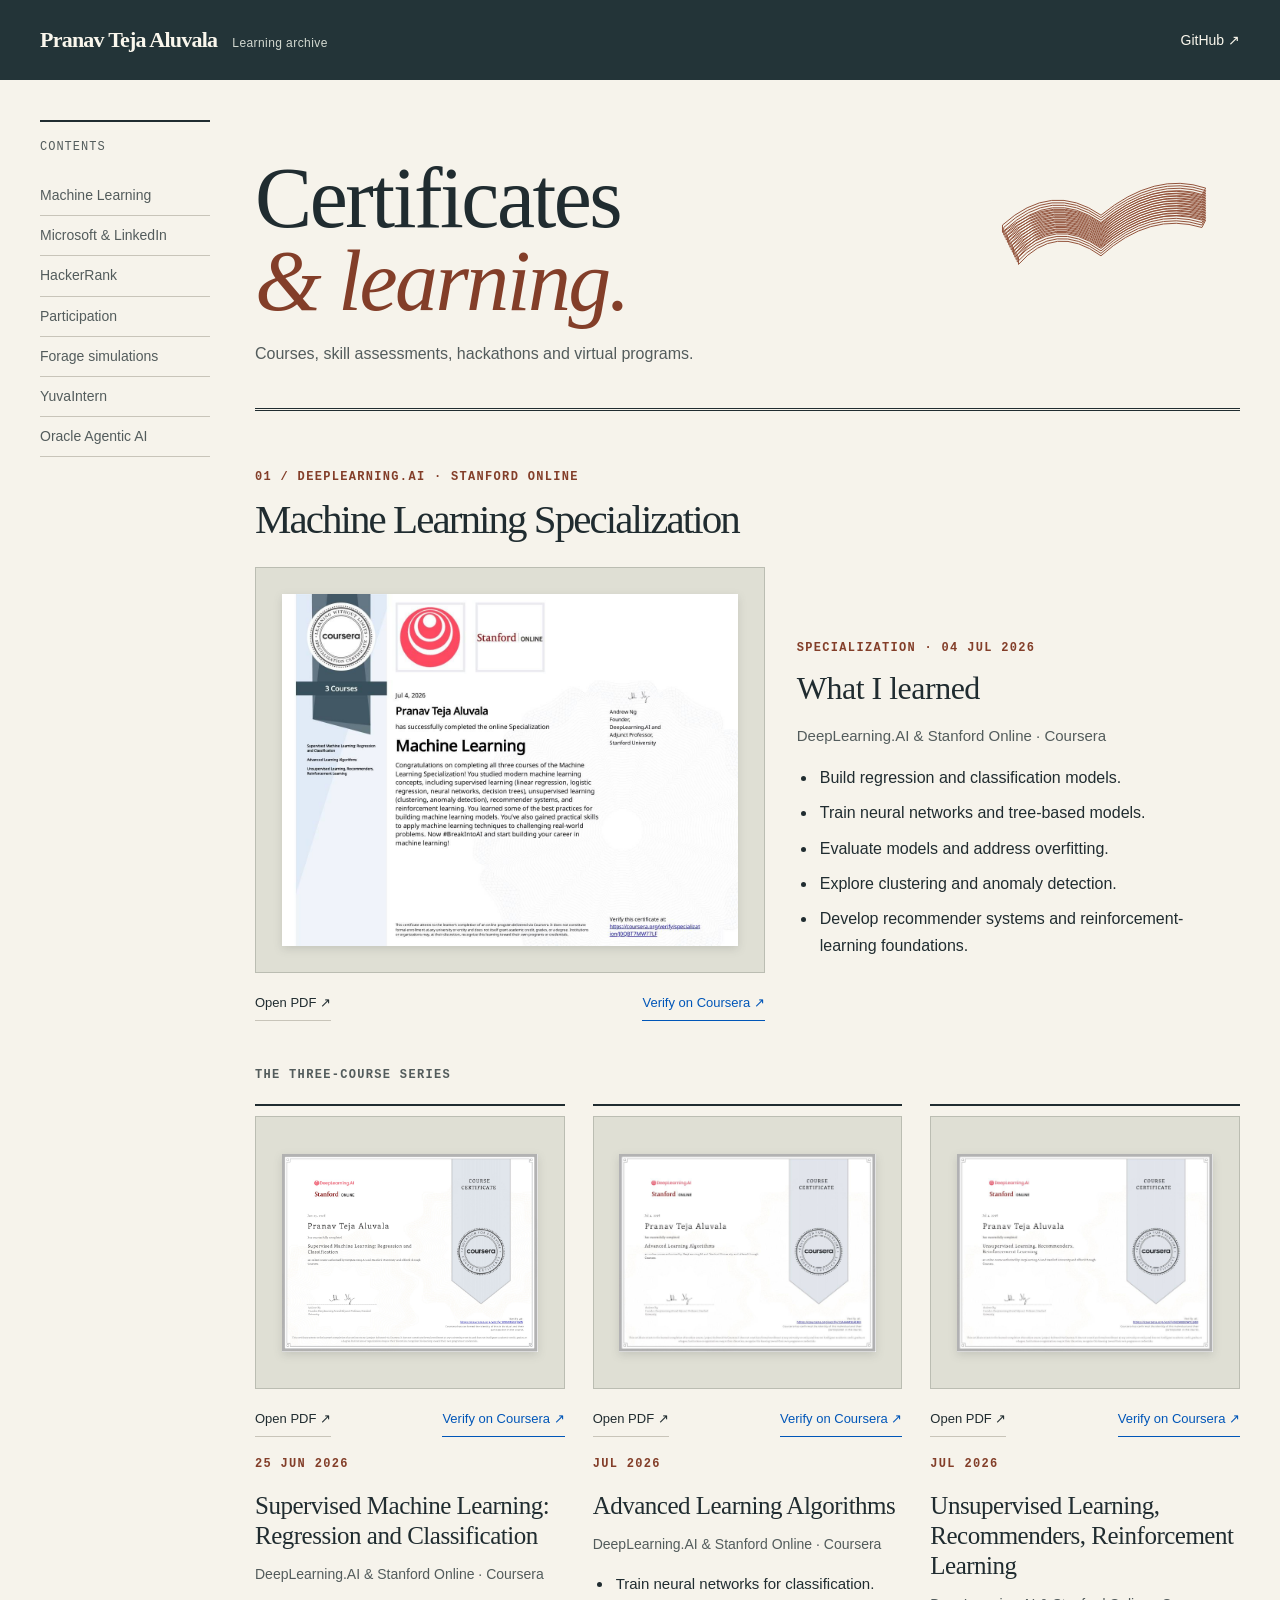
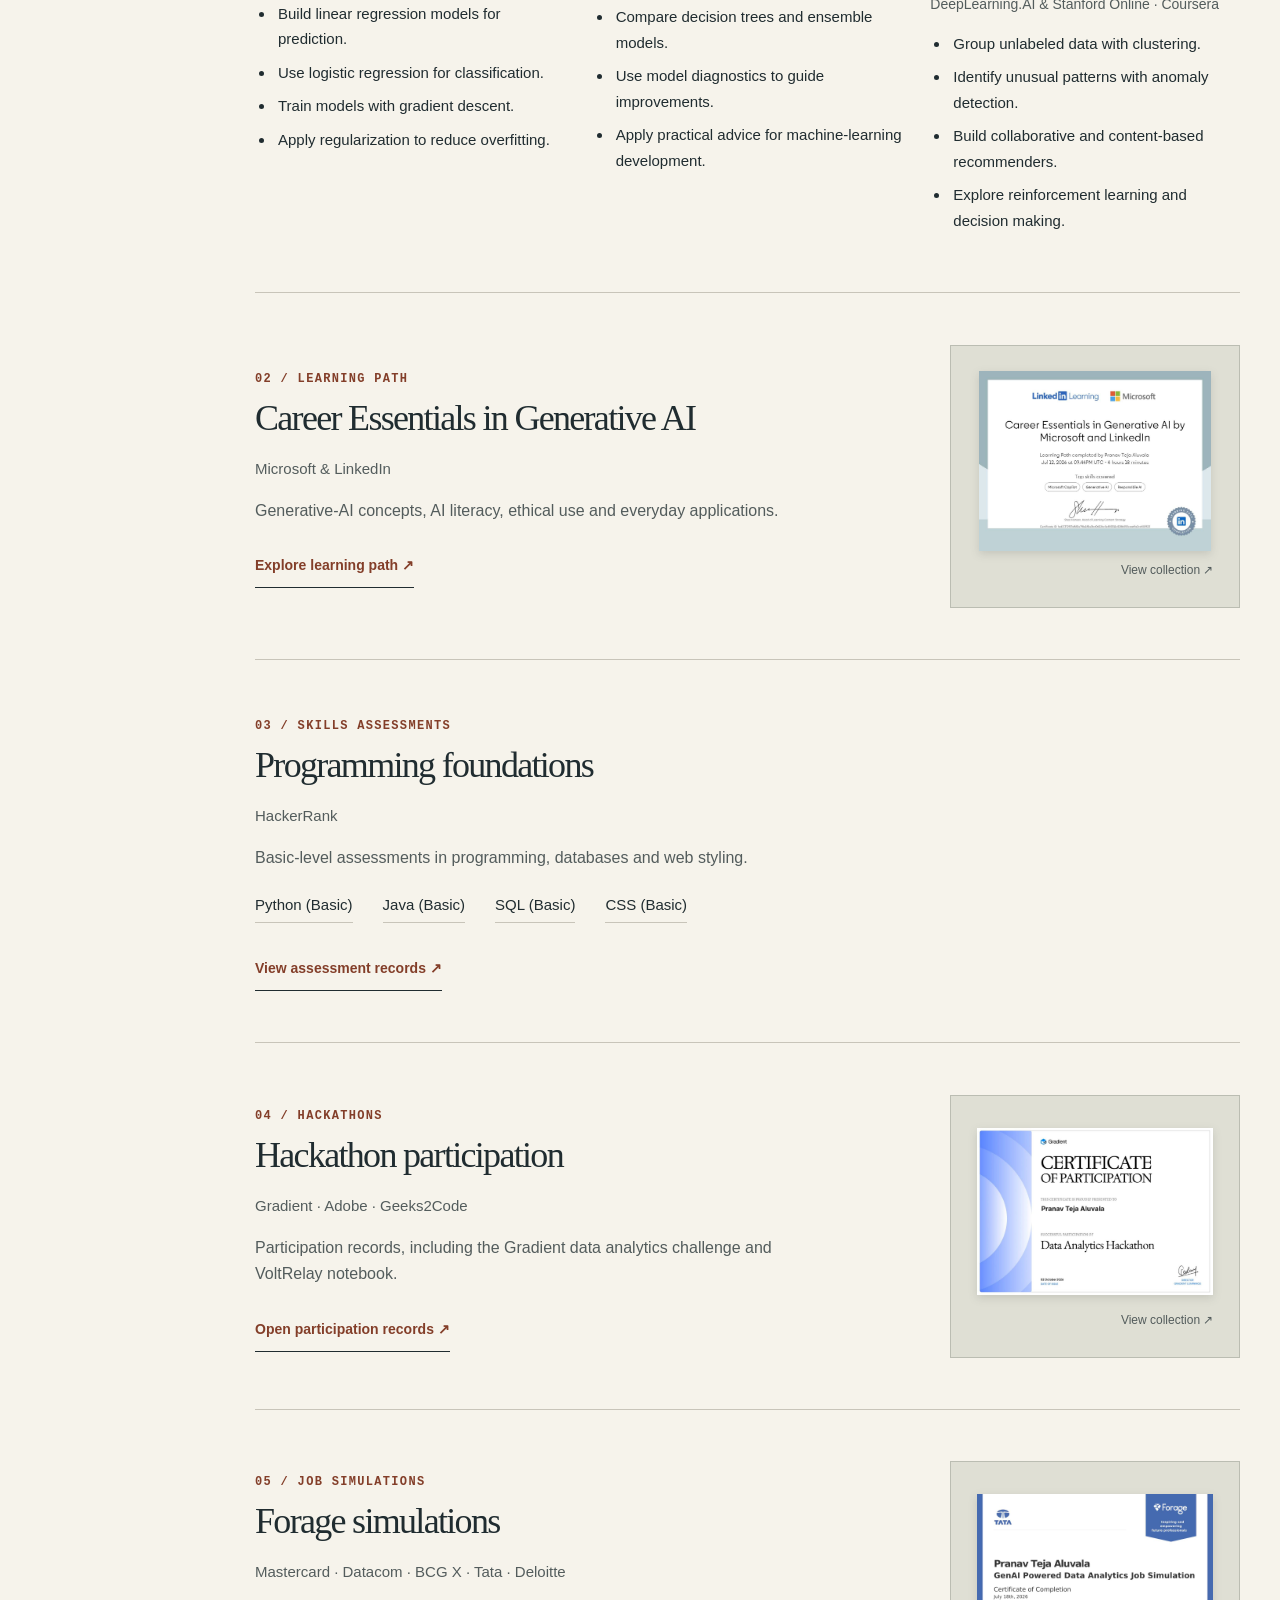
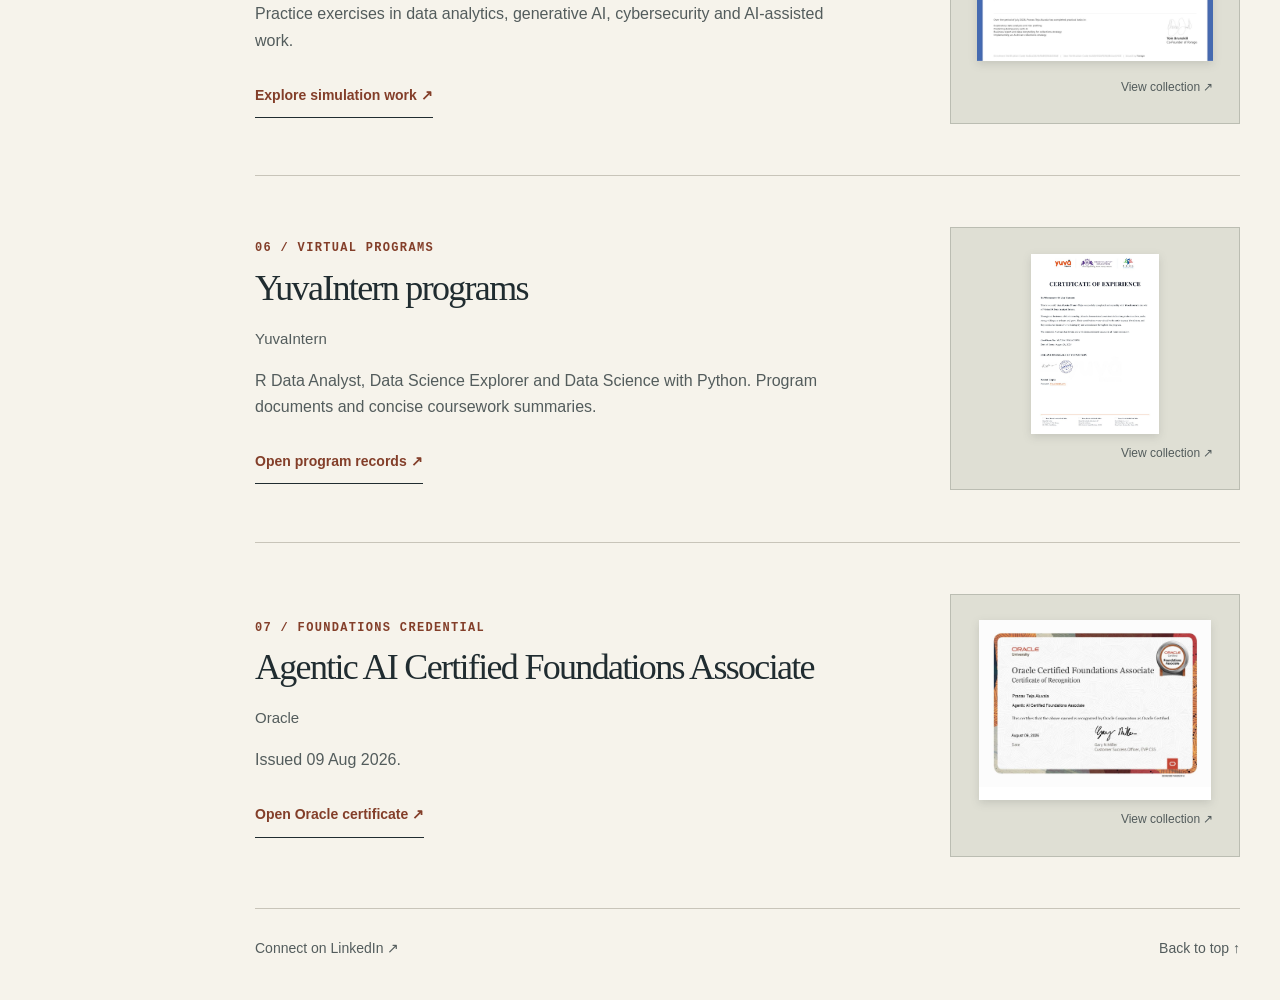
==== commit d913b2b8: "Restyle the learning archive and align ChromaQuant project links" ====
--- a/certs.html
+++ b/certs.html
@@ -1,29 +1,122 @@
 <!doctype html>
-<html lang="en"><head><meta charset="utf-8"><meta name="viewport" content="width=device-width,initial-scale=1"><title>Certificates & learning — Pranav Teja Aluvala</title><meta name="description" content="Pranav Teja Aluvala’s learning record: machine learning, programming, hackathons, simulations and virtual programs."><style>
-:root{--paper:#f6f5f0;--ink:#242621;--muted:#696e63;--line:#d8d9cf;--accent:#9c4938;--serif:Georgia,'Times New Roman',serif;--sans:Arial,Helvetica,sans-serif;color-scheme:light}*{box-sizing:border-box}html{scroll-behavior:smooth;scroll-padding-top:108px}body{margin:0;background:var(--paper);color:var(--ink);font:16px/1.65 var(--sans);-webkit-font-smoothing:antialiased}button{font:inherit;color:inherit;cursor:pointer}a{color:inherit;text-decoration:none}a:hover,button:hover{color:var(--accent)}a:focus-visible,button:focus-visible{outline:2px solid var(--accent);outline-offset:5px}button,a{touch-action:manipulation}img{display:block;width:100%;height:auto}button{background:none;border:0}p{margin:0 0 16px}.site-header{position:sticky;top:0;z-index:10;background:var(--paper);border-bottom:1px solid var(--line);padding:22px 40px;display:flex;justify-content:space-between;align-items:center;gap:24px}.wordmark{font-weight:600}.wordmark span{font-weight:400;color:var(--muted);margin-left:15px}.site-header>a:last-child{font-size:14px}.layout{display:grid;grid-template-columns:170px minmax(0,1fr);gap:45px;max-width:1512px;margin:auto;padding:0 40px}.index{position:sticky;top:120px;align-self:start}.index p,.eyebrow{font:12px/1.5 'Courier New',monospace;text-transform:uppercase;letter-spacing:1px;color:var(--accent)}.index p{color:var(--muted);margin:0 0 20px}.index a{display:block;color:var(--muted);font-size:14px;padding:8px 0}.index a:hover{color:var(--accent)}main{min-width:0}.hero{padding:48px 0 34px;border-bottom:1px solid var(--line)}h1{font:normal clamp(46px,5.5vw,78px)/1.06 var(--serif);letter-spacing:-2.5px;margin:0 0 18px}h1 em{color:var(--accent);font-weight:400}.hero p{color:var(--muted);max-width:540px;font-size:16px;margin:0}.feature{padding:32px 0 40px;border-bottom:1px solid var(--line);scroll-margin-top:100px}h2{font:normal clamp(32px,3.2vw,46px)/1.14 var(--serif);letter-spacing:-1px;margin:8px 0 18px}h3{font:normal 28px/1.2 var(--serif);letter-spacing:-.5px;margin:10px 0 16px}.issuer,.meta,.note{color:var(--muted)}.issuer{font-size:15px}.meta{font-size:13px}.note{font-size:13px;line-height:1.65}.learning-points{padding-left:20px;margin:15px 0 0;line-height:1.7}.learning-points li{margin:0 0 8px;padding-left:3px}.record-hero{display:grid;grid-template-columns:minmax(0,1.15fr) minmax(0,1fr);gap:32px;align-items:center;margin-top:24px}.record-hero h3{font-size:32px}.document{margin:0;min-width:0}.document-preview{display:flex;align-items:center;justify-content:center;background:#e9e9e2;border:1px solid #dedfd5;padding:16px;min-height:190px}.document-preview img{height:220px;object-fit:contain}.record-hero .document-preview img{height:auto;max-height:380px}.document-actions{display:flex;flex-wrap:wrap;gap:12px 20px;align-items:center;justify-content:space-between;padding:12px 0;font-size:13px}.document-actions a{min-height:36px;display:inline-flex;align-items:center;border-bottom:1px solid var(--line)}.document-actions .verify{color:#0056b8;border-color:#0056b8}.image-error{display:none;color:var(--muted);font-size:14px;padding:20px}.document-preview.failed img{display:none}.document-preview.failed .image-error{display:block}.course-grid,.record-grid{display:grid;grid-template-columns:repeat(3,minmax(0,1fr));gap:28px;margin-top:32px}.certificate-card{min-width:0}.certificate-card h3{font:normal 25px/1.2 var(--serif);margin:15px 0 12px}.certificate-card .learning-points{font-size:15px}.certificate-card .issuer{font-size:14px;margin-bottom:10px}.section-label{font:12px 'Courier New',monospace;text-transform:uppercase;letter-spacing:1px;color:var(--muted);margin:35px 0 -10px}.collection-row{display:grid;grid-template-columns:minmax(0,1fr) 290px;gap:44px;padding:34px 0;border-bottom:1px solid var(--line);align-items:center;scroll-margin-top:110px}.collection-row p{color:var(--muted);max-width:580px}.collection-row h2{font-size:36px}.collection-row .document-preview img{height:180px}.collection-row .preview-button{border:1px solid #dedfd5;padding:14px;background:#e9e9e2;width:100%}.preview-button img{height:180px;object-fit:contain}.preview-button span{display:block;font-size:12px;color:var(--muted);text-align:right;padding-top:10px}.collection-row.no-preview{display:block}.contents-list{display:flex;flex-wrap:wrap;list-style:none;padding:0;margin:16px 0 20px;gap:10px 30px;font-size:15px}.contents-list li{border-bottom:1px solid var(--line);padding:5px 0}.text-link{border:0;border-bottom:1px solid var(--ink);background:none;display:inline-flex;align-items:center;gap:18px;padding:7px 0;min-height:44px;font-size:14px;font-weight:600}.collection-row .text-link{margin-top:4px}.footer{padding:28px 0 40px;color:var(--muted);font-size:14px;display:flex;justify-content:space-between}.mobile-index{display:none}.skip{position:absolute;top:-100px;left:20px;padding:10px;background:var(--ink);color:white;z-index:30}.skip:focus{top:5px}dialog{inset:0;margin:0;border:0;padding:0;width:100%;max-width:none;height:100dvh;max-height:none;background:var(--paper);color:var(--ink);overscroll-behavior:contain;scroll-behavior:smooth}dialog::backdrop{background:var(--paper)}body:has(dialog[open]){overflow:hidden}.dialog-bar{position:sticky;top:0;z-index:20;background:var(--paper);border-bottom:1px solid var(--line);padding:12px 32px;display:flex;align-items:center;gap:36px}.close{min-height:44px;white-space:nowrap;font-size:14px;padding:8px 12px;border:1px solid var(--line)}#record-tabs{display:flex;gap:23px;overflow:auto;scrollbar-width:none}#record-tabs button{white-space:nowrap;font-size:13px;border-bottom:2px solid transparent;padding:10px 0;min-height:44px;color:var(--muted)}#record-tabs button[aria-current=true]{border-color:var(--accent);color:var(--ink)}.detail{max-width:1320px;margin:auto;padding:32px 40px 60px}.collection-intro{border-bottom:1px solid var(--line);padding-bottom:18px}.collection-intro h2{font-size:44px;margin:6px 0 8px}.collection-intro p{color:var(--muted);font-size:14px;margin:0}.collection-end{display:flex;justify-content:space-between;gap:20px;border-top:1px solid var(--line);padding-top:24px;margin-top:35px}.collection-end button{min-height:44px;border:1px solid var(--line);padding:8px 16px;font-size:14px}.program{padding:30px 0;border-bottom:1px solid var(--line)}.program h3{font-size:32px;margin:6px 0 10px}.program-layout{display:grid;grid-template-columns:minmax(0,1fr) minmax(0,1.05fr) minmax(0,1fr);gap:30px;align-items:center;margin-top:20px}.program-layout.completion-only{grid-template-columns:minmax(0,1fr) minmax(0,1.7fr)}.program .document-preview img{height:290px}.document-label{font-size:13px;color:var(--muted);margin:0 0 8px}.activity-title{font-size:15px;font-weight:600;margin-bottom:10px}.program .learning-points{font-size:15px}.reveal{animation:reveal .55s ease both}@keyframes reveal{from{opacity:.45;transform:translateY(10px)}to{opacity:1;transform:none}}
-@media(max-width:1150px){.layout{grid-template-columns:145px minmax(0,1fr);gap:30px;padding:0 28px}.site-header{padding:20px 28px}.course-grid,.record-grid{gap:22px}.record-hero{gap:25px}.collection-row{grid-template-columns:1fr 240px;gap:28px}.certificate-card h3{font-size:23px}.detail{padding:28px}.program-layout{gap:22px}}
-@media(max-width:800px){.site-header{padding:17px 20px;font-size:14px}.wordmark span{display:none}.index{display:none}.layout{display:block;padding:0 22px}.mobile-index{display:flex;position:sticky;top:62px;z-index:9;overflow:auto;gap:25px;padding:12px 22px;border-bottom:1px solid var(--line);background:var(--paper);scrollbar-width:none}.mobile-index a{font-size:13px;white-space:nowrap}.hero{padding:34px 0 26px}h1{font-size:55px}.record-hero{grid-template-columns:1fr}.record-hero .document-preview img{max-height:330px}.course-grid,.record-grid{grid-template-columns:repeat(2,minmax(0,1fr))}.document-preview{padding:12px;min-height:150px}.document-preview img{height:180px}.collection-row{grid-template-columns:1fr 210px;gap:25px}.collection-row h2{font-size:32px}.dialog-bar{display:block;padding:10px 20px}#record-tabs{gap:22px;margin-top:6px}.close{border:0;padding:4px 0}.detail{padding:26px 22px 45px}.collection-intro h2{font-size:36px}.program-layout{grid-template-columns:1fr 1fr;gap:20px}.program-activities{grid-column:1/-1;grid-row:2}.program-layout.completion-only{grid-template-columns:1fr 1fr}.program-layout.completion-only .program-activities{grid-column:2;grid-row:1}.program .document-preview img{height:250px}.footer{font-size:12px}}
-@media(max-width:520px){.course-grid,.record-grid{grid-template-columns:1fr;gap:28px}.certificate-card{display:block}.certificate-card .document-preview img{height:210px}.record-hero{gap:14px}.record-hero h3{font-size:29px}.collection-row{display:flex;flex-direction:column;align-items:stretch;gap:20px}.collection-row .preview-button{max-width:100%}.contents-list{gap:8px 22px}.collection-intro h2{font-size:33px}.program-layout,.program-layout.completion-only{display:flex;flex-direction:column;align-items:stretch}.program .document-preview img{height:280px}.program-activities{order:0}.program-layout .document:first-child{order:-1}.document-actions{font-size:13px}.hero h1{font-size:49px;letter-spacing:-2px}.footer{gap:20px}.collection-end button{font-size:12px;padding:8px 10px}}
-@media(prefers-reduced-motion:reduce){html,dialog{scroll-behavior:auto}.reveal{animation:none}}
-</style></head><body><a href="#main" class="skip">Skip to certificates</a><header class="site-header"><a class="wordmark" href="https://github.com/Pranav-Teja-Aluvala">Pranav Teja Aluvala<span>Learning archive</span></a><a href="https://github.com/Pranav-Teja-Aluvala" target="_blank" rel="noopener noreferrer">GitHub ↗</a></header><nav class="mobile-index" aria-label="Collections"></nav><div class="layout"><aside class="index"><p>Contents</p><nav aria-label="Learning index"></nav></aside><main id="main"><header class="hero"><h1>Certificates <em>& learning.</em></h1><p>Courses, skill assessments, hackathons and virtual programs.</p></header><section id="machine-learning" class="feature" aria-labelledby="ml-title"><span class="eyebrow">01 / DeepLearning.AI · Stanford Online</span><h2 id="ml-title">Machine Learning Specialization</h2><div id="ml-feature"></div></section><div id="collections"></div><footer class="footer"><a href="https://www.linkedin.com/in/aluvala-pranav-teja" target="_blank" rel="noopener noreferrer">Connect on LinkedIn ↗</a><a href="#main">Back to top ↑</a></footer><noscript><a href="certs.md">View the static learning archive</a></noscript></main></div><dialog id="record-dialog" aria-labelledby="record-title"><header class="dialog-bar"><button type="button" class="close" data-close>← All collections</button><nav id="record-tabs" aria-label="Browse collections"></nav></header><div id="record-content" class="detail"></div></dialog><script>
-const records={"ml": {"title": "Machine Learning Specialization", "issuer": "DeepLearning.AI & Stanford Online · Coursera", "category": "AI & ML", "date": "04 Jul 2026", "image": "assets/certificates/machine-learning-specialization.jpg", "url": "https://coursera.org/verify/specialization/J0QBT7MW77LF", "kind": "Specialization", "courses": [{"title": "Supervised Machine Learning: Regression and Classification", "issuer": "DeepLearning.AI & Stanford Online · Coursera", "date": "25 Jun 2026", "image": "assets/certificates/supervised-machine-learning-regression-and-classification.jpg", "url": "https://coursera.org/verify/ORSXR6XVJEZN", "kind": "Course completion", "bullets": ["Build linear regression models for prediction.", "Use logistic regression for classification.", "Train models with gradient descent.", "Apply regularization to reduce overfitting."], "pdf": "assets/documents/supervised-machine-learning-regression-and-classification.pdf"}, {"title": "Advanced Learning Algorithms", "issuer": "DeepLearning.AI & Stanford Online · Coursera", "category": "AI & ML", "date": "Jul 2026", "image": "assets/certificates/advanced-learning-algorithms.jpg", "url": "https://coursera.org/verify/73AH4M9E4IMX", "kind": "Course completion", "bullets": ["Train neural networks for classification.", "Compare decision trees and ensemble models.", "Use model diagnostics to guide improvements.", "Apply practical advice for machine-learning development."], "pdf": "assets/documents/advanced-learning-algorithms.pdf"}, {"title": "Unsupervised Learning, Recommenders, Reinforcement Learning", "issuer": "DeepLearning.AI & Stanford Online · Coursera", "category": "AI & ML", "date": "Jul 2026", "image": "assets/certificates/unsupervised-learning-recommenders-reinforcement-learning.jpg", "url": "https://coursera.org/verify/NCM8D0WYLB88", "kind": "Course completion", "bullets": ["Group unlabeled data with clustering.", "Identify unusual patterns with anomaly detection.", "Build collaborative and content-based recommenders.", "Explore reinforcement learning and decision making."], "pdf": "assets/documents/unsupervised-learning-recommenders-reinforcement-learning.pdf"}], "bullets": ["Build regression and classification models.", "Train neural networks and tree-based models.", "Evaluate models and address overfitting.", "Explore clustering and anomaly detection.", "Develop recommender systems and reinforcement-learning foundations."], "pdf": "assets/documents/machine-learning-specialization.pdf"}, "microsoft": {"title": "Career Essentials in Generative AI", "issuer": "Microsoft & LinkedIn", "category": "AI & ML", "date": "12 Jul 2026", "image": "assets/certificates/career-essentials-in-generative-ai.jpg", "url": null, "kind": "Learning path", "courses": [{"title": "What Is Generative AI?", "issuer": "LinkedIn Learning", "category": "AI & ML", "date": "12 Jul 2026", "image": "assets/certificates/what-is-generative-ai.jpg", "url": null, "kind": "Course completion", "pdf": "assets/documents/what-is-generative-ai.pdf"}, {"title": "Your Top AI Questions Answered: AI Literacy for Everyone", "issuer": "LinkedIn Learning", "category": "AI & ML", "date": "12 Jul 2026", "image": "assets/certificates/your-top-ai-questions-answered-ai-literacy-for-everyone.jpg", "url": null, "kind": "Course completion", "pdf": "assets/documents/your-top-ai-questions-answered-ai-literacy-for-everyone.pdf"}, {"title": "Ethics in the Age of Generative AI", "issuer": "LinkedIn Learning", "category": "AI & ML", "date": "12 Jul 2026", "image": "assets/certificates/ethics-in-the-age-of-generative-ai.jpg", "url": null, "kind": "Course completion", "pdf": "assets/documents/ethics-in-the-age-of-generative-ai.pdf"}, {"title": "Everyday AI Concepts", "issuer": "LinkedIn Learning", "category": "AI & ML", "date": "12 Jul 2026", "image": "assets/certificates/everyday-ai-concepts.jpg", "url": null, "kind": "Course completion", "pdf": "assets/documents/everyday-ai-concepts.pdf"}], "bullets": ["Understand generative-AI concepts and applications.", "Develop practical AI literacy.", "Recognize responsible and ethical AI use.", "Connect everyday AI concepts to workplace tasks."], "pdf": "assets/documents/career-essentials-in-generative-ai.pdf"}, "hackerrank": [{"title": "Python (Basic)", "issuer": "HackerRank", "category": "Programming", "date": "18 Feb 2026", "image": "assets/certificates/python-basic.jpg", "url": null, "kind": "Skills assessment"}, {"title": "Java (Basic)", "issuer": "HackerRank", "category": "Programming", "date": "09 Mar 2026", "image": "assets/certificates/java-basic.jpg", "url": null, "kind": "Skills assessment"}, {"title": "SQL (Basic)", "issuer": "HackerRank", "category": "Programming", "date": "26 Jun 2026", "image": "assets/certificates/sql-basic.jpg", "url": null, "kind": "Skills assessment"}, {"title": "CSS (Basic)", "issuer": "HackerRank", "category": "Programming", "date": "26 Jun 2026", "image": "assets/certificates/css-basic.jpg", "url": null, "kind": "Skills assessment"}], "participation": [{"title": "Data Analytics Hackathon", "issuer": "Gradient Learnings", "category": "Participation", "date": "02 Oct 2026", "image": "assets/certificates/data-analytics-hackathon.jpg", "url": null, "kind": "Hackathon participation", "bullets": ["Worked on the VoltRelay battery-swapping network challenge.", "Used Python for data preparation, exploratory analysis and visual reporting across network, station, battery and support data."], "project": "https://github.com/Pranav-Teja-Aluvala/gradient-data-analytics-hackathon-2026"}, {"title": "Adobe University Hackathon", "issuer": "Adobe · Unstop", "category": "Participation", "date": "2026 · date not on certificate", "image": "assets/certificates/adobe-university-hackathon.jpg", "url": null, "kind": "Hackathon participation", "bullets": ["Participated in the Adobe University Hackathon.", "The supplied certificate records participation; no placement is claimed."], "pdf": "assets/documents/adobe-university-hackathon.pdf"}, {"title": "Geeks2Code Hackathon", "issuer": "GFG Campus Body · MIET, Meerut", "category": "Participation", "date": "Date not listed", "image": "assets/certificates/geeks2code-hackathon.jpg", "url": null, "kind": "Hackathon participation", "bullets": ["Participated in the Geeks2Code Hackathon organized by the GFG Campus Body at MIET, Meerut."], "pdf": "assets/documents/geeks2code-hackathon.pdf"}], "forage": [{"title": "Cybersecurity", "issuer": "Mastercard · Forage", "category": "Simulations", "date": "25 Jun 2026", "image": "assets/certificates/cybersecurity.jpg", "url": null, "kind": "Job simulation", "bullets": ["Designed a phishing-email simulation.", "Interpreted phishing-simulation results."], "pdf": "assets/documents/cybersecurity.pdf"}, {"title": "Partnering with AI in the Workplace", "issuer": "Datacom · Forage", "category": "Simulations", "date": "25 Jun 2026", "image": "assets/certificates/partnering-with-ai-in-the-workplace.jpg", "url": null, "kind": "Job simulation", "bullets": ["Practiced effective prompting and AI-assisted research and design.", "Worked through an AI-assisted debugging exercise."], "pdf": "assets/documents/partnering-with-ai-in-the-workplace.pdf"}, {"title": "GenAI", "issuer": "BCG X · Forage", "category": "Simulations", "date": "25 Jun 2026", "image": "assets/certificates/genai.jpg", "url": null, "kind": "Job simulation", "bullets": ["Completed data-extraction and initial-analysis tasks.", "Worked through an AI-powered financial-chatbot exercise."], "pdf": "assets/documents/genai.pdf"}, {"title": "GenAI Powered Data Analytics", "issuer": "Tata · Forage", "category": "Simulations", "date": "18 Jul 2026", "image": "assets/certificates/genai-powered-data-analytics.jpg", "url": null, "kind": "Job simulation", "bullets": ["Explored data quality and risk profiling.", "Planned AI-assisted delinquency analysis and communicated collection-strategy insights."], "pdf": "assets/documents/genai-powered-data-analytics.pdf"}, {"title": "Data Analytics", "issuer": "Deloitte Australia · Forage", "category": "Simulations", "date": "01 Aug 2026", "image": "assets/certificates/data-analytics.jpg", "url": null, "kind": "Job simulation", "bullets": ["Completed data-analysis and forensic-technology exercises."], "pdf": "assets/documents/data-analytics.pdf"}], "yuva": [{"title": "R Data Analyst", "period": "23 Jul — 20 Aug 2026", "date": "20 Aug 2026", "duration": "4 weeks · Remote", "docs": [{"title": "R Data Analyst — Offer letter", "issuer": "YuvaIntern", "date": "23 Jul–20 Aug 2026", "image": "assets/certificates/yuva-r-offer.jpg", "kind": "Offer letter", "url": null, "pdf": "assets/documents/yuva-r-offer.pdf"}, {"title": "Virtual R Data Analyst Intern", "issuer": "YuvaIntern", "date": "20 Aug 2026", "image": "assets/certificates/yuva-r-completion.jpg", "kind": "Completion certificate", "url": null, "pdf": "assets/documents/yuva-r-completion.pdf"}], "bullets": ["Cleaned Titanic data in R, including missing values and categorical fields.", "Visualized survival patterns with ggplot2 and tidyverse.", "Applied statistical tests to the Iris dataset.", "Practiced decision-tree classification and cross-validation with caret.", "Consolidated findings in an end-to-end analysis report."]}, {"title": "Data Science Explorer", "period": "Completed 20 Aug 2026", "date": "20 Aug 2026", "duration": "Virtual program", "docs": [{"title": "Virtual Data Science Explorer Intern", "issuer": "YuvaIntern", "date": "20 Aug 2026", "image": "assets/certificates/yuva-explorer-completion.jpg", "kind": "Completion certificate", "url": null, "pdf": "assets/documents/yuva-explorer-completion.pdf"}], "bullets": ["Completed the virtual Data Science Explorer program."], "note": "Completion certificate available; an offer letter and activity reports were not supplied for this program."}, {"title": "Data Science with Python", "period": "23 Jul — 27 Aug 2026", "date": "27 Aug 2026", "duration": "5 weeks · Remote", "docs": [{"title": "Python Data Science — Offer letter", "issuer": "YuvaIntern", "date": "23 Jul–27 Aug 2026", "image": "assets/certificates/yuva-python-offer.jpg", "kind": "Offer letter", "url": null, "pdf": "assets/documents/yuva-python-offer.pdf"}, {"title": "Virtual Data Science with Python Apprentice Intern", "issuer": "YuvaIntern", "category": "Programs", "date": "27 Aug 2026", "image": "assets/certificates/virtual-data-science-with-python-apprentice-intern.jpg", "url": null, "kind": "Completion certificate", "pdf": "assets/documents/virtual-data-science-with-python-apprentice-intern.pdf"}], "bullets": ["Practiced data cleaning and preparation with pandas and NumPy.", "Prepared an exploratory-analysis and visualization framework.", "Worked through statistical-testing exercises.", "Planned a hypothetical customer-churn prediction workflow.", "Practiced model training and evaluation with scikit-learn."], "note": "Learning exercises include benchmark, synthetic and hypothetical data."}], "oracle": {"title": "Agentic AI Certified Foundations Associate", "issuer": "Oracle", "category": "AI & ML", "date": "09 Aug 2026", "image": "assets/certificates/agentic-ai-certified-foundations-associate.jpg", "url": null, "kind": "Foundations certification", "pdf": "assets/documents/agentic-ai-certified-foundations-associate.pdf"}};
-const esc=s=>String(s??'').replace(/[&<>"']/g,c=>({'&':'&amp;','<':'&lt;','>':'&gt;','"':'&quot;',"'":'&#39;'}[c]));
-const groups=[{id:'machine-learning',name:'Machine Learning',key:'ml'},{id:'microsoft',name:'Microsoft & LinkedIn',key:'microsoft'},{id:'hackerrank',name:'HackerRank',key:'hackerrank'},{id:'participation',name:'Participation',key:'participation'},{id:'forage',name:'Forage simulations',key:'forage'},{id:'yuva',name:'YuvaIntern',key:'yuva'},{id:'oracle',name:'Oracle Agentic AI',key:'oracle'}];
-const bullets=items=>items?.length?`<ul class="learning-points">${items.slice(0,6).map(x=>`<li>${esc(x)}</li>`).join('')}</ul>`:'';
-const doc=c=>`<figure class="document"><a class="document-preview" href="${esc(c.pdf||c.image)}" target="_blank" rel="noopener noreferrer" aria-label="Open ${esc(c.title)} ${c.pdf?'PDF':'document'}"><img src="${esc(c.image)}" alt="${esc(c.title)} certificate" width="792" height="612" decoding="async"><span class="image-error">Preview unavailable. Open the original document ↗</span></a><figcaption class="document-actions"><a href="${esc(c.pdf||c.image)}" target="_blank" rel="noopener noreferrer">${c.pdf?'Open PDF':'Open document'} ↗</a>${c.url?`<a class="verify" href="${esc(c.url)}" target="_blank" rel="noopener noreferrer">Verify ${c.url.includes('coursera')?'on Coursera':'credential'} ↗</a>`:''}</figcaption></figure>`;
-const card=(c,i)=>`<article class="certificate-card" id="document-${i}">${doc(c)}<span class="eyebrow">${esc(c.date)}</span><h3>${esc(c.title)}</h3><p class="issuer">${esc(c.issuer||'DeepLearning.AI · Stanford Online')}</p>${bullets(c.bullets)}${c.project?`<a class="text-link" href="${esc(c.project)}" target="_blank" rel="noopener noreferrer">Explore the project ↗</a>`:''}</article>`;
-const featured=(r,title)=>`<div class="record-hero"><div>${doc(r)}</div><div><span class="eyebrow">${esc(r.kind)} · ${esc(r.date)}</span><h3>${esc(title)}</h3><p class="issuer">${esc(r.issuer)}</p>${bullets(r.bullets)}</div></div>`;
-const mlBody=()=>featured(records.ml,'What I learned')+`<p class="section-label">The three-course series</p><div class="course-grid">${records.ml.courses.map(card).join('')}</div>`;
-document.querySelector('#ml-feature').innerHTML=mlBody();
-for(const nav of document.querySelectorAll('.index nav,.mobile-index'))nav.innerHTML=groups.map(g=>`<a href="#${g.id}">${esc(g.name)}</a>`).join('');
-const preview=(r,key)=>`<button type="button" class="preview-button" data-open="${key}" aria-label="Open ${esc(r.title)} collection"><img src="${esc(r.image)}" alt="${esc(r.title)} certificate preview" decoding="async"><span>View collection ↗</span></button>`;
-const entries=[{id:'microsoft',key:'microsoft',label:'02 / Learning path',title:'Career Essentials in Generative AI',issuer:'Microsoft & LinkedIn',summary:'Generative-AI concepts, AI literacy, ethical use and everyday applications.',visual:preview(records.microsoft,'microsoft'),action:'Explore learning path'}, {id:'hackerrank',key:'hackerrank',label:'03 / Skills assessments',title:'Programming foundations',issuer:'HackerRank',summary:'Basic-level assessments in programming, databases and web styling.',contents:records.hackerrank.map(c=>c.title),action:'View assessment records'}, {id:'participation',key:'participation',label:'04 / Hackathons',title:'Hackathon participation',issuer:'Gradient · Adobe · Geeks2Code',summary:'Participation records, including the Gradient data analytics challenge and VoltRelay notebook.',visual:preview(records.participation[0],'participation'),action:'Open participation records'}, {id:'forage',key:'forage',label:'05 / Job simulations',title:'Forage simulations',issuer:'Mastercard · Datacom · BCG X · Tata · Deloitte',summary:'Practice exercises in data analytics, generative AI, cybersecurity and AI-assisted work.',visual:preview(records.forage[3],'forage'),action:'Explore simulation work'}, {id:'yuva',key:'yuva',label:'06 / Virtual programs',title:'YuvaIntern programs',issuer:'YuvaIntern',summary:'R Data Analyst, Data Science Explorer and Data Science with Python. Program documents and concise coursework summaries.',visual:preview(records.yuva[0].docs[1],'yuva'),action:'Open program records'}, {id:'oracle',key:'oracle',label:'07 / Foundations credential',title:records.oracle.title,issuer:'Oracle',summary:'Issued '+records.oracle.date+'.',visual:preview(records.oracle,'oracle'),action:'Open Oracle certificate'}];
-document.querySelector('#collections').innerHTML=entries.map(e=>`<section class="collection-row ${e.visual?'':'no-preview'}" id="${e.id}" aria-labelledby="${e.id}-title"><div><span class="eyebrow">${e.label}</span><h2 id="${e.id}-title">${esc(e.title)}</h2><p class="issuer">${esc(e.issuer)}</p><p>${esc(e.summary)}</p>${e.contents?`<ul class="contents-list">${e.contents.map(x=>`<li>${esc(x)}</li>`).join('')}</ul>`:''}<button type="button" class="text-link" data-open="${e.key}">${e.action} ↗</button></div>${e.visual||''}</section>`).join('');
-const dialog=document.querySelector('#record-dialog'),content=document.querySelector('#record-content');let returnFocus=null;
-function program(p,i){const completion=p.docs.at(-1),offer=p.docs.length>1?p.docs[0]:null;return `<section class="program"><span class="eyebrow">${String(i+1).padStart(2,'0')} / ${esc(p.period)}</span><h3>${esc(p.title)}</h3><p class="meta">${esc(p.duration)}</p><div class="program-layout ${offer?'':'completion-only'}">${offer?`<div class="document"><p class="document-label">Offer letter</p>${doc(offer)}</div>`:''}<div class="program-activities"><p class="activity-title">${p.bullets.length>1?'Coursework & activities':'Program record'}</p>${bullets(p.bullets)}${p.note?`<p class="note">${esc(p.note)}</p>`:''}</div><div class="document"><p class="document-label">Completion certificate</p>${doc(completion)}</div></div></section>`}
-function openRecord(key){if(!dialog.open)returnFocus=document.activeElement;const g=groups.find(x=>x.key===key);let body='';if(key==='ml')body=mlBody();else if(key==='microsoft')body=featured(records.microsoft,'What I learned')+`<p class="section-label">Course certificates</p><div class="record-grid">${records.microsoft.courses.map(card).join('')}</div>`;else if(key==='yuva')body=records.yuva.map(program).join('');else if(key==='oracle')body=featured(records.oracle,'Agentic AI foundations');else body=`<div class="record-grid">${records[key].map(card).join('')}</div>`;const title=key==='ml'?records.ml.title:key==='microsoft'?records.microsoft.title:g.name;content.innerHTML=`<header class="collection-intro"><h2 id="record-title">${esc(title)}</h2><p>Pranav Teja Aluvala · Learning record</p></header>${body}<footer class="collection-end"><button type="button" data-close>← All collections</button>${groups.indexOf(g)<groups.length-1?`<button type="button" data-open="${groups[groups.indexOf(g)+1].key}">Next collection →</button>`:''}</footer>`;document.querySelector('#record-tabs').innerHTML=groups.map(x=>`<button type="button" data-open="${x.key}" aria-current="${x.key===key}">${esc(x.name)}</button>`).join('');if(!dialog.open)dialog.showModal();dialog.scrollTo({top:0,behavior:'instant'});const tabs=document.querySelector('#record-tabs'),tab=tabs.querySelector('[aria-current=true]');tabs.scrollTo({left:tab.offsetLeft-tabs.offsetLeft-15,behavior:'instant'});enhance(content);}
-document.addEventListener('click',e=>{const open=e.target.closest('[data-open]');if(open)openRecord(open.dataset.open);if(e.target.closest('[data-close]'))dialog.close()});dialog.addEventListener('close',()=>returnFocus?.focus({preventScroll:true}));
-document.addEventListener('error',e=>{if(e.target.tagName==='IMG')e.target.closest('.document-preview')?.classList.add('failed')},true);
-function enhance(root){if(matchMedia('(prefers-reduced-motion: reduce)').matches)return;const observer=new IntersectionObserver(entries=>{for(const e of entries)if(e.isIntersecting){e.target.classList.add('reveal');observer.unobserve(e.target)}},{root:dialog.open?dialog:null,threshold:.05});root.querySelectorAll('.certificate-card,.collection-row,.program').forEach(el=>observer.observe(el));}
-enhance(document.querySelector('main'));
-</script></body></html>
+<html lang="en">
+  <head>
+    <meta charset="utf-8" />
+    <meta name="viewport" content="width=device-width,initial-scale=1" />
+    <title>Certificates & learning — Pranav Teja Aluvala</title>
+    <meta
+      name="description"
+      content="Pranav Teja Aluvala’s learning record: machine learning, programming, hackathons, simulations and virtual programs."
+    />
+    <link rel="stylesheet" href="assets/archive/archive.css" />
+  </head>
+  <body>
+    <a href="#main" class="skip">Skip to certificates</a>
+    <header class="site-header">
+      <a class="wordmark" href="https://github.com/Pranav-Teja-Aluvala"
+        >Pranav Teja Aluvala<span>Learning archive</span></a
+      ><a
+        href="https://github.com/Pranav-Teja-Aluvala"
+        target="_blank"
+        rel="noopener noreferrer"
+        >GitHub ↗</a
+      >
+    </header>
+    <nav class="mobile-index" aria-label="Collections"></nav>
+    <div class="layout">
+      <aside class="index">
+        <p>Contents</p>
+        <nav aria-label="Learning index"></nav>
+      </aside>
+      <main id="main">
+        <header class="hero">
+          <svg
+            class="folio"
+            viewBox="0 0 200 150"
+            aria-hidden="true"
+            fill="none"
+            stroke="currentColor"
+          >
+            <path
+              d="M15 78 Q55 42 95 70 Q139 34 180 48 L177 54 Q135 41 95 77 Q58 50 15 84 Z"
+            />
+            <path
+              d="M16 80 Q55 44 95 72 Q139 36 180 50 L177 56 Q135 43 95 79 Q58 52 16 86 Z"
+            />
+            <path
+              d="M17 82 Q55 46 95 74 Q139 38 180 52 L177 58 Q135 45 95 81 Q58 54 17 88 Z"
+            />
+            <path
+              d="M18 84 Q55 48 95 76 Q139 40 180 54 L177 60 Q135 47 95 83 Q58 56 18 90 Z"
+            />
+            <path
+              d="M19 86 Q55 50 95 78 Q139 42 180 56 L177 62 Q135 49 95 85 Q58 58 19 92 Z"
+            />
+            <path
+              d="M20 88 Q55 52 95 80 Q139 44 180 58 L177 64 Q135 51 95 87 Q58 60 20 94 Z"
+            />
+            <path
+              d="M21 90 Q55 54 95 82 Q139 46 180 60 L177 66 Q135 53 95 89 Q58 62 21 96 Z"
+            />
+            <path
+              d="M22 92 Q55 56 95 84 Q139 48 180 62 L177 68 Q135 55 95 91 Q58 64 22 98 Z"
+            />
+            <path
+              d="M23 94 Q55 58 95 86 Q139 50 180 64 L177 70 Q135 57 95 93 Q58 66 23 100 Z"
+            />
+            <path
+              d="M24 96 Q55 60 95 88 Q139 52 180 66 L177 72 Q135 59 95 95 Q58 68 24 102 Z"
+            />
+            <path
+              d="M25 98 Q55 62 95 90 Q139 54 180 68 L177 74 Q135 61 95 97 Q58 70 25 104 Z"
+            />
+            <path
+              d="M26 100 Q55 64 95 92 Q139 56 180 70 L177 76 Q135 63 95 99 Q58 72 26 106 Z"
+            />
+            <path
+              d="M27 102 Q55 66 95 94 Q139 58 180 72 L177 78 Q135 65 95 101 Q58 74 27 108 Z"
+            />
+            <path
+              d="M28 104 Q55 68 95 96 Q139 60 180 74 L177 80 Q135 67 95 103 Q58 76 28 110 Z"
+            />
+          </svg>
+          <h1>Certificates <em>& learning.</em></h1>
+          <p>Courses, skill assessments, hackathons and virtual programs.</p>
+        </header>
+        <section
+          id="machine-learning"
+          class="feature"
+          aria-labelledby="ml-title"
+        >
+          <span class="eyebrow">01 / DeepLearning.AI · Stanford Online</span>
+          <h2 id="ml-title">Machine Learning Specialization</h2>
+          <div id="ml-feature"></div>
+        </section>
+        <div id="collections"></div>
+        <footer class="footer">
+          <a
+            href="https://www.linkedin.com/in/aluvala-pranav-teja"
+            target="_blank"
+            rel="noopener noreferrer"
+            >Connect on LinkedIn ↗</a
+          ><a href="#main">Back to top ↑</a>
+        </footer>
+        <noscript
+          ><a href="assets/learning-records.md"
+            >View the static learning archive</a
+          ></noscript
+        >
+      </main>
+    </div>
+    <dialog id="record-dialog" aria-labelledby="record-title">
+      <header class="dialog-bar">
+        <button type="button" class="close" data-close>
+          ← All collections
+        </button>
+        <nav id="record-tabs" aria-label="Browse collections"></nav>
+      </header>
+      <div id="record-content" class="detail"></div>
+    </dialog>
+    <script type="module" src="assets/archive/archive.js"></script>
+  </body>
+</html>
--- a/assets/archive/archive.css
+++ b/assets/archive/archive.css
@@ -0,0 +1,814 @@
+:root {
+  --paper: #f6f5f0;
+  --ink: #242621;
+  --muted: #696e63;
+  --line: #d8d9cf;
+  --accent: #9c4938;
+  --serif: Georgia, "Times New Roman", serif;
+  --sans: Arial, Helvetica, sans-serif;
+  color-scheme: light;
+}
+* {
+  box-sizing: border-box;
+}
+html {
+  scroll-behavior: smooth;
+  scroll-padding-top: 108px;
+}
+body {
+  margin: 0;
+  background: var(--paper);
+  color: var(--ink);
+  font: 16px/1.65 var(--sans);
+  -webkit-font-smoothing: antialiased;
+}
+button {
+  font: inherit;
+  color: inherit;
+  cursor: pointer;
+}
+a {
+  color: inherit;
+  text-decoration: none;
+}
+a:hover,
+button:hover {
+  color: var(--accent);
+}
+a:focus-visible,
+button:focus-visible {
+  outline: 2px solid var(--accent);
+  outline-offset: 5px;
+}
+button,
+a {
+  touch-action: manipulation;
+}
+img {
+  display: block;
+  width: 100%;
+  height: auto;
+}
+button {
+  background: none;
+  border: 0;
+}
+p {
+  margin: 0 0 16px;
+}
+.site-header {
+  position: sticky;
+  top: 0;
+  z-index: 10;
+  background: var(--paper);
+  border-bottom: 1px solid var(--line);
+  padding: 22px 40px;
+  display: flex;
+  justify-content: space-between;
+  align-items: center;
+  gap: 24px;
+}
+.wordmark {
+  font-weight: 600;
+}
+.wordmark span {
+  font-weight: 400;
+  color: var(--muted);
+  margin-left: 15px;
+}
+.site-header > a:last-child {
+  font-size: 14px;
+}
+.layout {
+  display: grid;
+  grid-template-columns: 170px minmax(0, 1fr);
+  gap: 45px;
+  max-width: 1512px;
+  margin: auto;
+  padding: 0 40px;
+}
+.index {
+  position: sticky;
+  top: 120px;
+  align-self: start;
+}
+.index p,
+.eyebrow {
+  font:
+    12px/1.5 "Courier New",
+    monospace;
+  text-transform: uppercase;
+  letter-spacing: 1px;
+  color: var(--accent);
+}
+.index p {
+  color: var(--muted);
+  margin: 0 0 20px;
+}
+.index a {
+  display: block;
+  color: var(--muted);
+  font-size: 14px;
+  padding: 8px 0;
+}
+.index a:hover {
+  color: var(--accent);
+}
+main {
+  min-width: 0;
+}
+.hero {
+  padding: 48px 0 34px;
+  border-bottom: 1px solid var(--line);
+}
+h1 {
+  font: normal clamp(46px, 5.5vw, 78px)/1.06 var(--serif);
+  letter-spacing: -2.5px;
+  margin: 0 0 18px;
+}
+h1 em {
+  color: var(--accent);
+  font-weight: 400;
+}
+.hero p {
+  color: var(--muted);
+  max-width: 540px;
+  font-size: 16px;
+  margin: 0;
+}
+.feature {
+  padding: 32px 0 40px;
+  border-bottom: 1px solid var(--line);
+  scroll-margin-top: 100px;
+}
+h2 {
+  font: normal clamp(32px, 3.2vw, 46px)/1.14 var(--serif);
+  letter-spacing: -1px;
+  margin: 8px 0 18px;
+}
+h3 {
+  font: normal 28px/1.2 var(--serif);
+  letter-spacing: -0.5px;
+  margin: 10px 0 16px;
+}
+.issuer,
+.meta,
+.note {
+  color: var(--muted);
+}
+.issuer {
+  font-size: 15px;
+}
+.meta {
+  font-size: 13px;
+}
+.note {
+  font-size: 13px;
+  line-height: 1.65;
+}
+.learning-points {
+  padding-left: 20px;
+  margin: 15px 0 0;
+  line-height: 1.7;
+}
+.learning-points li {
+  margin: 0 0 8px;
+  padding-left: 3px;
+}
+.record-hero {
+  display: grid;
+  grid-template-columns: minmax(0, 1.15fr) minmax(0, 1fr);
+  gap: 32px;
+  align-items: center;
+  margin-top: 24px;
+}
+.record-hero h3 {
+  font-size: 32px;
+}
+.document {
+  margin: 0;
+  min-width: 0;
+}
+.document-preview {
+  display: flex;
+  align-items: center;
+  justify-content: center;
+  background: #e9e9e2;
+  border: 1px solid #dedfd5;
+  padding: 16px;
+  min-height: 190px;
+}
+.document-preview img {
+  height: 220px;
+  object-fit: contain;
+}
+.record-hero .document-preview img {
+  height: auto;
+  max-height: 380px;
+}
+.document-actions {
+  display: flex;
+  flex-wrap: wrap;
+  gap: 12px 20px;
+  align-items: center;
+  justify-content: space-between;
+  padding: 12px 0;
+  font-size: 13px;
+}
+.document-actions a {
+  min-height: 36px;
+  display: inline-flex;
+  align-items: center;
+  border-bottom: 1px solid var(--line);
+}
+.document-actions .verify {
+  color: #0056b8;
+  border-color: #0056b8;
+}
+.image-error {
+  display: none;
+  color: var(--muted);
+  font-size: 14px;
+  padding: 20px;
+}
+.document-preview.failed img {
+  display: none;
+}
+.document-preview.failed .image-error {
+  display: block;
+}
+.course-grid,
+.record-grid {
+  display: grid;
+  grid-template-columns: repeat(3, minmax(0, 1fr));
+  gap: 28px;
+  margin-top: 32px;
+}
+.certificate-card {
+  min-width: 0;
+}
+.certificate-card h3 {
+  font: normal 25px/1.2 var(--serif);
+  margin: 15px 0 12px;
+}
+.certificate-card .learning-points {
+  font-size: 15px;
+}
+.certificate-card .issuer {
+  font-size: 14px;
+  margin-bottom: 10px;
+}
+.section-label {
+  font:
+    12px "Courier New",
+    monospace;
+  text-transform: uppercase;
+  letter-spacing: 1px;
+  color: var(--muted);
+  margin: 35px 0 -10px;
+}
+.collection-row {
+  display: grid;
+  grid-template-columns: minmax(0, 1fr) 290px;
+  gap: 44px;
+  padding: 34px 0;
+  border-bottom: 1px solid var(--line);
+  align-items: center;
+  scroll-margin-top: 110px;
+}
+.collection-row p {
+  color: var(--muted);
+  max-width: 580px;
+}
+.collection-row h2 {
+  font-size: 36px;
+}
+.collection-row .document-preview img {
+  height: 180px;
+}
+.collection-row .preview-button {
+  border: 1px solid #dedfd5;
+  padding: 14px;
+  background: #e9e9e2;
+  width: 100%;
+}
+.preview-button img {
+  height: 180px;
+  object-fit: contain;
+}
+.preview-button span {
+  display: block;
+  font-size: 12px;
+  color: var(--muted);
+  text-align: right;
+  padding-top: 10px;
+}
+.collection-row.no-preview {
+  display: block;
+}
+.contents-list {
+  display: flex;
+  flex-wrap: wrap;
+  list-style: none;
+  padding: 0;
+  margin: 16px 0 20px;
+  gap: 10px 30px;
+  font-size: 15px;
+}
+.contents-list li {
+  border-bottom: 1px solid var(--line);
+  padding: 5px 0;
+}
+.text-link {
+  border: 0;
+  border-bottom: 1px solid var(--ink);
+  background: none;
+  display: inline-flex;
+  align-items: center;
+  gap: 18px;
+  padding: 7px 0;
+  min-height: 44px;
+  font-size: 14px;
+  font-weight: 600;
+}
+.collection-row .text-link {
+  margin-top: 4px;
+}
+.footer {
+  padding: 28px 0 40px;
+  color: var(--muted);
+  font-size: 14px;
+  display: flex;
+  justify-content: space-between;
+}
+.mobile-index {
+  display: none;
+}
+.skip {
+  position: absolute;
+  top: -100px;
+  left: 20px;
+  padding: 10px;
+  background: var(--ink);
+  color: white;
+  z-index: 30;
+}
+.skip:focus {
+  top: 5px;
+}
+dialog {
+  inset: 0;
+  margin: 0;
+  border: 0;
+  padding: 0;
+  width: 100%;
+  max-width: none;
+  height: 100dvh;
+  max-height: none;
+  background: var(--paper);
+  color: var(--ink);
+  overscroll-behavior: contain;
+  scroll-behavior: smooth;
+}
+dialog::backdrop {
+  background: var(--paper);
+}
+body:has(dialog[open]) {
+  overflow: hidden;
+}
+.dialog-bar {
+  position: sticky;
+  top: 0;
+  z-index: 20;
+  background: var(--paper);
+  border-bottom: 1px solid var(--line);
+  padding: 12px 32px;
+  display: flex;
+  align-items: center;
+  gap: 36px;
+}
+.close {
+  min-height: 44px;
+  white-space: nowrap;
+  font-size: 14px;
+  padding: 8px 12px;
+  border: 1px solid var(--line);
+}
+#record-tabs {
+  display: flex;
+  gap: 23px;
+  overflow: auto;
+  scrollbar-width: none;
+}
+#record-tabs button {
+  white-space: nowrap;
+  font-size: 13px;
+  border-bottom: 2px solid transparent;
+  padding: 10px 0;
+  min-height: 44px;
+  color: var(--muted);
+}
+#record-tabs button[aria-current="true"] {
+  border-color: var(--accent);
+  color: var(--ink);
+}
+.detail {
+  max-width: 1320px;
+  margin: auto;
+  padding: 32px 40px 60px;
+}
+.collection-intro {
+  border-bottom: 1px solid var(--line);
+  padding-bottom: 18px;
+}
+.collection-intro h2 {
+  font-size: 44px;
+  margin: 6px 0 8px;
+}
+.collection-intro p {
+  color: var(--muted);
+  font-size: 14px;
+  margin: 0;
+}
+.collection-end {
+  display: flex;
+  justify-content: space-between;
+  gap: 20px;
+  border-top: 1px solid var(--line);
+  padding-top: 24px;
+  margin-top: 35px;
+}
+.collection-end button {
+  min-height: 44px;
+  border: 1px solid var(--line);
+  padding: 8px 16px;
+  font-size: 14px;
+}
+.program {
+  padding: 30px 0;
+  border-bottom: 1px solid var(--line);
+}
+.program h3 {
+  font-size: 32px;
+  margin: 6px 0 10px;
+}
+.program-layout {
+  display: grid;
+  grid-template-columns: minmax(0, 1fr) minmax(0, 1.05fr) minmax(0, 1fr);
+  gap: 30px;
+  align-items: center;
+  margin-top: 20px;
+}
+.program-layout.completion-only {
+  grid-template-columns: minmax(0, 1fr) minmax(0, 1.7fr);
+}
+.program .document-preview img {
+  height: 290px;
+}
+.document-label {
+  font-size: 13px;
+  color: var(--muted);
+  margin: 0 0 8px;
+}
+.activity-title {
+  font-size: 15px;
+  font-weight: 600;
+  margin-bottom: 10px;
+}
+.program .learning-points {
+  font-size: 15px;
+}
+.reveal {
+  animation: reveal 0.55s ease both;
+}
+@keyframes reveal {
+  from {
+    opacity: 0.45;
+    transform: translateY(10px);
+  }
+  to {
+    opacity: 1;
+    transform: none;
+  }
+}
+@media (max-width: 1150px) {
+  .layout {
+    grid-template-columns: 145px minmax(0, 1fr);
+    gap: 30px;
+    padding: 0 28px;
+  }
+  .site-header {
+    padding: 20px 28px;
+  }
+  .course-grid,
+  .record-grid {
+    gap: 22px;
+  }
+  .record-hero {
+    gap: 25px;
+  }
+  .collection-row {
+    grid-template-columns: 1fr 240px;
+    gap: 28px;
+  }
+  .certificate-card h3 {
+    font-size: 23px;
+  }
+  .detail {
+    padding: 28px;
+  }
+  .program-layout {
+    gap: 22px;
+  }
+}
+@media (max-width: 800px) {
+  .site-header {
+    padding: 17px 20px;
+    font-size: 14px;
+  }
+  .wordmark span {
+    display: none;
+  }
+  .index {
+    display: none;
+  }
+  .layout {
+    display: block;
+    padding: 0 22px;
+  }
+  .mobile-index {
+    display: flex;
+    position: sticky;
+    top: 62px;
+    z-index: 9;
+    overflow: auto;
+    gap: 25px;
+    padding: 12px 22px;
+    border-bottom: 1px solid var(--line);
+    background: var(--paper);
+    scrollbar-width: none;
+  }
+  .mobile-index a {
+    font-size: 13px;
+    white-space: nowrap;
+  }
+  .hero {
+    padding: 34px 0 26px;
+  }
+  h1 {
+    font-size: 55px;
+  }
+  .record-hero {
+    grid-template-columns: 1fr;
+  }
+  .record-hero .document-preview img {
+    max-height: 330px;
+  }
+  .course-grid,
+  .record-grid {
+    grid-template-columns: repeat(2, minmax(0, 1fr));
+  }
+  .document-preview {
+    padding: 12px;
+    min-height: 150px;
+  }
+  .document-preview img {
+    height: 180px;
+  }
+  .collection-row {
+    grid-template-columns: 1fr 210px;
+    gap: 25px;
+  }
+  .collection-row h2 {
+    font-size: 32px;
+  }
+  .dialog-bar {
+    display: block;
+    padding: 10px 20px;
+  }
+  #record-tabs {
+    gap: 22px;
+    margin-top: 6px;
+  }
+  .close {
+    border: 0;
+    padding: 4px 0;
+  }
+  .detail {
+    padding: 26px 22px 45px;
+  }
+  .collection-intro h2 {
+    font-size: 36px;
+  }
+  .program-layout {
+    grid-template-columns: 1fr 1fr;
+    gap: 20px;
+  }
+  .program-activities {
+    grid-column: 1/-1;
+    grid-row: 2;
+  }
+  .program-layout.completion-only {
+    grid-template-columns: 1fr 1fr;
+  }
+  .program-layout.completion-only .program-activities {
+    grid-column: 2;
+    grid-row: 1;
+  }
+  .program .document-preview img {
+    height: 250px;
+  }
+  .footer {
+    font-size: 12px;
+  }
+}
+@media (max-width: 520px) {
+  .course-grid,
+  .record-grid {
+    grid-template-columns: 1fr;
+    gap: 28px;
+  }
+  .certificate-card {
+    display: block;
+  }
+  .certificate-card .document-preview img {
+    height: 210px;
+  }
+  .record-hero {
+    gap: 14px;
+  }
+  .record-hero h3 {
+    font-size: 29px;
+  }
+  .collection-row {
+    display: flex;
+    flex-direction: column;
+    align-items: stretch;
+    gap: 20px;
+  }
+  .collection-row .preview-button {
+    max-width: 100%;
+  }
+  .contents-list {
+    gap: 8px 22px;
+  }
+  .collection-intro h2 {
+    font-size: 33px;
+  }
+  .program-layout,
+  .program-layout.completion-only {
+    display: flex;
+    flex-direction: column;
+    align-items: stretch;
+  }
+  .program .document-preview img {
+    height: 280px;
+  }
+  .program-activities {
+    order: 0;
+  }
+  .program-layout .document:first-child {
+    order: -1;
+  }
+  .document-actions {
+    font-size: 13px;
+  }
+  .hero h1 {
+    font-size: 49px;
+    letter-spacing: -2px;
+  }
+  .footer {
+    gap: 20px;
+  }
+  .collection-end button {
+    font-size: 12px;
+    padding: 8px 10px;
+  }
+}
+@media (prefers-reduced-motion: reduce) {
+  html,
+  dialog {
+    scroll-behavior: auto;
+  }
+  .reveal {
+    animation: none;
+  }
+}
+/* A publication masthead, engraved folio and paper mounts for the originals. */
+:root {
+  --paper: #f6f3eb;
+  --ink: #202c30;
+  --accent: #833e29;
+  --line: #c8c4b9;
+  --muted: #535c5c;
+}
+.site-header {
+  background: #233438;
+  color: #faf7ed;
+  border: 0;
+}
+.wordmark {
+  font-family: var(--serif);
+  font-size: 22px;
+  letter-spacing: -0.035em;
+}
+.wordmark span {
+  font: 12px/1.4 var(--sans);
+  color: #d3d9d1;
+  letter-spacing: 0.035em;
+}
+.site-header a:hover {
+  color: #f2c9ab;
+}
+.hero {
+  position: relative;
+  padding: clamp(40px, 6vw, 86px) 22% 40px 0;
+  border-bottom: 3px double var(--ink);
+}
+.hero h1 {
+  max-width: 13ch;
+  font-size: clamp(52px, 6.7vw, 103px);
+  line-height: 0.97;
+}
+.hero h1 em {
+  display: block;
+}
+.folio {
+  position: absolute;
+  right: 1%;
+  top: 15%;
+  width: 25%;
+  color: #92523a;
+  stroke-width: 0.8;
+}
+.index {
+  border-top: 2px solid var(--ink);
+  padding-top: 16px;
+}
+.index a {
+  border-bottom: 1px solid var(--line);
+  transition: padding 0.2s;
+}
+.index a:hover {
+  padding-left: 5px;
+}
+.feature,
+.collection-row {
+  padding-block: clamp(32px, 4vw, 60px);
+}
+.eyebrow,
+.section-label {
+  font-weight: 600;
+  letter-spacing: 0.11em;
+}
+.document-preview,
+.collection-row .preview-button {
+  background: #dfdfd4;
+  border: 1px solid #bbbdb2;
+  padding: clamp(14px, 2vw, 31px);
+}
+.document-preview img,
+.preview-button img {
+  filter: drop-shadow(0 3px 4px #27343024);
+  transition: transform 0.3s ease;
+}
+.document-preview:hover img,
+.preview-button:hover img {
+  transform: translateY(-3px);
+}
+.collection-row h2,
+.feature h2 {
+  letter-spacing: -0.047em;
+}
+.certificate-card {
+  border-top: 2px solid var(--ink);
+  padding-top: 10px;
+}
+.dialog-bar {
+  border-bottom: 2px solid var(--ink);
+}
+.text-link,
+.close {
+  color: var(--accent);
+}
+@media (max-width: 700px) {
+  .folio {
+    width: 22%;
+    top: 20%;
+  }
+  .hero {
+    padding-right: 19%;
+  }
+  .site-header .wordmark {
+    font-size: 18px;
+  }
+}
+@media (prefers-reduced-motion: reduce) {
+  *,
+  *::before,
+  *::after {
+    animation: none !important;
+    transition: none !important;
+    scroll-behavior: auto !important;
+  }
+}
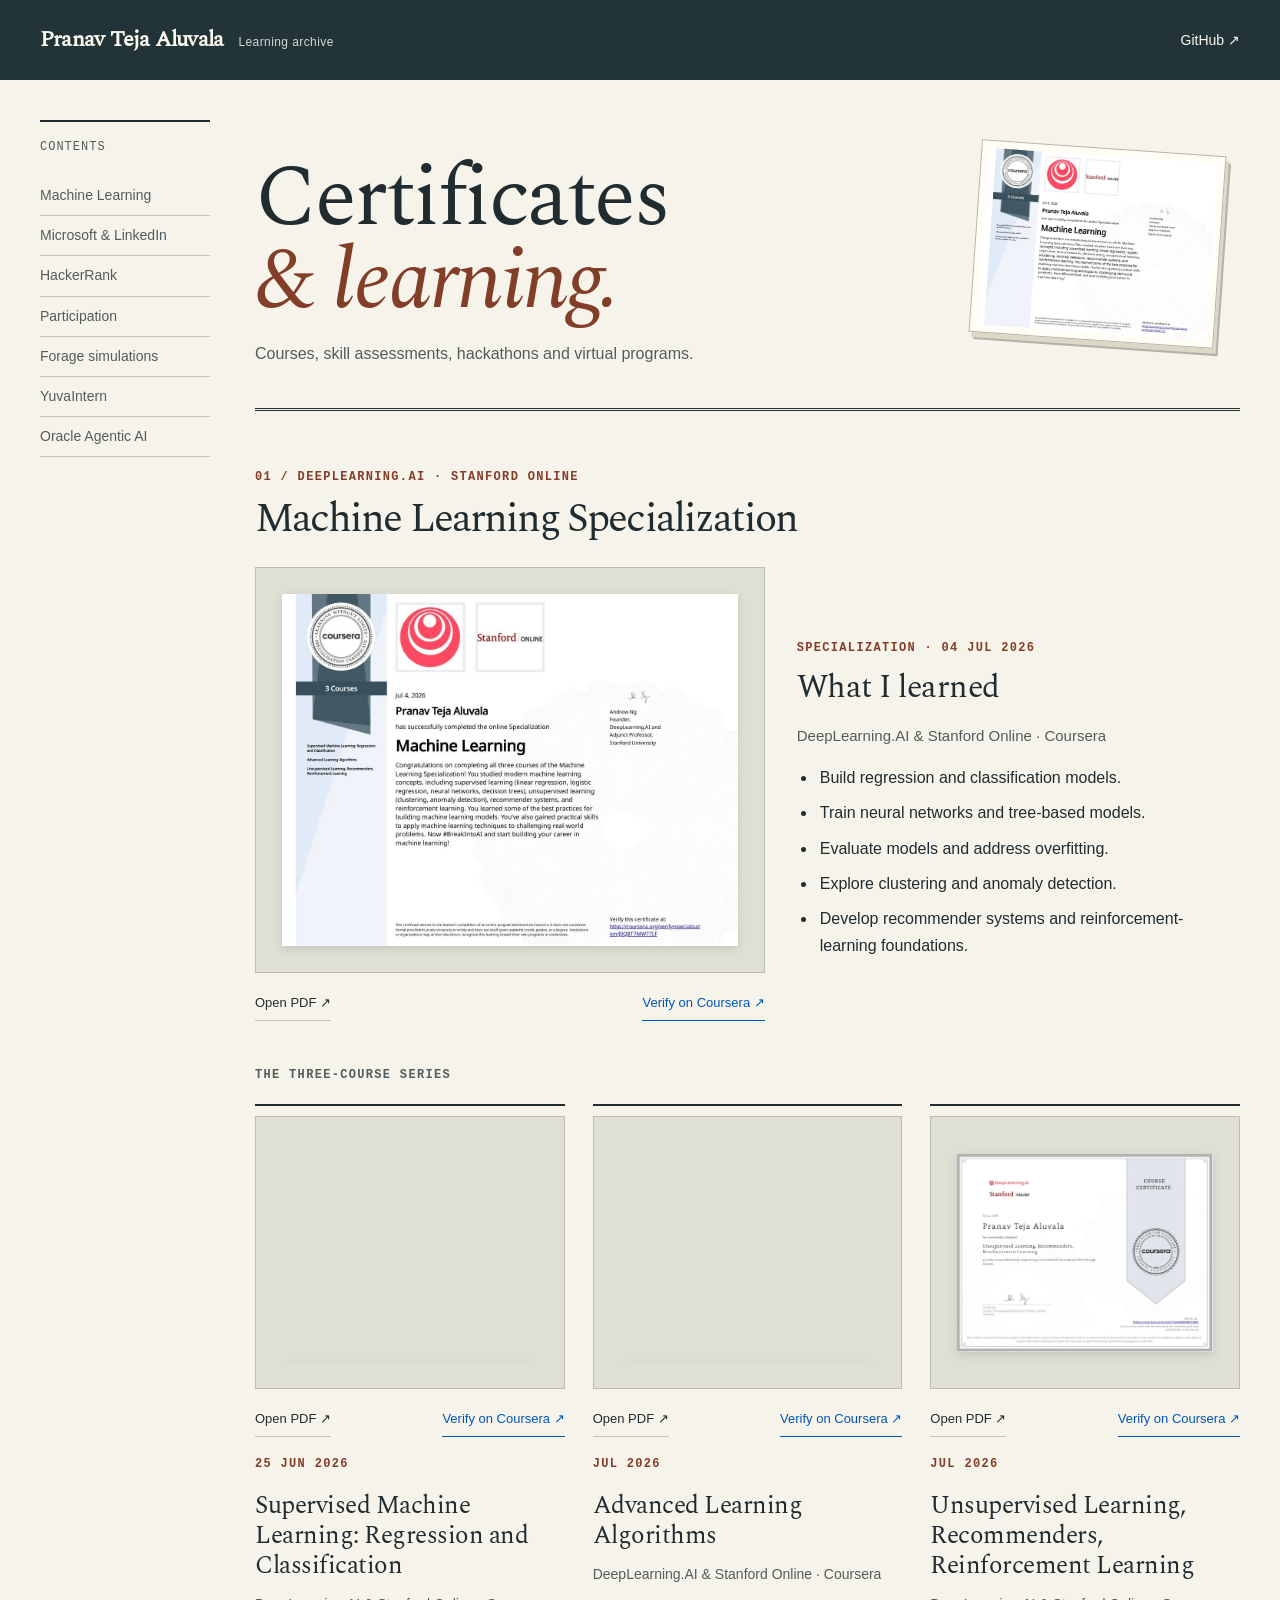
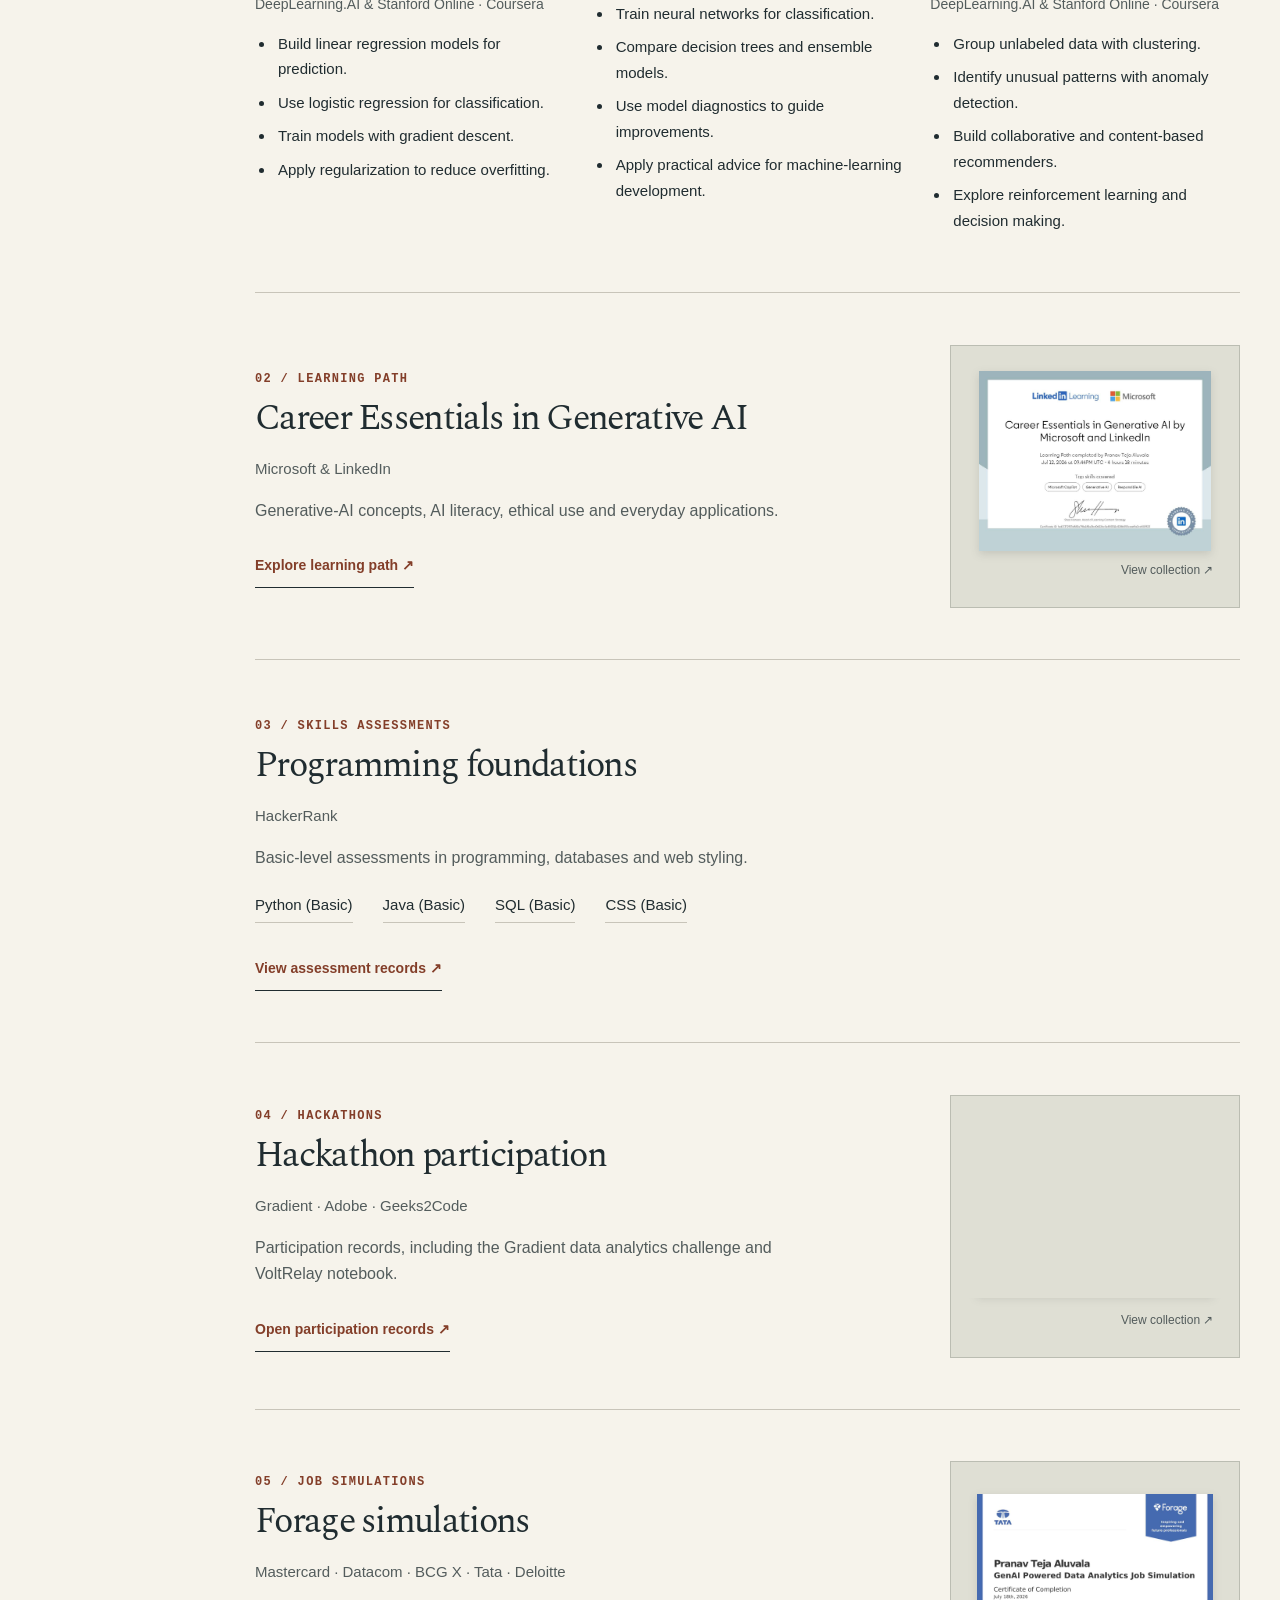
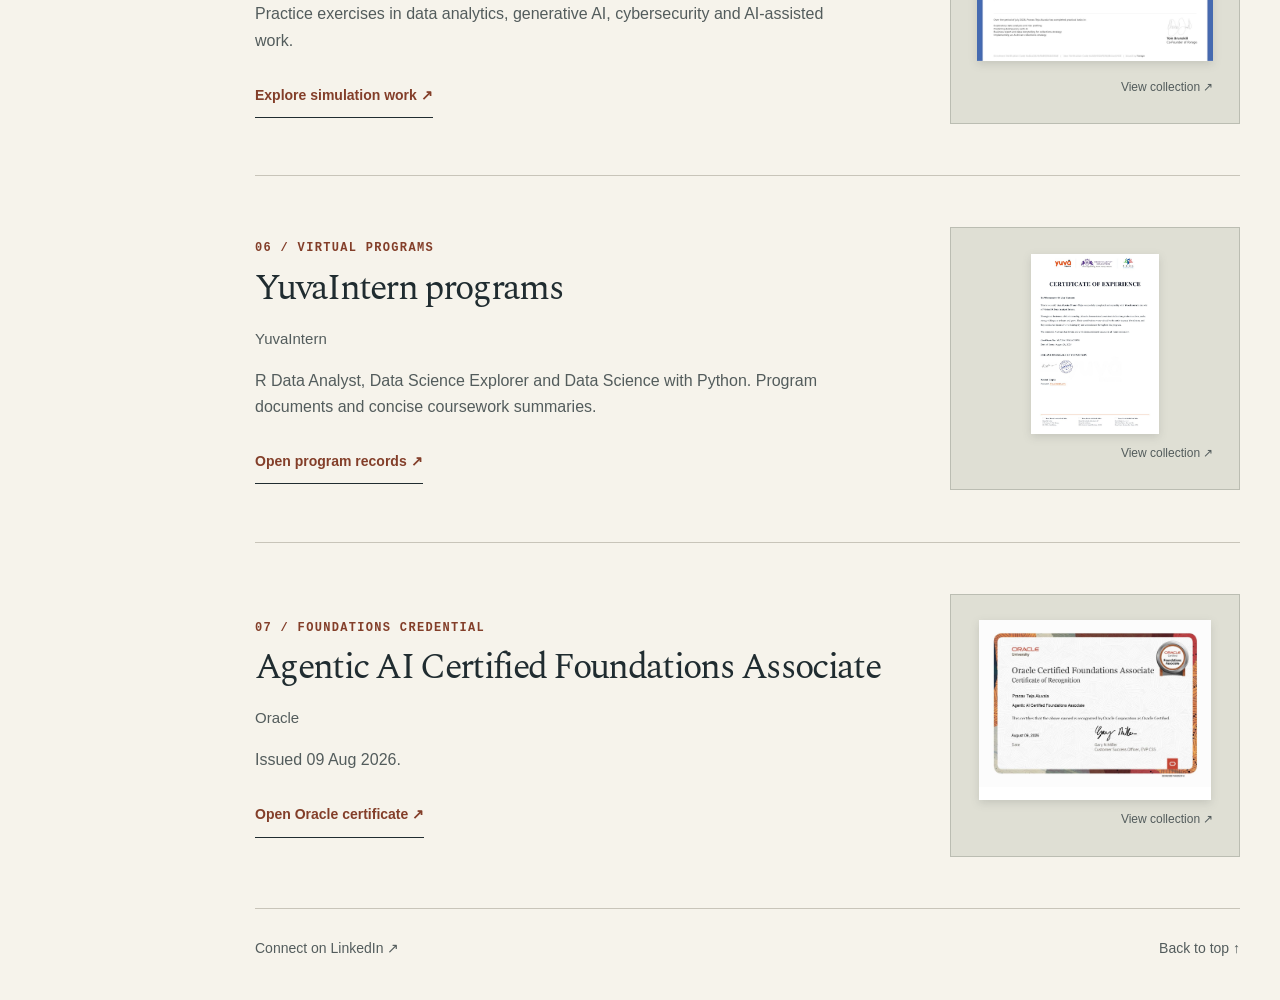
==== commit 7ed9b6bd: "Show actual quantization and mount a real credential in the archive masthead" ====
--- a/certs.html
+++ b/certs.html
@@ -30,56 +30,7 @@
       </aside>
       <main id="main">
         <header class="hero">
-          <svg
-            class="folio"
-            viewBox="0 0 200 150"
-            aria-hidden="true"
-            fill="none"
-            stroke="currentColor"
-          >
-            <path
-              d="M15 78 Q55 42 95 70 Q139 34 180 48 L177 54 Q135 41 95 77 Q58 50 15 84 Z"
-            />
-            <path
-              d="M16 80 Q55 44 95 72 Q139 36 180 50 L177 56 Q135 43 95 79 Q58 52 16 86 Z"
-            />
-            <path
-              d="M17 82 Q55 46 95 74 Q139 38 180 52 L177 58 Q135 45 95 81 Q58 54 17 88 Z"
-            />
-            <path
-              d="M18 84 Q55 48 95 76 Q139 40 180 54 L177 60 Q135 47 95 83 Q58 56 18 90 Z"
-            />
-            <path
-              d="M19 86 Q55 50 95 78 Q139 42 180 56 L177 62 Q135 49 95 85 Q58 58 19 92 Z"
-            />
-            <path
-              d="M20 88 Q55 52 95 80 Q139 44 180 58 L177 64 Q135 51 95 87 Q58 60 20 94 Z"
-            />
-            <path
-              d="M21 90 Q55 54 95 82 Q139 46 180 60 L177 66 Q135 53 95 89 Q58 62 21 96 Z"
-            />
-            <path
-              d="M22 92 Q55 56 95 84 Q139 48 180 62 L177 68 Q135 55 95 91 Q58 64 22 98 Z"
-            />
-            <path
-              d="M23 94 Q55 58 95 86 Q139 50 180 64 L177 70 Q135 57 95 93 Q58 66 23 100 Z"
-            />
-            <path
-              d="M24 96 Q55 60 95 88 Q139 52 180 66 L177 72 Q135 59 95 95 Q58 68 24 102 Z"
-            />
-            <path
-              d="M25 98 Q55 62 95 90 Q139 54 180 68 L177 74 Q135 61 95 97 Q58 70 25 104 Z"
-            />
-            <path
-              d="M26 100 Q55 64 95 92 Q139 56 180 70 L177 76 Q135 63 95 99 Q58 72 26 106 Z"
-            />
-            <path
-              d="M27 102 Q55 66 95 94 Q139 58 180 72 L177 78 Q135 65 95 101 Q58 74 27 108 Z"
-            />
-            <path
-              d="M28 104 Q55 68 95 96 Q139 60 180 74 L177 80 Q135 67 95 103 Q58 76 28 110 Z"
-            />
-          </svg>
+          <div class="archive-proof" aria-hidden="true"><img src="assets/certificates/machine-learning-specialization.jpg" alt=""></div>
           <h1>Certificates <em>& learning.</em></h1>
           <p>Courses, skill assessments, hackathons and virtual programs.</p>
         </header>
--- a/assets/archive/archive.css
+++ b/assets/archive/archive.css
@@ -812,3 +812,38 @@
     scroll-behavior: auto !important;
   }
 }
+@font-face {
+  font-family: "Spectral";
+  src: url("fonts/Spectral-Regular.ttf") format("truetype");
+  font-display: swap;
+}
+@font-face {
+  font-family: "Spectral";
+  src: url("fonts/Spectral-Italic.ttf") format("truetype");
+  font-style: italic;
+  font-display: swap;
+}
+:root {
+  --serif: "Spectral", Georgia, serif;
+}
+/* A mounted print of the first credential in the archive. */
+.archive-proof {
+  position: absolute;
+  width: min(28%, 245px);
+  right: 2%;
+  top: 50%;
+  padding: 7px;
+  background: #fffdf6;
+  border: 1px solid #b8b4a8;
+  box-shadow: 3px 5px 0 #ddd7c8, 5px 7px 0 #b5b1a6;
+  transform: translateY(-50%) rotate(4deg);
+}
+.archive-proof img { width: 100%; display: block; }
+@media (prefers-reduced-motion: no-preference) {
+  .archive-proof { animation: mount-print .8s cubic-bezier(.2,.75,.3,1) both; }
+  @keyframes mount-print { from { opacity: 0; transform: translateY(-38%) rotate(8deg); } }
+}
+@media (max-width: 650px) {
+  .hero { padding-right: 0; }
+  .archive-proof { position: relative; float: right; top: auto; width: 23%; margin: 12px 6px 8px 12px; transform: rotate(4deg); animation: none; }
+}
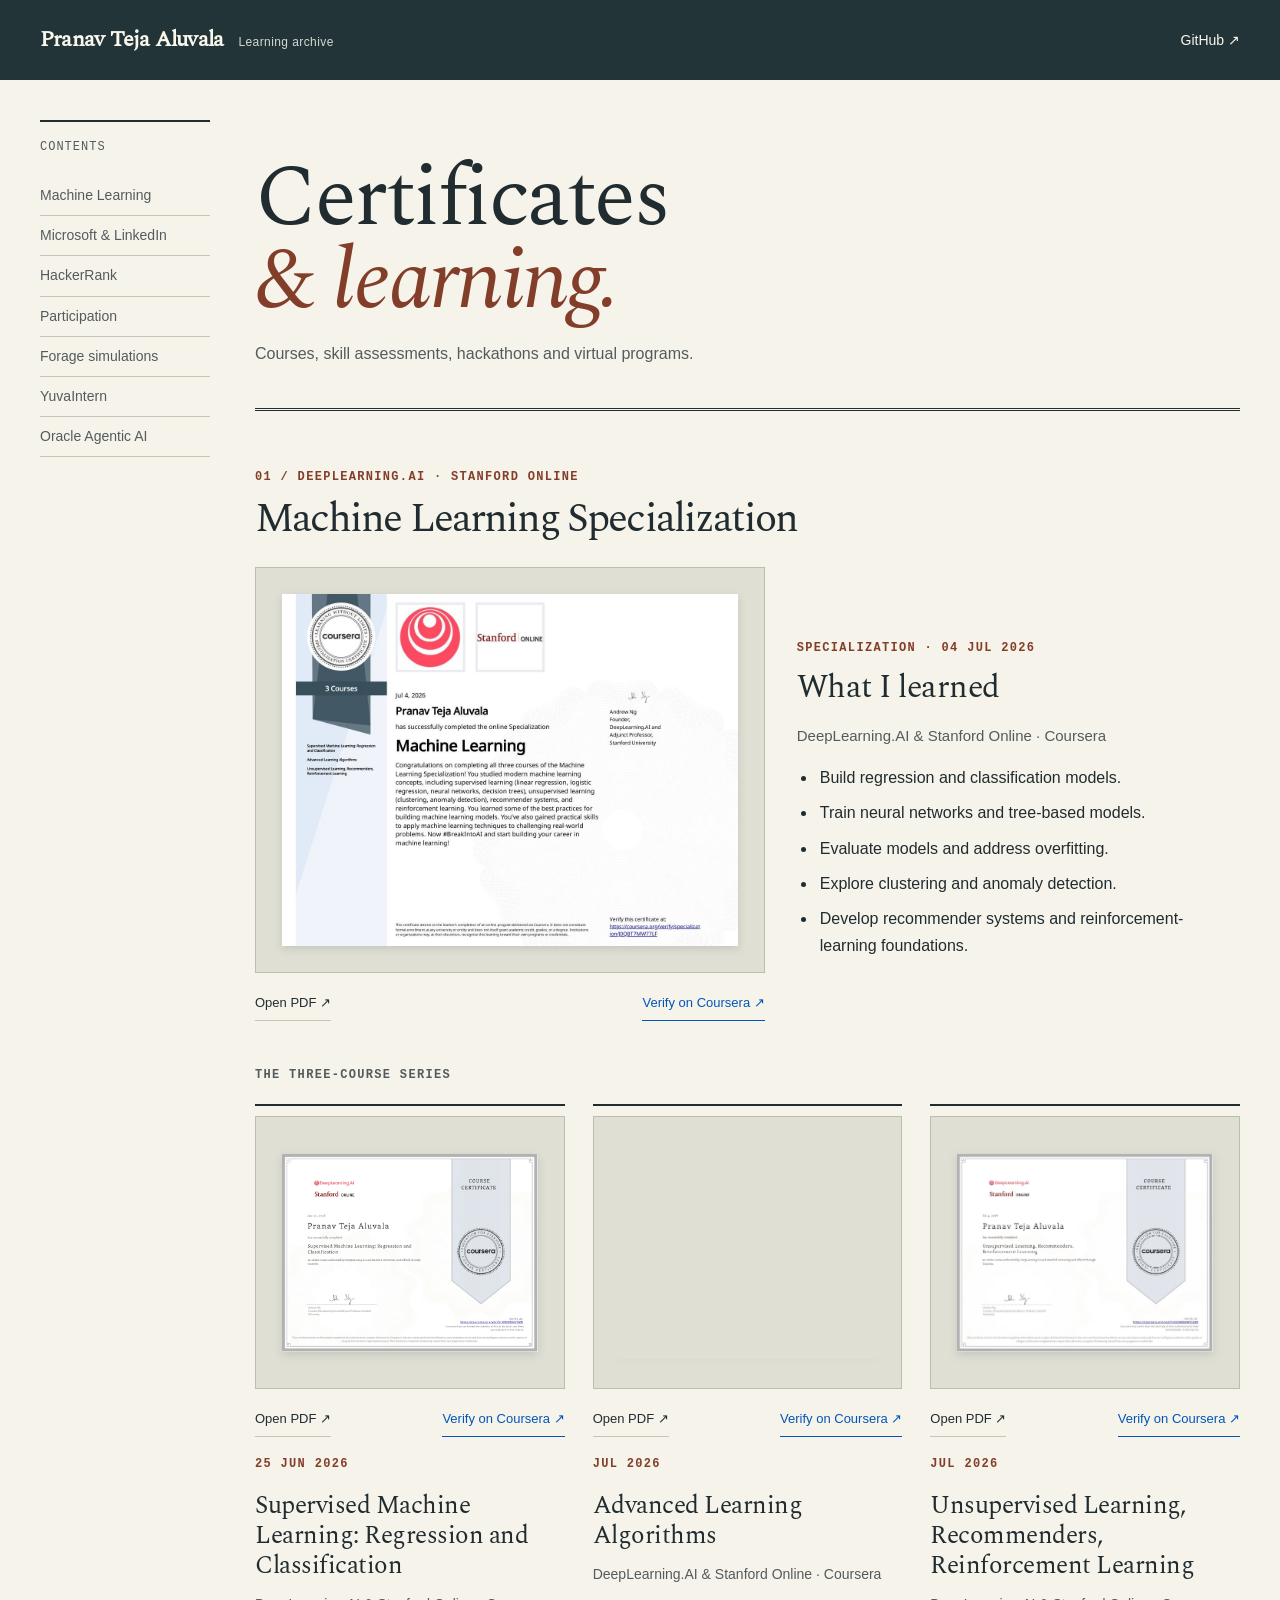
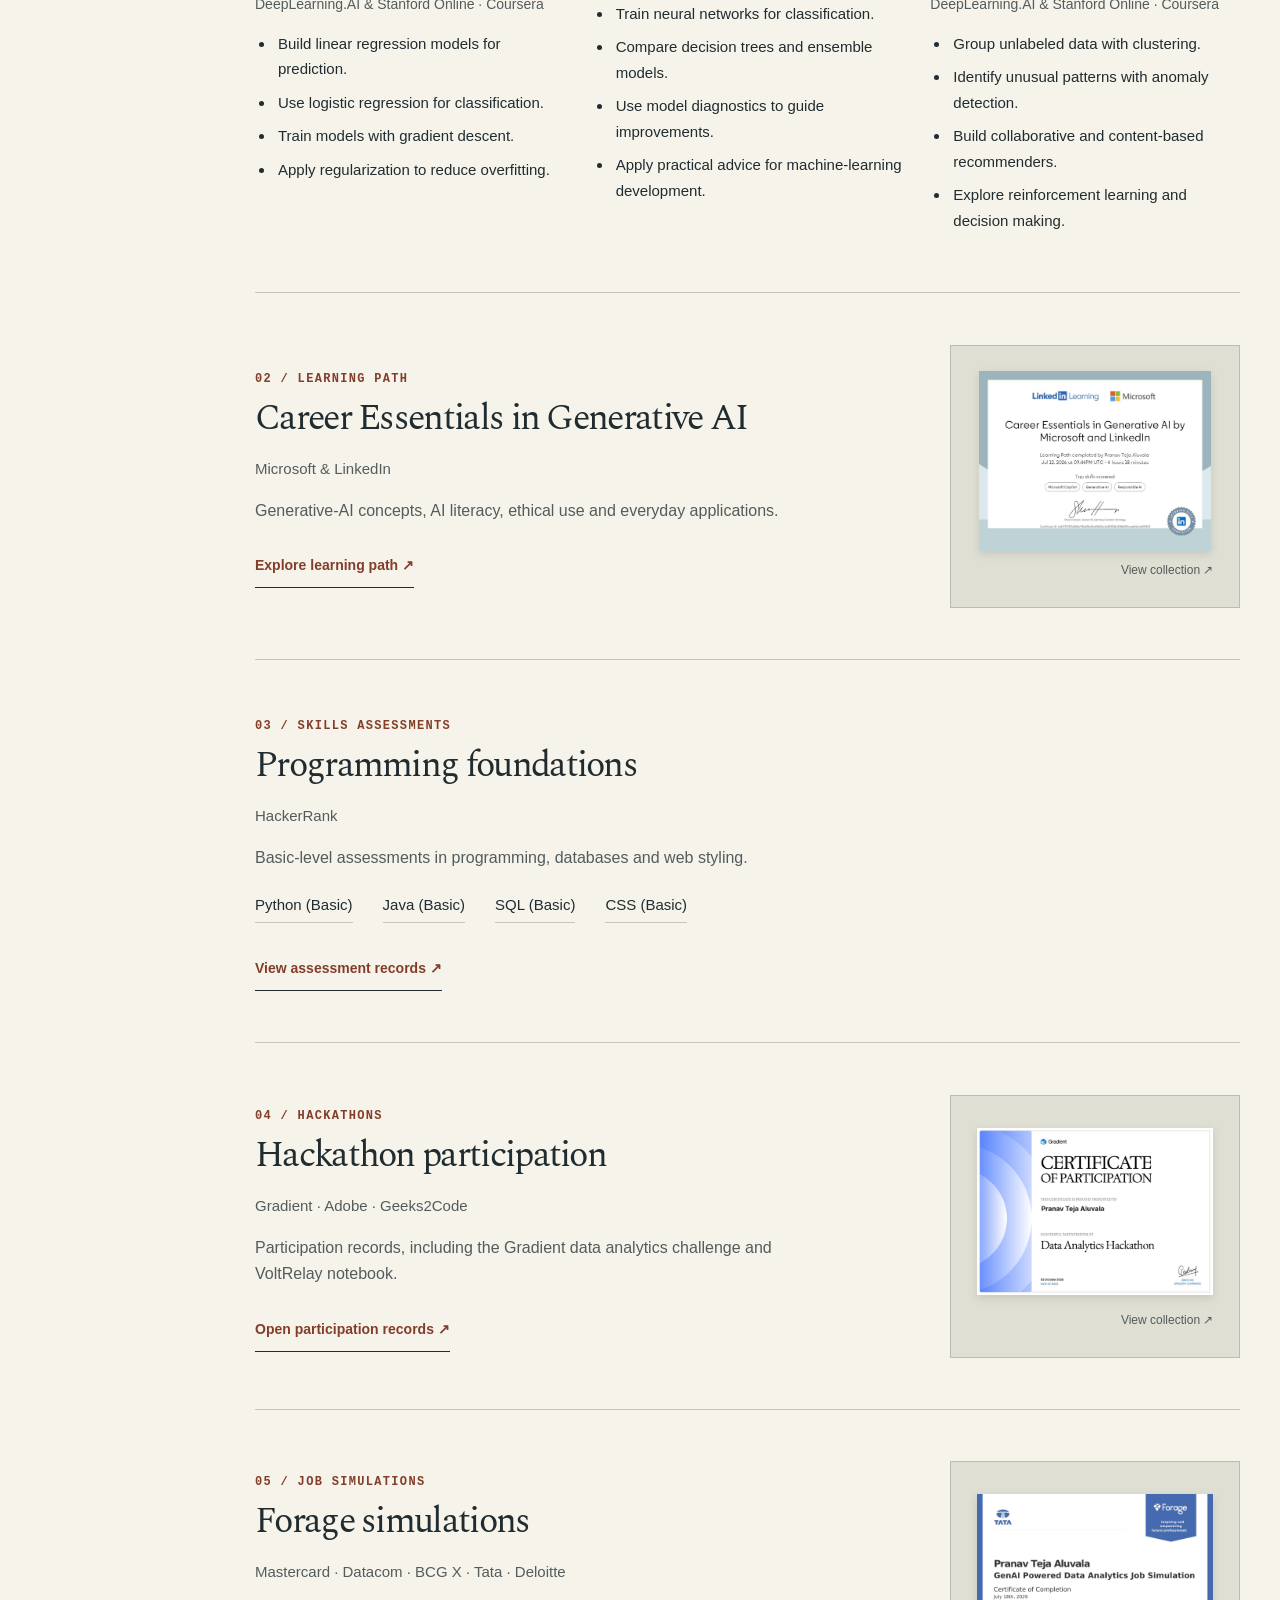
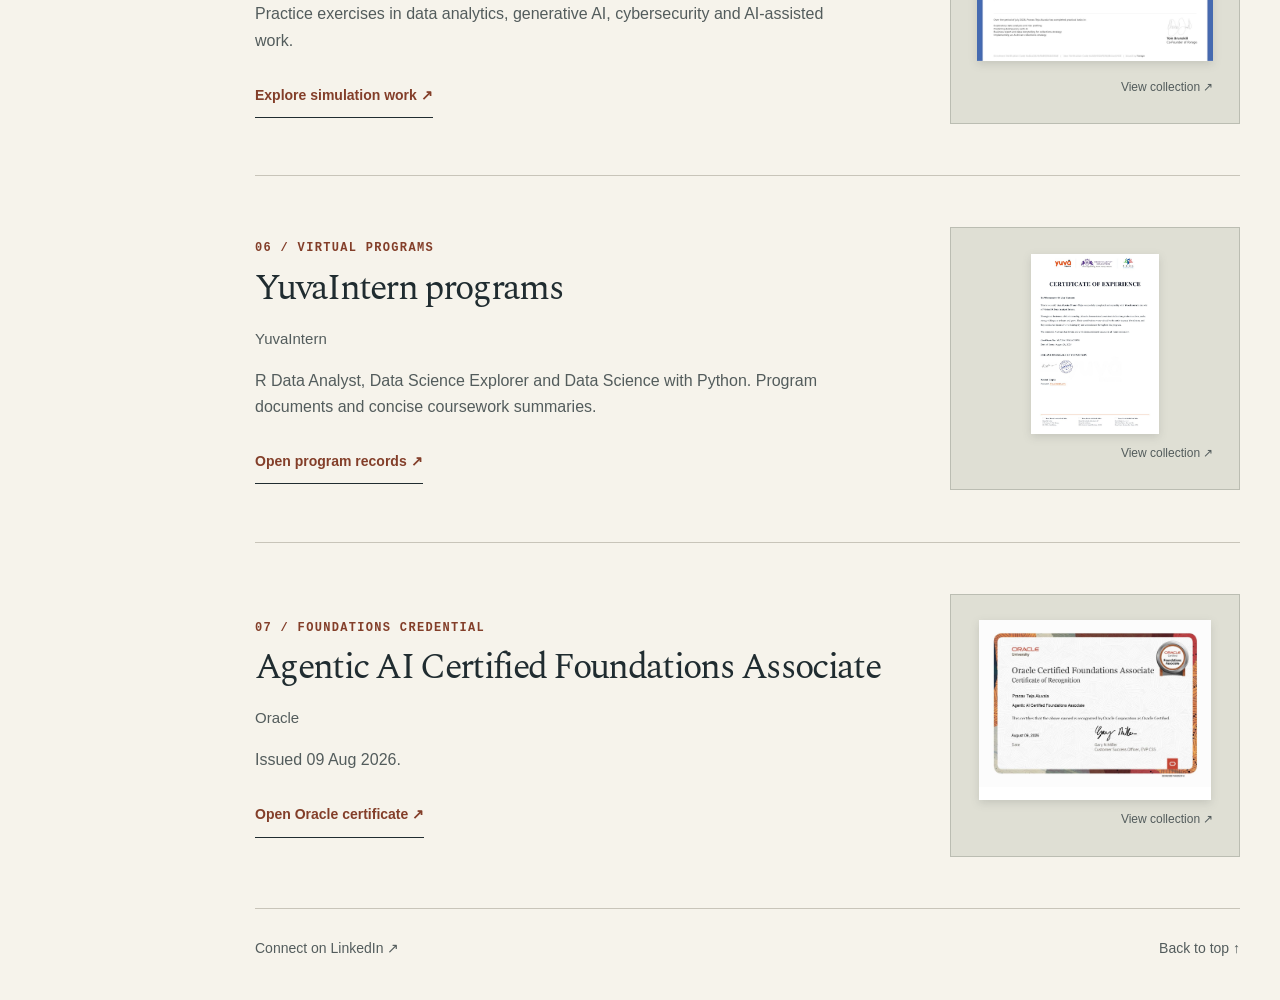
==== commit 614548fa: "Remove the certificate graphic from the archive header" ====
--- a/certs.html
+++ b/certs.html
@@ -30,7 +30,6 @@
       </aside>
       <main id="main">
         <header class="hero">
-          <div class="archive-proof" aria-hidden="true"><img src="assets/certificates/machine-learning-specialization.jpg" alt=""></div>
           <h1>Certificates <em>& learning.</em></h1>
           <p>Courses, skill assessments, hackathons and virtual programs.</p>
         </header>
--- a/assets/archive/archive.css
+++ b/assets/archive/archive.css
@@ -733,14 +733,6 @@
 .hero h1 em {
   display: block;
 }
-.folio {
-  position: absolute;
-  right: 1%;
-  top: 15%;
-  width: 25%;
-  color: #92523a;
-  stroke-width: 0.8;
-}
 .index {
   border-top: 2px solid var(--ink);
   padding-top: 16px;
@@ -792,10 +784,6 @@
   color: var(--accent);
 }
 @media (max-width: 700px) {
-  .folio {
-    width: 22%;
-    top: 20%;
-  }
   .hero {
     padding-right: 19%;
   }
@@ -826,24 +814,5 @@
 :root {
   --serif: "Spectral", Georgia, serif;
 }
-/* A mounted print of the first credential in the archive. */
-.archive-proof {
-  position: absolute;
-  width: min(28%, 245px);
-  right: 2%;
-  top: 50%;
-  padding: 7px;
-  background: #fffdf6;
-  border: 1px solid #b8b4a8;
-  box-shadow: 3px 5px 0 #ddd7c8, 5px 7px 0 #b5b1a6;
-  transform: translateY(-50%) rotate(4deg);
-}
-.archive-proof img { width: 100%; display: block; }
-@media (prefers-reduced-motion: no-preference) {
-  .archive-proof { animation: mount-print .8s cubic-bezier(.2,.75,.3,1) both; }
-  @keyframes mount-print { from { opacity: 0; transform: translateY(-38%) rotate(8deg); } }
-}
-@media (max-width: 650px) {
-  .hero { padding-right: 0; }
-  .archive-proof { position: relative; float: right; top: auto; width: 23%; margin: 12px 6px 8px 12px; transform: rotate(4deg); animation: none; }
-}
+
+.hero { padding-right: 0; }
